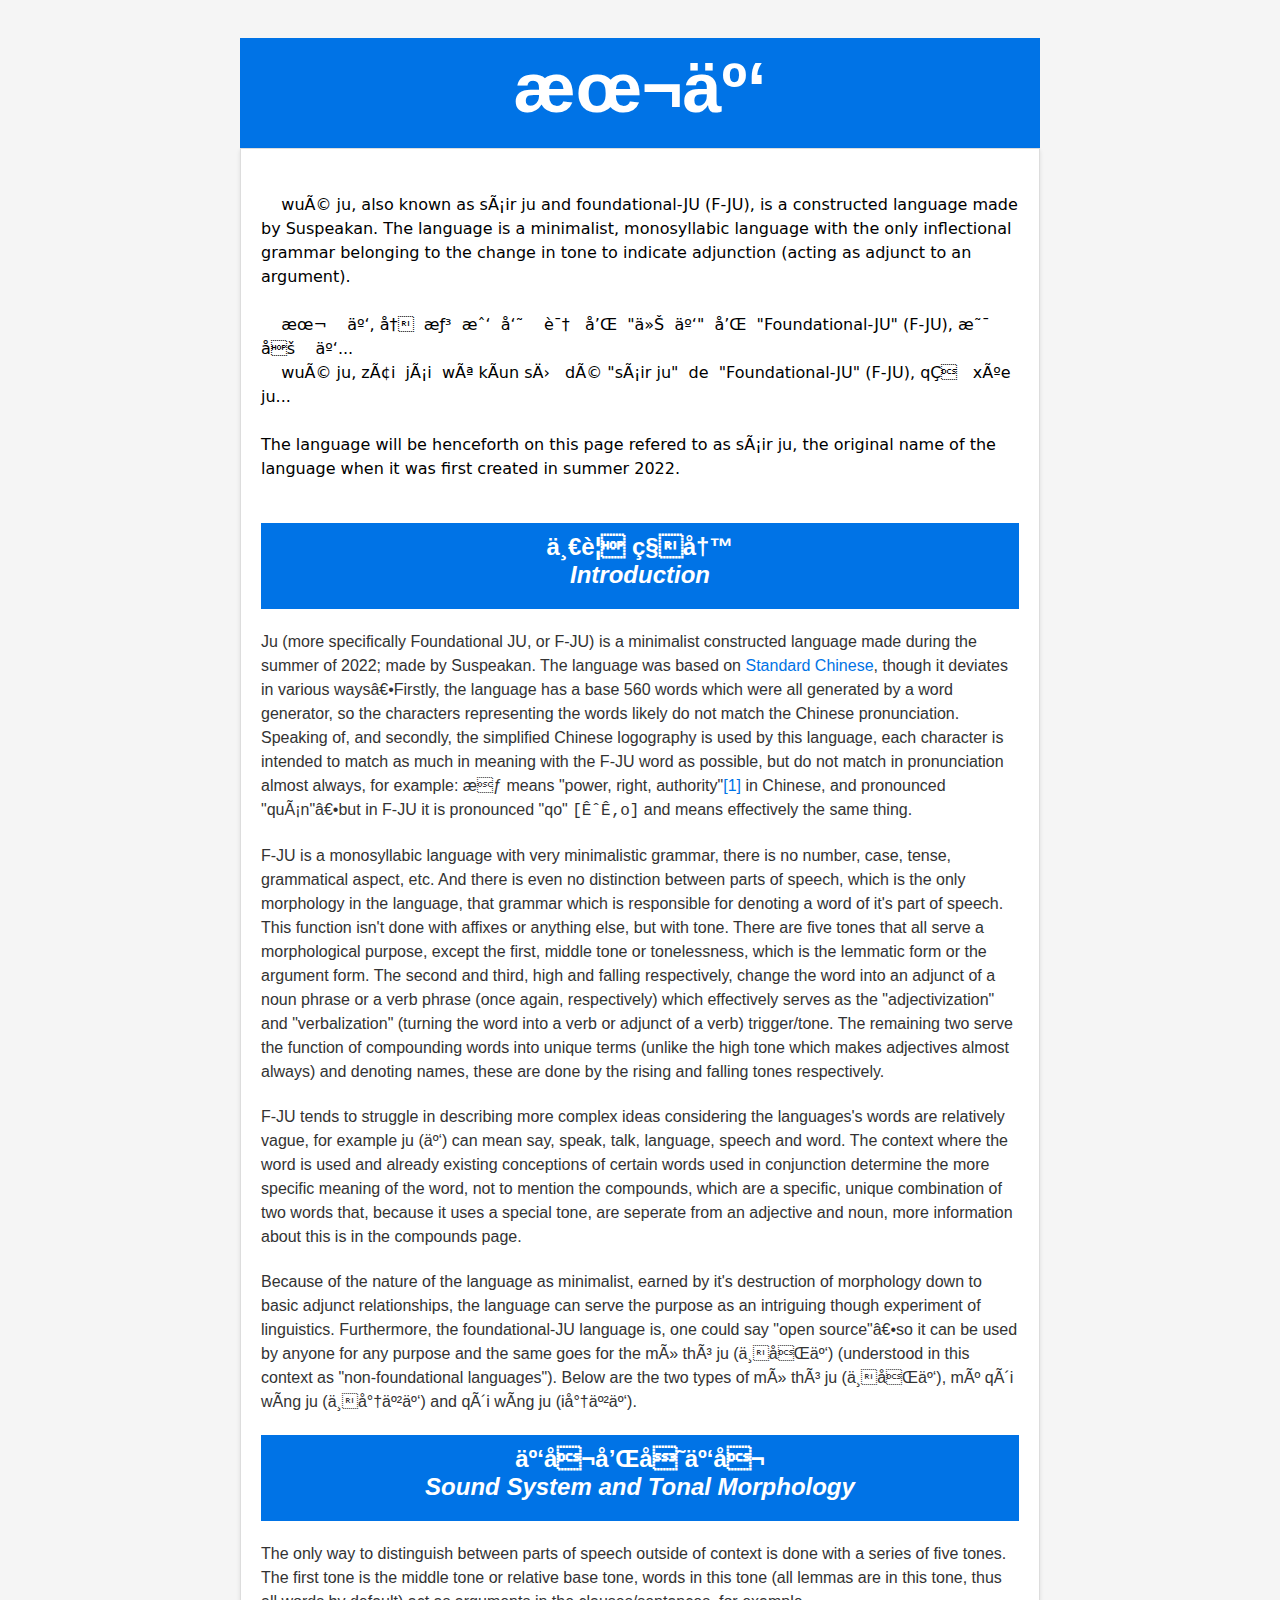
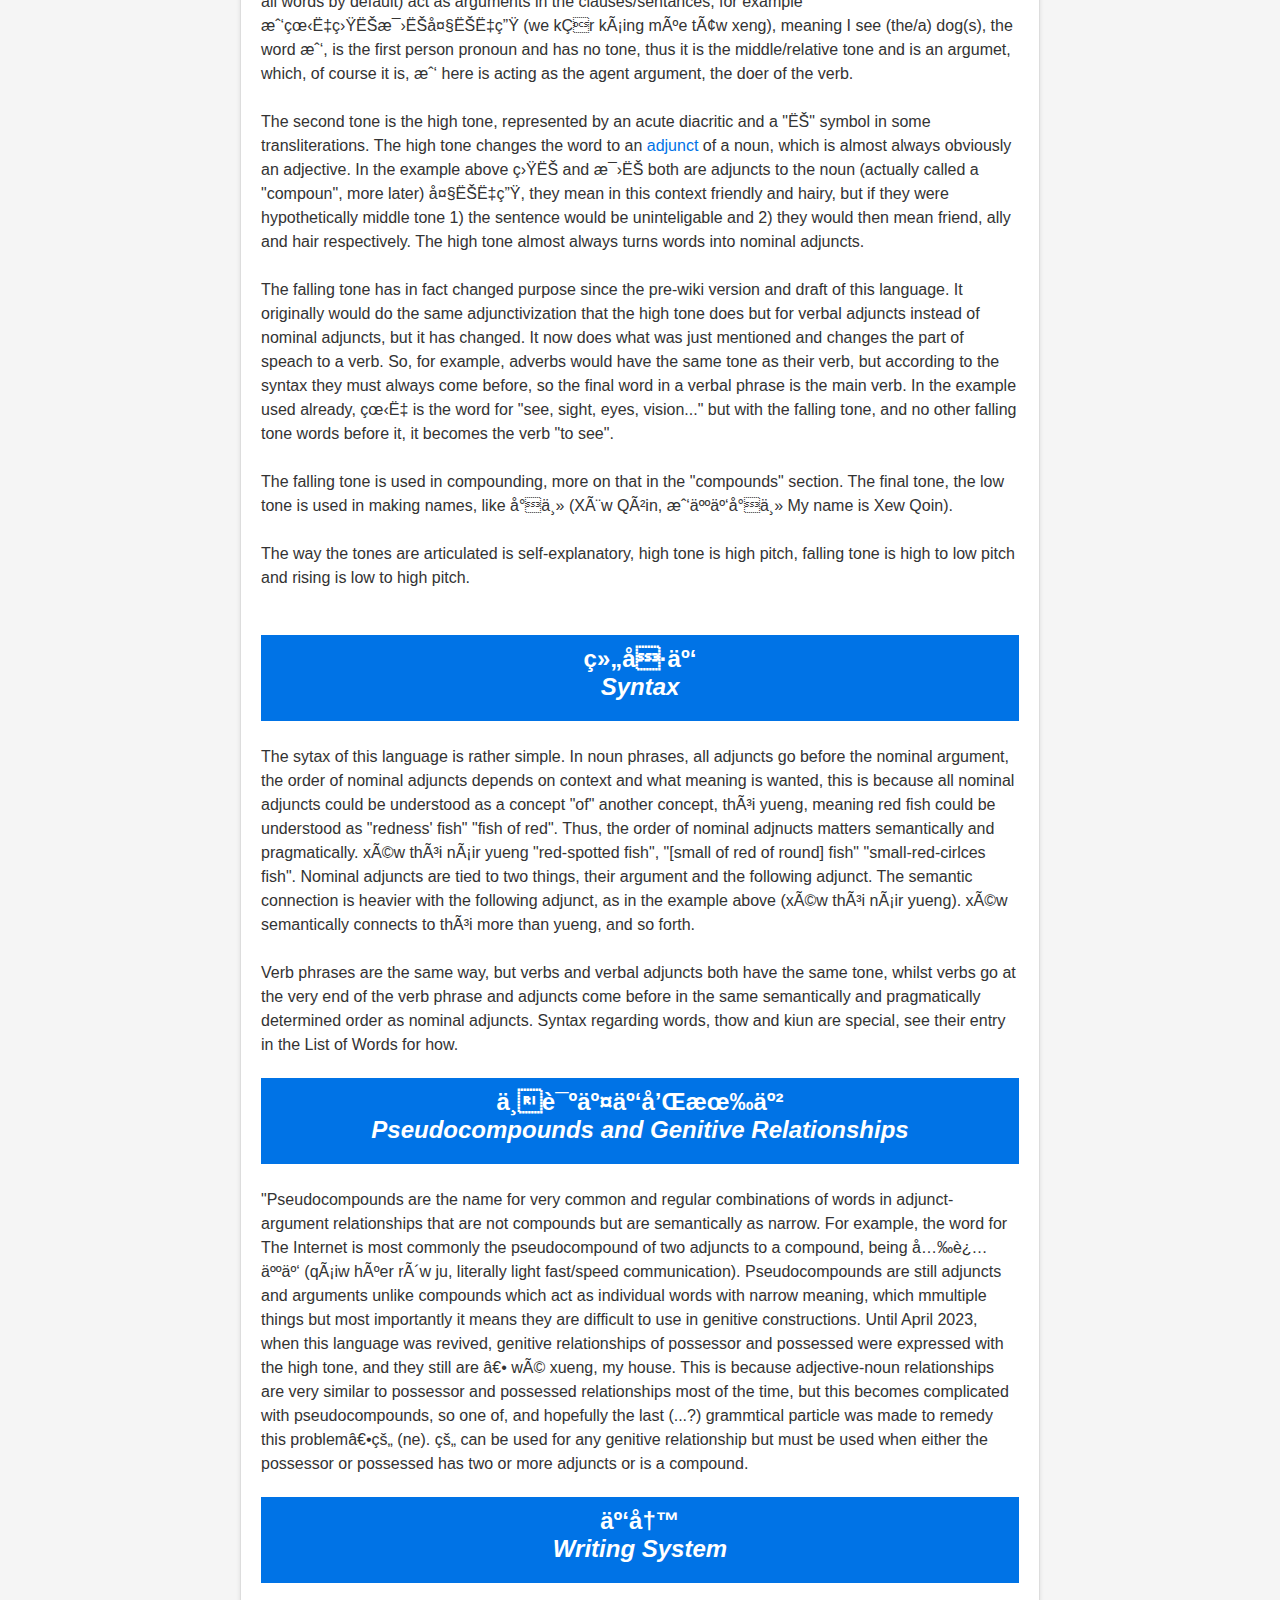
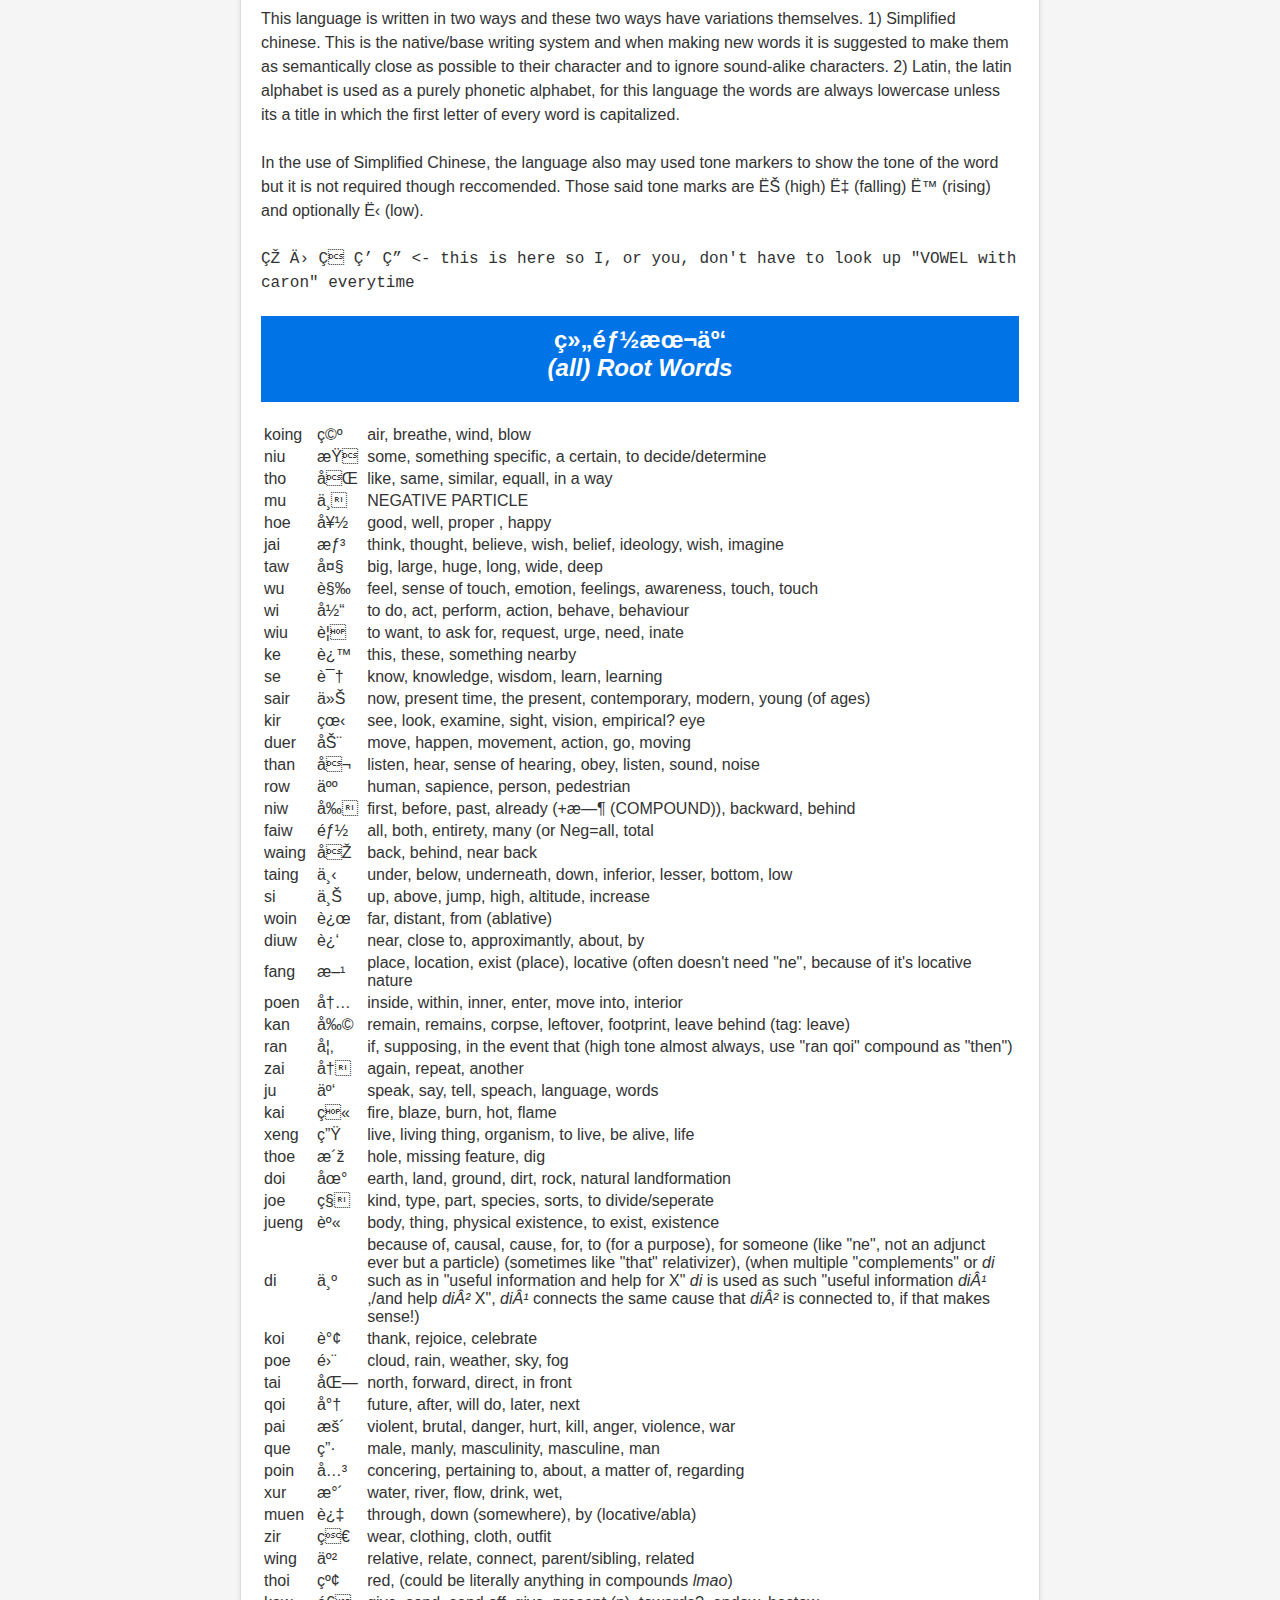
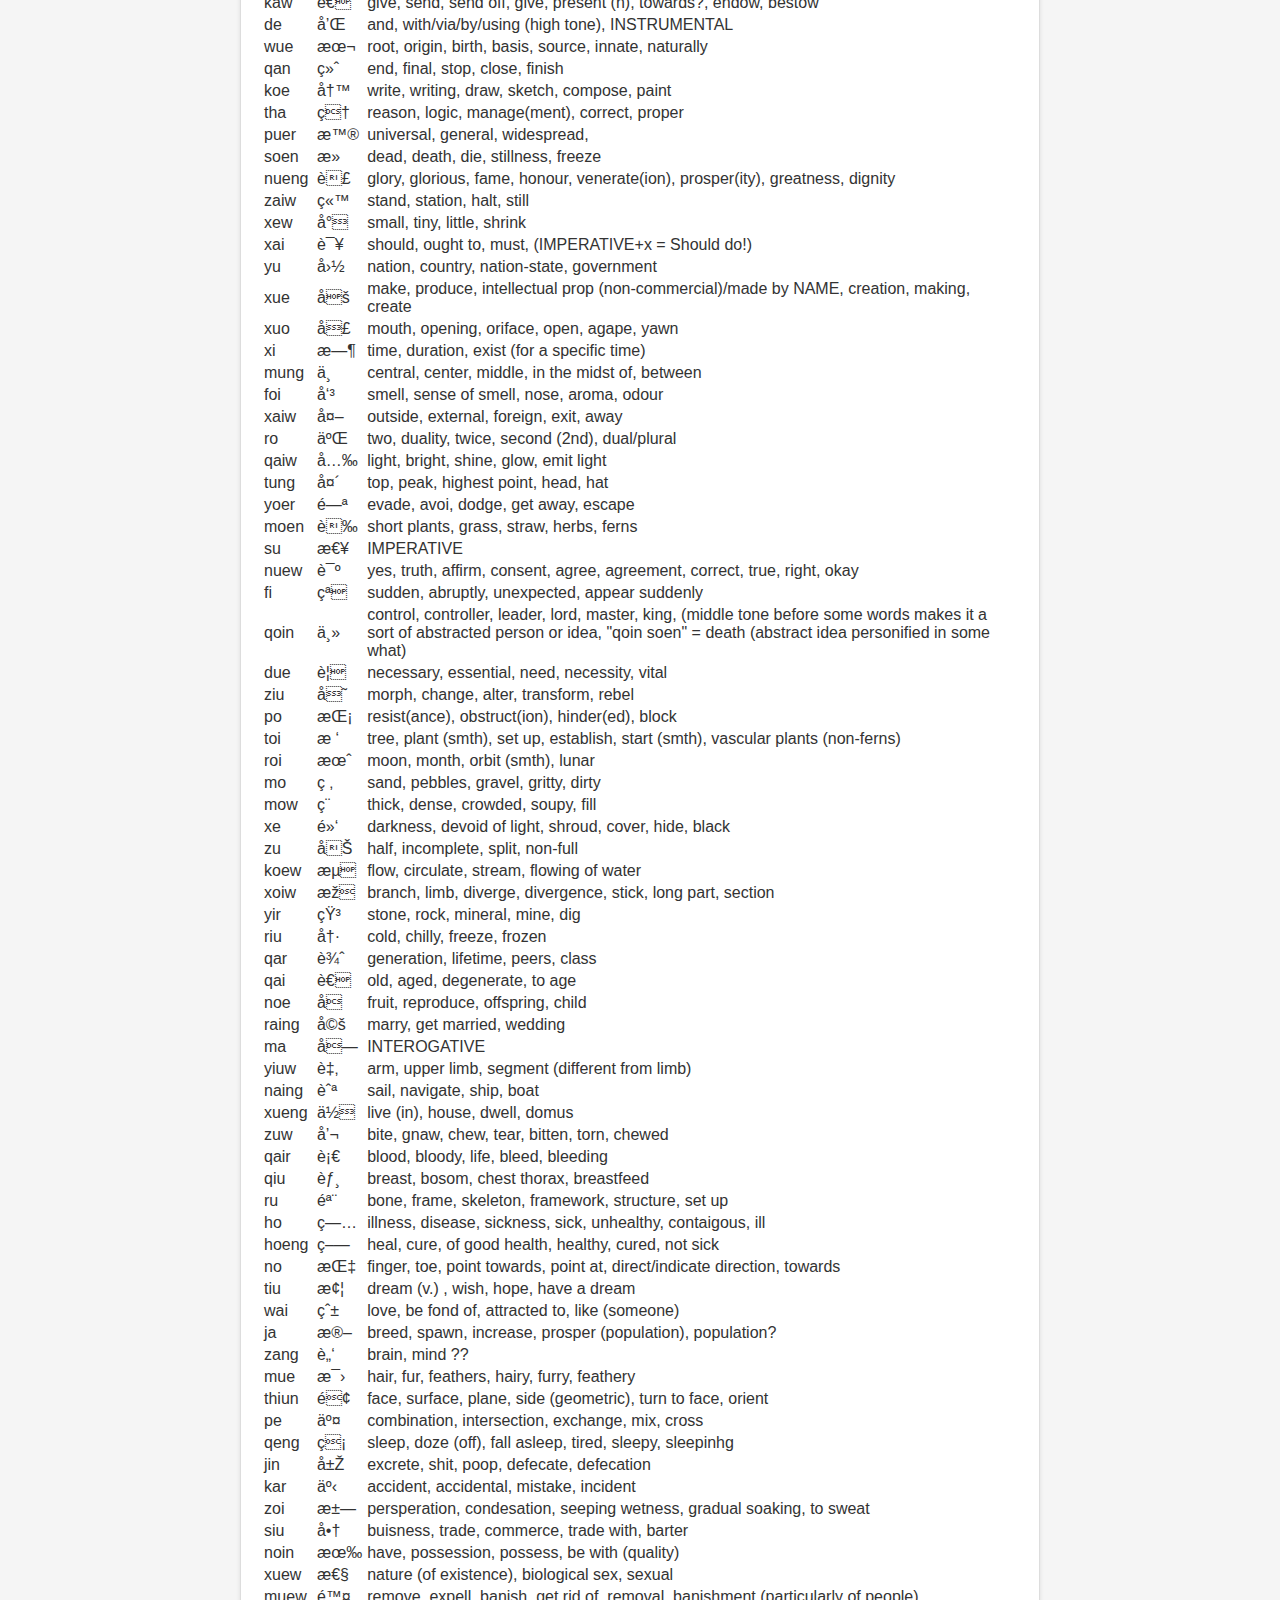
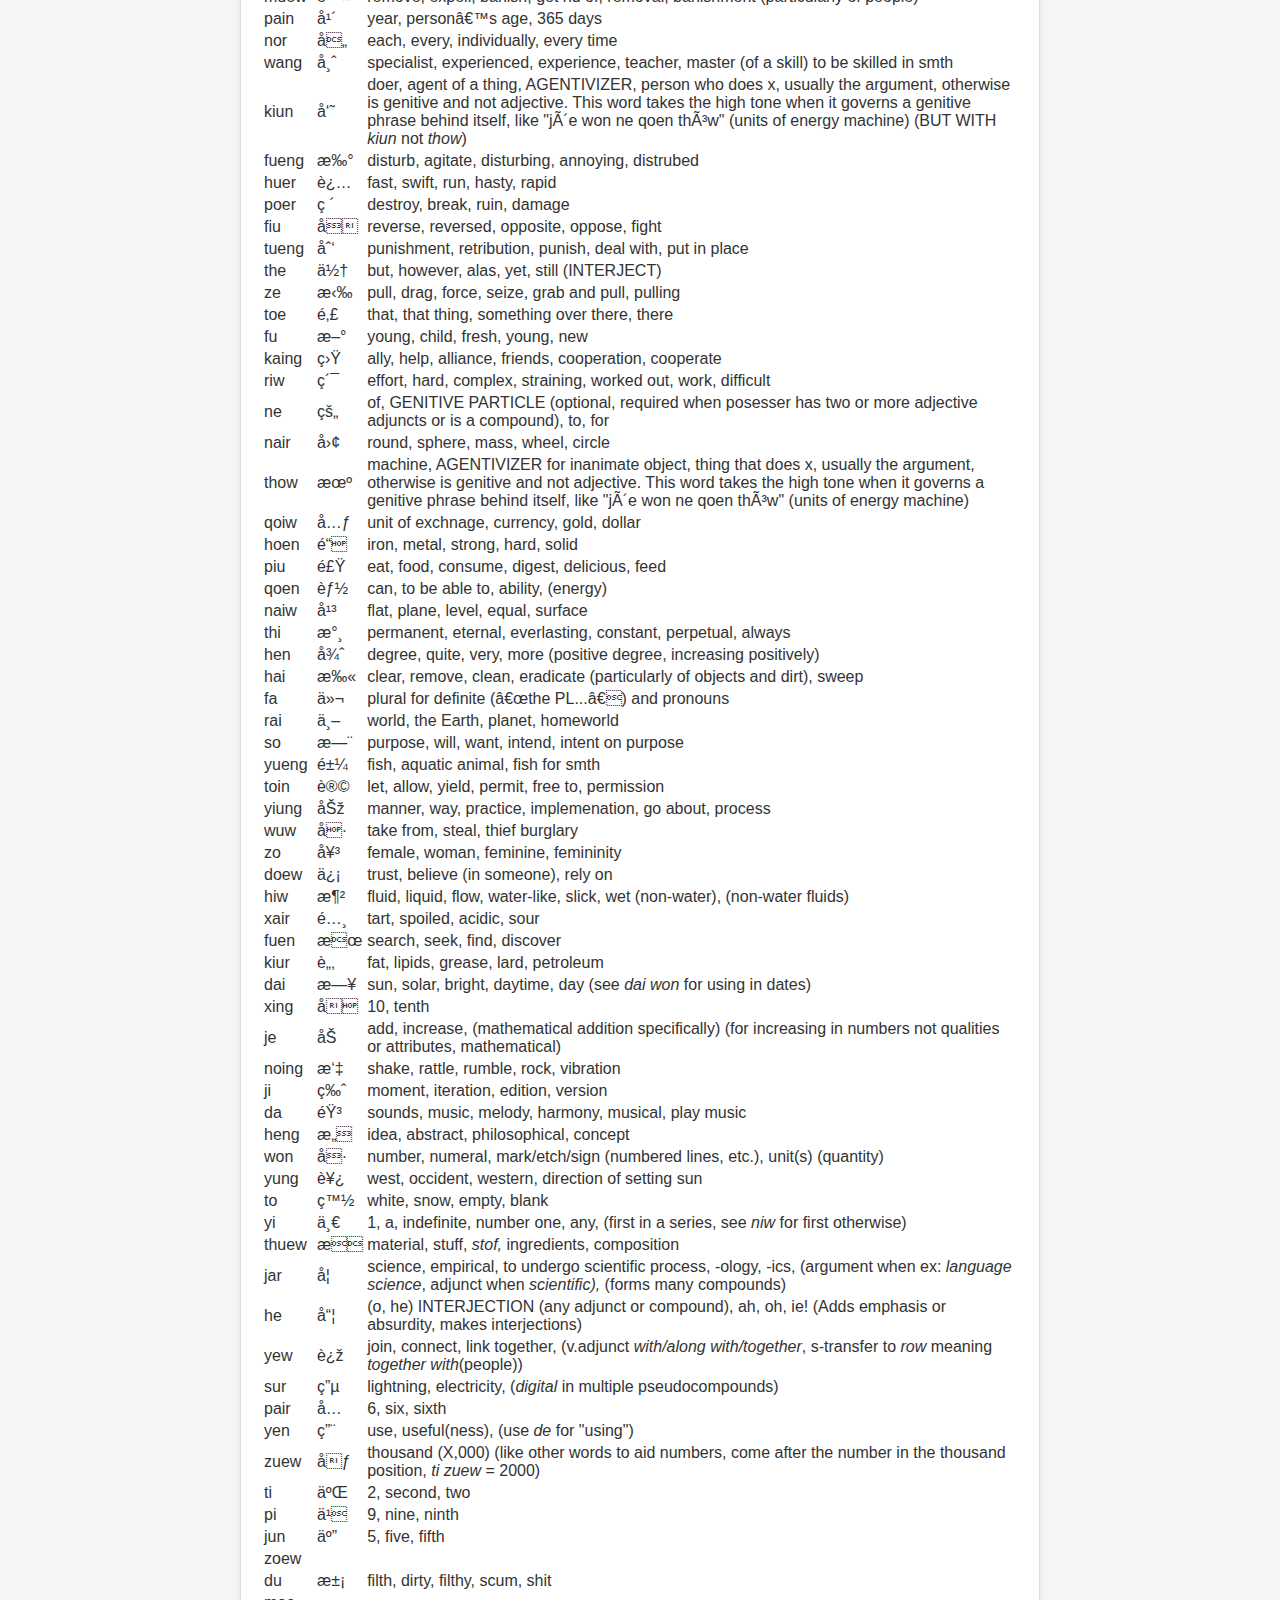
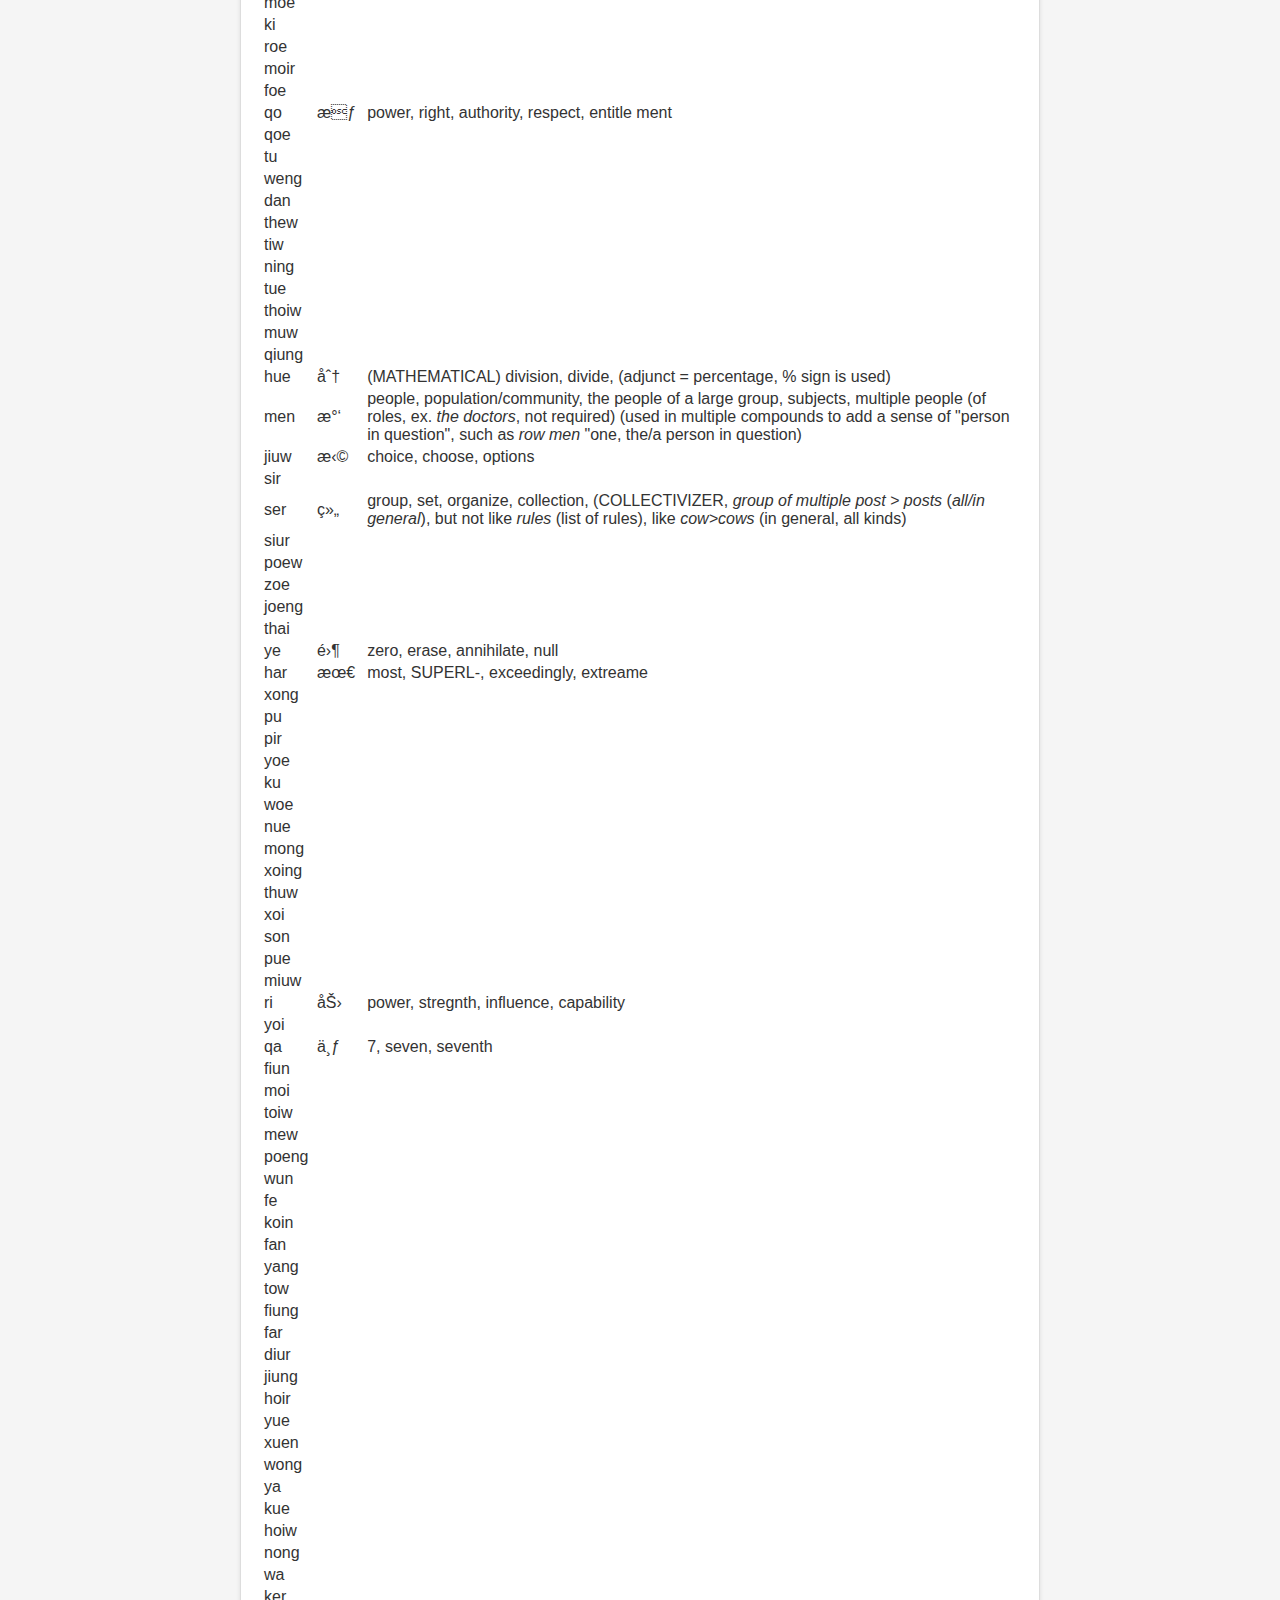
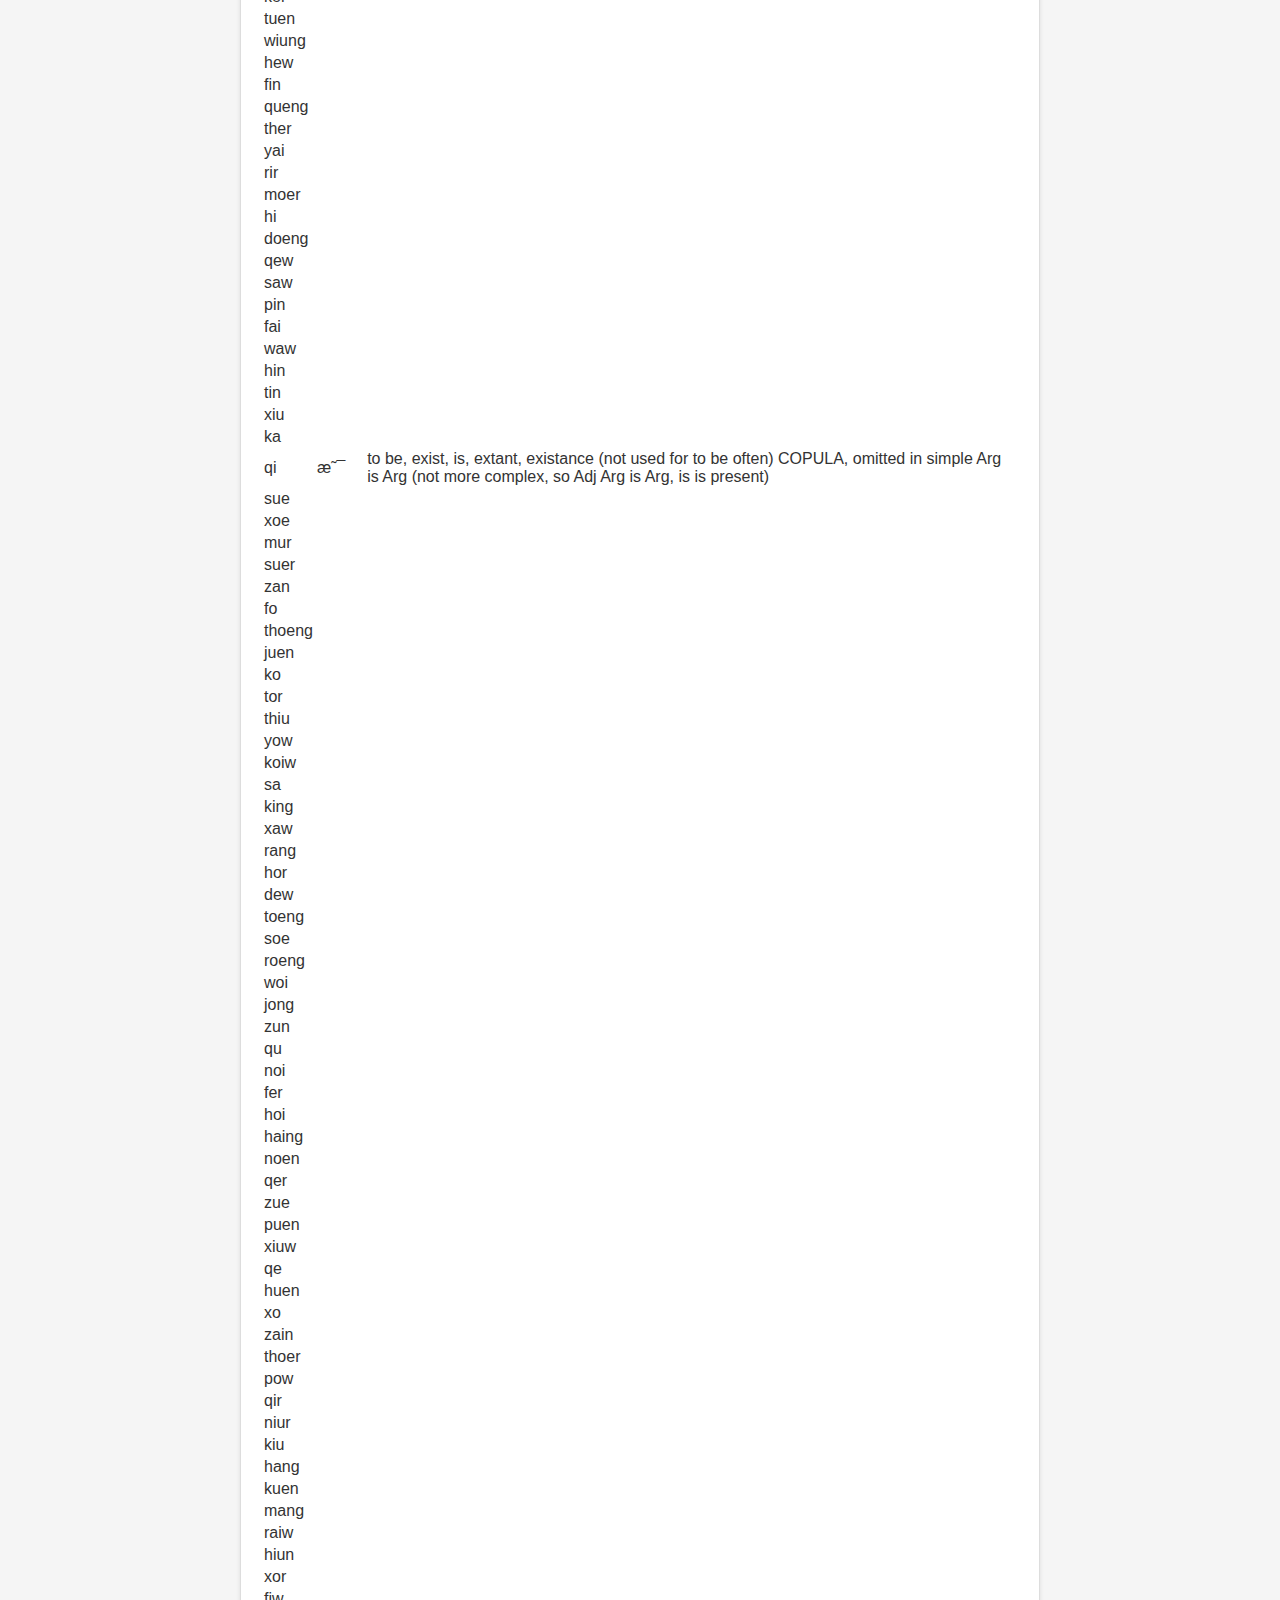
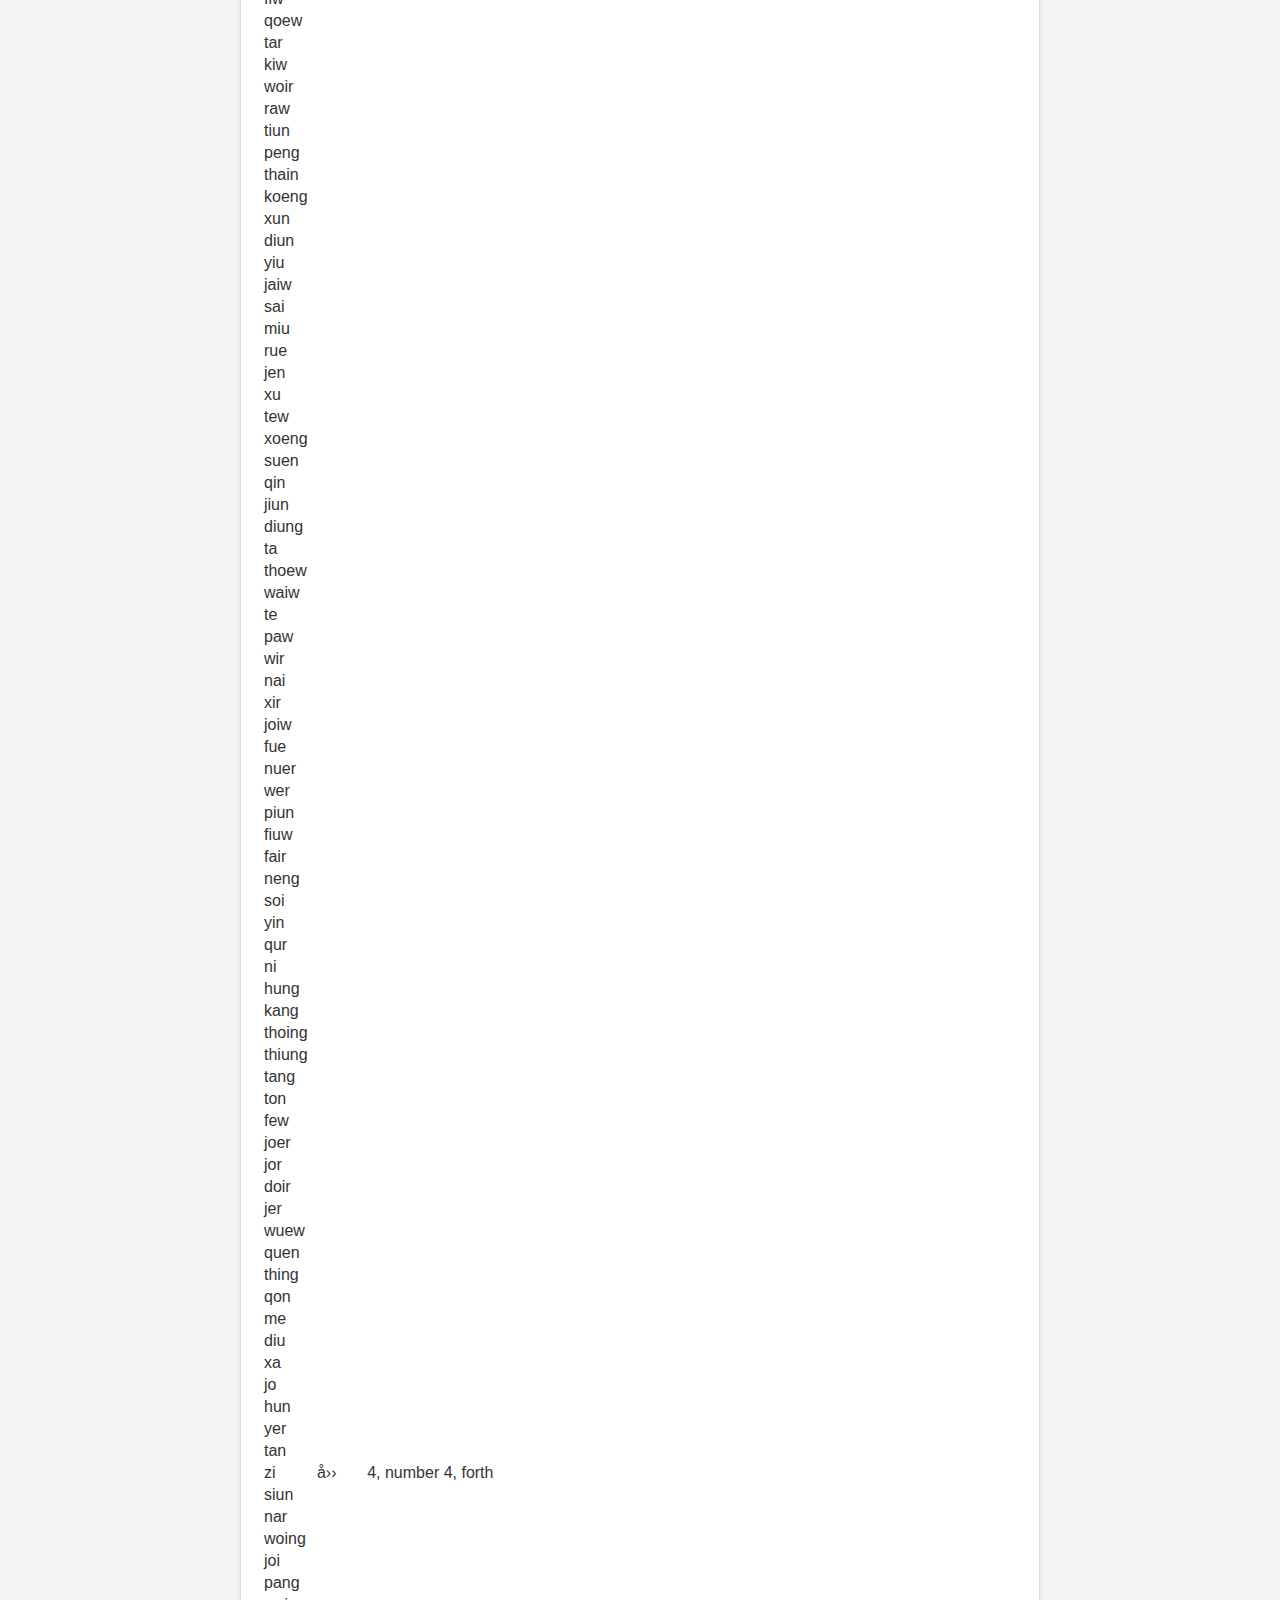
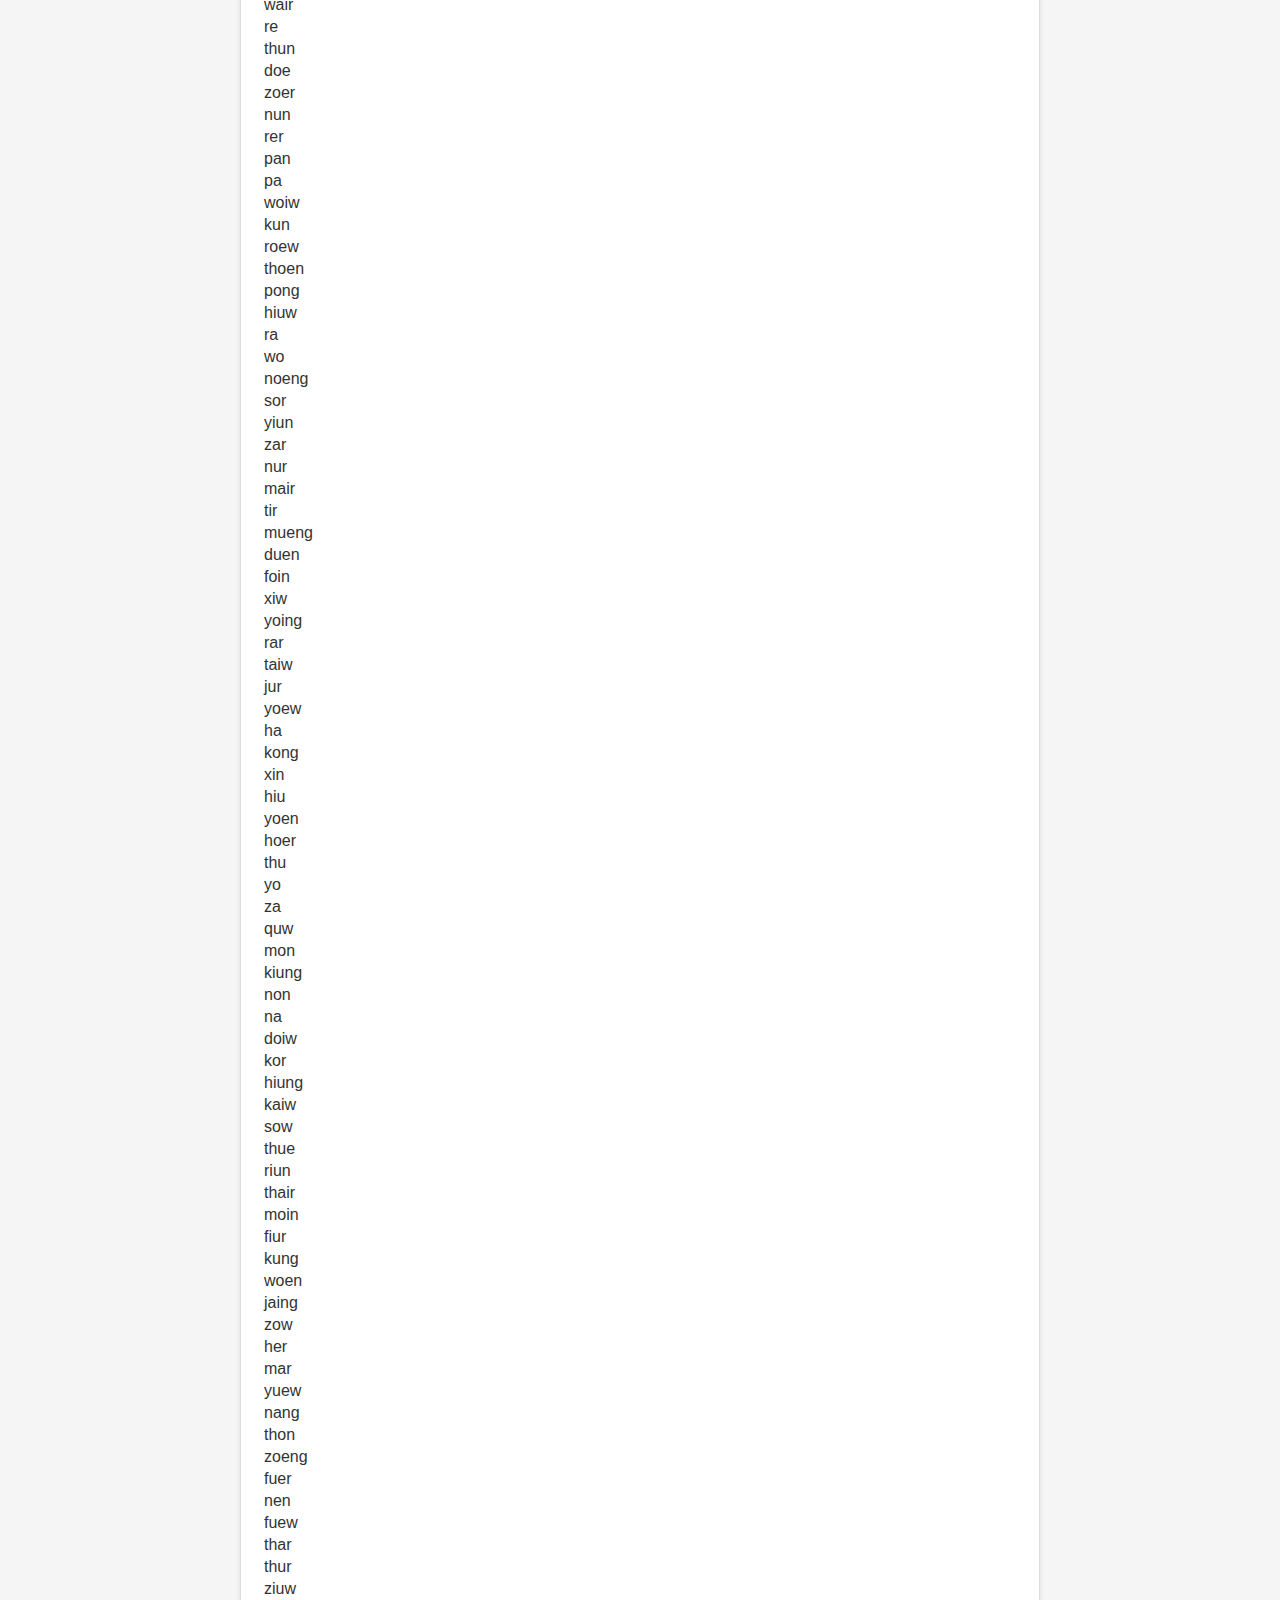
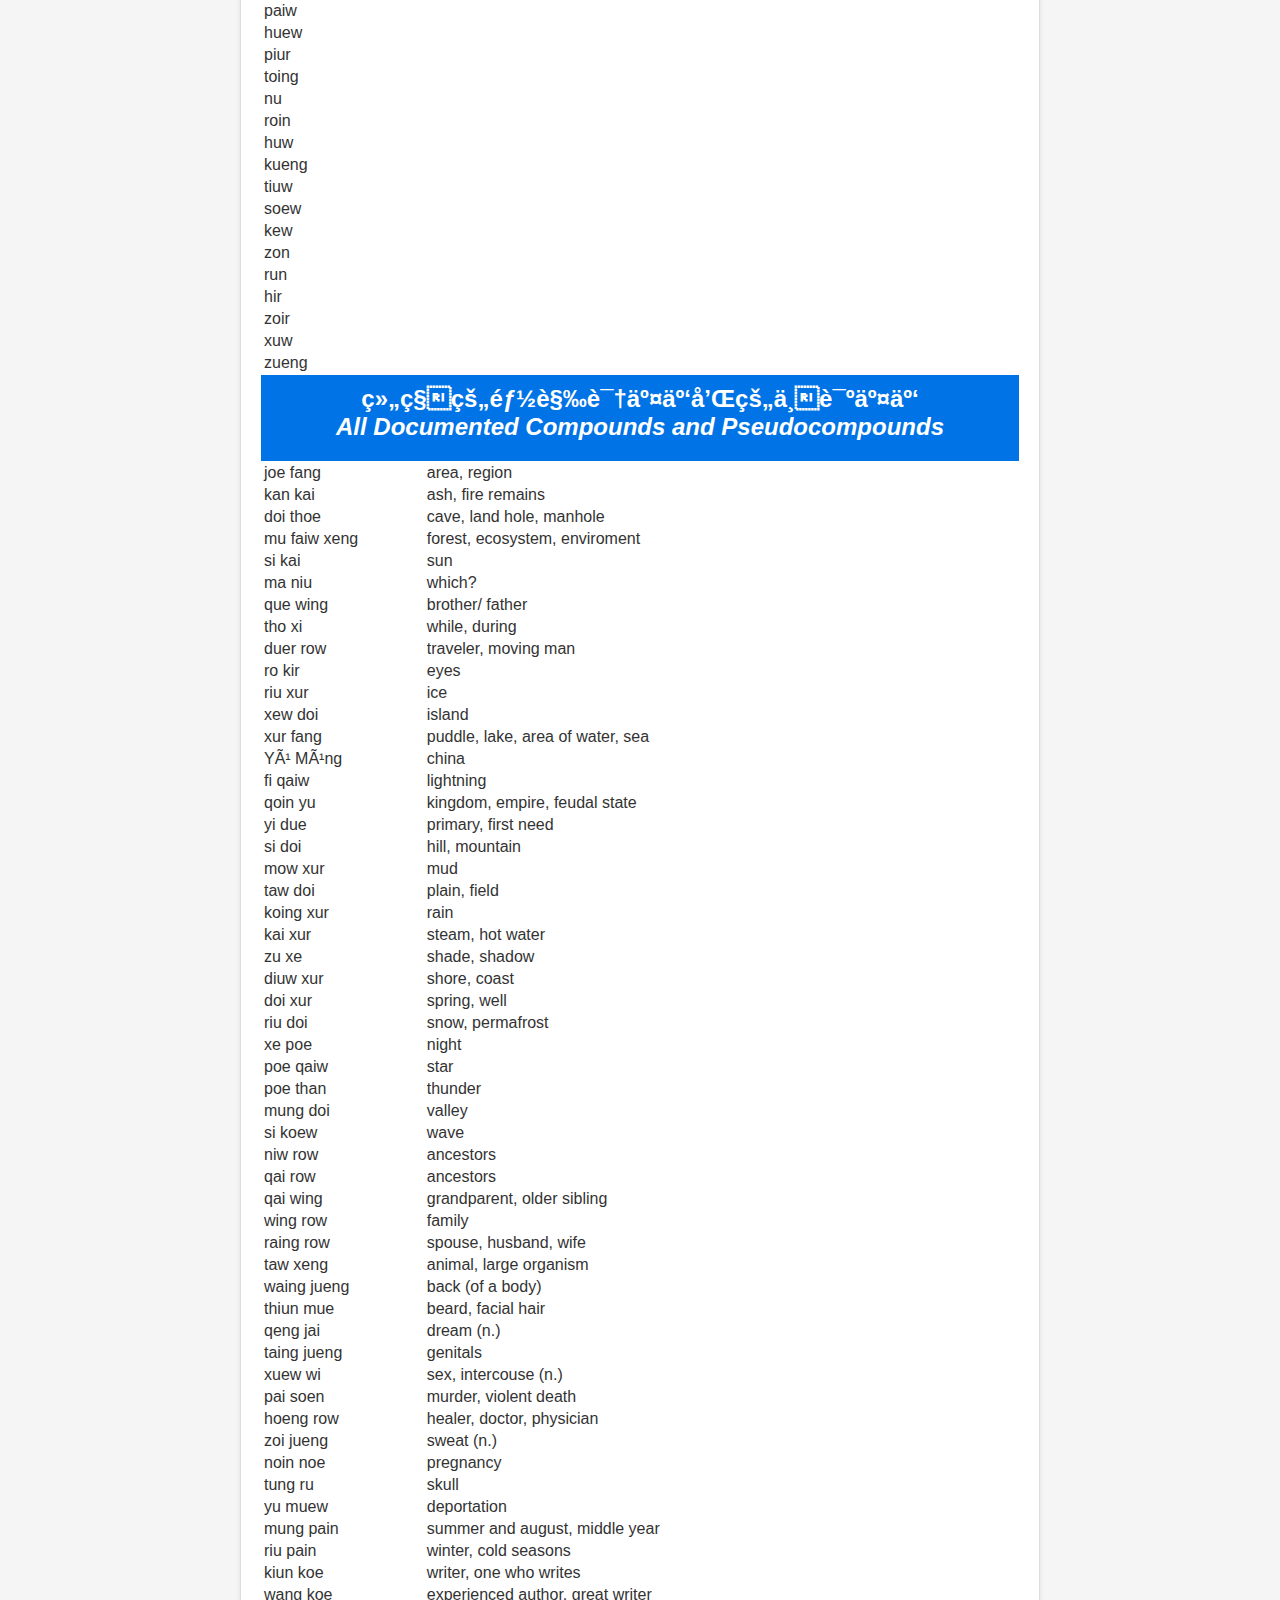
==== wueju.html @ 822f238b "Add files via upload" ====
<head>
    <style>
        /* Reset some default styles for consistency */
body, h1, h2, p {
  margin: 0;
  padding: 0;
}

/* Set a background color and text color */
body {
  background-color: #f5f5f5; /* Light gray background */
  color: #333; /* Dark gray text */
  font-family: Arial, sans-serif;
}

/* Create a container for your content */
.container {
  max-width: 800px; /* Adjust this as needed */
  margin: 0 auto;
  padding: 20px;
}

/* Style the header */
.header {
  text-align: center;
  background-color: #0073e6; /* Wikipedia blue */
  color: #fff; /* White text on blue background */
  padding: 10px;
}

/* Style the main content area */
.content {
  padding: 20px;
  background-color: #fff;
  border: 1px solid #ddd; /* Add a light gray border */
  box-shadow: 0 2px 4px rgba(0, 0, 0, 0.1); /* Add a subtle shadow */
}

/* Style headings and paragraphs */
h1, h2 {
  font-size: 24px;
  margin-bottom: 10px;
}

p {
  font-size: 16px;
  line-height: 1.5;
}

/* Style links */
a {
  color: #0073e6; /* Wikipedia blue for links */
  text-decoration: none;
}

a:hover {
  text-decoration: underline; /* Underline on hover */
}
.code {
    display: block;
    white-space: pre-wrap;
    color: black;
    font-family: system-ui, -apple-system, BlinkMacSystemFont, 'Segoe UI', Roboto, Oxygen, Ubuntu, Cantarell, 'Open Sans', 'Helvetica Neue', sans-serif;
}
gls {
    font-family: 'Courier New', Courier, monospace;
}

    </style>
</head>
<br>
<!DOCTYPE html>
<html lang="en">

<head>
  <meta charset="UTF-8">
  <meta name="viewport" content="width=device-width, initial-scale=1.0">
  <title>WÚE JU</title>
  <link rel="stylesheet" href="styles.css">
</head>

<body>




  <div class="container">
    <div class="header">
      <h1 style="font-size: 70px;">本云</h1>
    </div>
    <div class="content" style="font-size: large;">
        <div>
            <code class="code"><p>
    wué ju, also known as sáir ju and foundational-JU (F-JU), is a constructed language made by Suspeakan. The language is a minimalist, monosyllabic language with the only inflectional grammar belonging to the change in tone to indicate adjunction (acting as adjunct to an argument).

    本    云, 再  想  我  员    识   和  "今  云"  和  "Foundational-JU" (F-JU), 是  做    云...
    wué ju, zâi  jái  wê kíun sě   dé "sáir ju"  de  "Foundational-JU" (F-JU), qǐ   xúe  ju...

The language will be henceforth on this page refered to as sáir ju, the original name of the language when it was first created in summer 2022.</p>
            </code>
        </div>
        <div class="header">
            <h2>一要 种写<br><i>Introduction</i></h2>
        </div>
        <br>
        <div>
<p>Ju (more specifically Foundational JU, or F-JU) is a minimalist constructed language made during the summer of 2022; made by Suspeakan. The language was based on <a href="https://en.wikipedia.org/wiki/Standard_Chinese">Standard Chinese</a>, though it deviates in various ways―Firstly, the language has a base 560 words which were all generated by a word generator, so the characters representing the words likely do not match the Chinese pronunciation. Speaking of, and secondly, the simplified Chinese logography is used by this language, each character is intended to match as much in meaning with the F-JU word as possible, but do not match in pronunciation almost always, for example: 权 means "power, right, authority"<a href="https://www.mdbg.net/chinese/dictionary?page=worddict&wdrst=0&wdqb=%E6%9D%83">[1]</a> in Chinese, and pronounced "quán"―but in F-JU it is pronounced "qo" <gls>[ʈʂo]</gls> and means effectively the same thing. </p>
<br>
<p>F-JU is a monosyllabic language with very minimalistic grammar, there is no number, case, tense, grammatical aspect, etc. And there is even no distinction between parts of speech, which is the only morphology in the language, that grammar which is responsible for denoting a word of it's part of speech. This function isn't done with affixes or anything else, but with tone. There are five tones that all serve a morphological purpose, except the first, middle tone or tonelessness, which is the lemmatic form or the argument form. The second and third, high and falling respectively, change the word into an adjunct of a noun phrase or a verb phrase (once again, respectively) which effectively serves as the "adjectivization" and "verbalization" (turning the word into a verb or adjunct of a verb) trigger/tone. The remaining two serve the function of compounding words into unique terms (unlike the high tone which makes adjectives almost always) and denoting names, these are done by the rising and falling tones respectively.</p>
<br>
<p>F-JU tends to struggle in describing more complex ideas considering the languages's words are relatively vague, for example ju (云) can mean say, speak, talk, language, speech and word. The context where the word is used and already existing conceptions of certain words used in conjunction determine the more specific meaning of the word, not to mention the compounds, which are a specific, unique combination of two words that, because it uses a special tone, are seperate from an adjective and noun, more information about this is in the compounds page.</p>
<br>
<p>Because of the nature of the language as minimalist, earned by it's destruction of morphology down to basic adjunct relationships, the language can serve the purpose as an intriguing though experiment of linguistics. Furthermore, the foundational-JU language is, one could say "open source"―so it can be used by anyone for any purpose and the same goes for the mû thó ju (不同云) (understood in this context as "non-foundational languages"). Below are the two types of mû thó ju (不同云), mú qôi wíng ju (不将亲云) and qôi wíng ju (i将亲云).</p>
        </div><br>
        <div class="header">
            <h2>云听和变云听<br><i>Sound System and Tonal Morphology</i></h2>
        </div>
<div><br>
    <p>
        The only way to distinguish between parts of speech outside of context is done with a series of five tones. The first tone is the middle tone or relative base tone, words in this tone (all lemmas are in this tone, thus all words by default) act as arguments in the clauses/sentances, for example 我看ˇ盟ˊ毛ˊ大ˊˇ生 (we kǐr káing múe tâw xeng), meaning I see (the/a) dog(s), the word 我, is the first person pronoun and has no tone, thus it is the middle/relative tone and is an argumet, which, of course it is, 我 here is acting as the agent argument, the doer of the verb. <br><br>
The second tone is the high tone, represented by an acute diacritic and a "ˊ" symbol in some transliterations. The high tone changes the word to an <a href="https://en.wikipedia.org/wiki/Adjunct_(grammar)#Predicates_vs._adjuncts">adjunct</a> of a noun, which is almost always obviously an adjective. In the example above 盟ˊ and 毛ˊ both are adjuncts to the noun (actually called a "compoun", more later) 大ˊˇ生, they mean in this context friendly and hairy, but if they were hypothetically middle tone 1) the sentence would be uninteligable and 2) they would then mean friend, ally and hair respectively. The high tone almost always turns words into nominal adjuncts.
<br><br>
The falling tone has in fact changed purpose since the pre-wiki version and draft of this language. It originally would do the same adjunctivization that the high tone does but for verbal adjuncts instead of nominal adjuncts, but it has changed. It now does what was just mentioned and changes the part of speach to a verb. So, for example, adverbs would have the same tone as their verb, but according to the syntax they must always come before, so the final word in a verbal phrase is the main verb. In the example used already, 看ˇ is the word for "see, sight, eyes, vision..." but with the falling tone, and no other falling tone words before it, it becomes the verb "to see". <br><br>
The falling tone is used in compounding, more on that in the "compounds" section.
The final tone, the low tone is used in making names, like 小主 (Xèw Qòin, 我人云小主 My name is Xew Qoin). <br><br>
The way the tones are articulated is self-explanatory, high tone is high pitch, falling tone is high to low pitch and rising is low to high pitch.
<br><br>
    </p>
</div><br>
<div class="header">
    <h2>组号云<br><i>Syntax</i></h2>
</div>
<div>
    <p><br>
        The sytax of this language is rather simple. In noun phrases, all adjuncts go before the nominal argument, the order of nominal adjuncts depends on context and what meaning is wanted, this is because all nominal adjuncts could be understood as a concept "of" another concept, thói yueng, meaning red fish could be understood as "redness' fish" "fish of red". Thus, the order of nominal adjnucts matters semantically and pragmatically. xéw thói náir yueng "red-spotted fish", "[small of red of round] fish" "small-red-cirlces fish". Nominal adjuncts are tied to two things, their argument and the following adjunct. The semantic connection is heavier with the following adjunct, as in the example above (xéw thói náir yueng). xéw semantically connects to thói more than yueng, and so forth. <br><br>Verb phrases are the same way, but verbs and verbal adjuncts both have the same tone, whilst verbs go at the very end of the verb phrase and adjuncts come before in the same semantically and pragmatically determined order as nominal adjuncts. Syntax regarding words, thow and kiun are special, see their entry in the List of Words for how.
    </p><br>
</div>
<div class="header">
    <h2>不诺交云和有亲<br><i>Pseudocompounds and Genitive Relationships</i></h2>
</div>
<div>
    <p><br>
        "Pseudocompounds are the name for very common and regular combinations of words in adjunct-argument relationships that are not compounds but are semantically as narrow. For example, the word for The Internet is most commonly the pseudocompound of two adjuncts to a compound, being 光迅人云 (qáiw húer rôw ju, literally light fast/speed communication). Pseudocompounds are still adjuncts and arguments unlike compounds which act as individual words with narrow meaning, which mmultiple things but most importantly it means they are difficult to use in genitive constructions. Until April 2023, when this language was revived, genitive relationships of possessor and possessed were expressed with the high tone, and they still are ― wé xueng, my house. This is because adjective-noun relationships are very similar to possessor and possessed relationships most of the time, but this becomes complicated with pseudocompounds, so one of, and hopefully the last (...?) grammtical particle was made to remedy this problem―的 (ne). 的 can be used for any genitive relationship but must be used when either the possessor or possessed has two or more adjuncts or is a compound.
    </p><br>
</div>
<div class="header">
    <h1>云写<br><i>Writing System</i></h1>
</div>
<div>
    <p><br>
        This language is written in two ways and these two ways have variations themselves. 1) Simplified chinese. This is the native/base writing system and when making new words it is suggested to make them as semantically close as possible to their character and to ignore sound-alike characters. 2) Latin, the latin alphabet is used as a purely phonetic alphabet, for this language the words are always lowercase unless its a title in which the first letter of every word is capitalized. <br><br>
In the use of Simplified Chinese, the language also may used tone markers to show the tone of the word but it is not required though reccomended. Those said tone marks are ˊ (high) ˇ (falling) ˙ (rising) and optionally ˋ (low).

<br><br>
<gls>ǎ ě ǐ ǒ ǔ <- this is here so I, or you, don't have to look up "VOWEL with caron" everytime</gls>
    </p><br>
</div>




    <div class="header">
        <h1>组都本云<br><i>(all) Root Words</i></h1>
    </div>
<div><br>
    <table>
        <tbody><tr>
        <td>koing
        </td>
        <td>空
        </td>
        <td colspan="4">air, breathe, wind, blow
        </td></tr>
        <tr>
        <td>niu
        </td>
        <td>某
        </td>
        <td colspan="4">some, something specific, a certain, to decide/determine
        </td></tr>
        <tr>
        <td>tho
        </td>
        <td>同
        </td>
        <td colspan="4">like, same, similar, equall, in a way
        </td></tr>
        <tr>
        <td>mu
        </td>
        <td>不
        </td>
        <td colspan="4">NEGATIVE PARTICLE
        </td></tr>
        <tr>
        <td>hoe
        </td>
        <td>好
        </td>
        <td colspan="4">good, well, proper , happy
        </td></tr>
        <tr>
        <td>jai
        </td>
        <td>想
        </td>
        <td colspan="4">think, thought, believe, wish, belief, ideology, wish, imagine
        </td></tr>
        <tr>
        <td>taw
        </td>
        <td>大
        </td>
        <td colspan="4">big, large, huge, long, wide, deep
        </td></tr>
        <tr>
        <td>wu
        </td>
        <td>觉
        </td>
        <td colspan="4">feel, sense of touch, emotion, feelings, awareness, touch, touch
        </td></tr>
        <tr>
        <td>wi
        </td>
        <td>当
        </td>
        <td colspan="4">to do, act, perform, action, behave, behaviour
        </td></tr>
        <tr>
        <td>wiu
        </td>
        <td>要
        </td>
        <td colspan="4">to want, to ask for, request, urge, need, inate
        </td></tr>
        <tr>
        <td>ke
        </td>
        <td>这
        </td>
        <td colspan="4">this, these, something nearby
        </td></tr>
        <tr>
        <td>se
        </td>
        <td>识
        </td>
        <td colspan="4">know, knowledge, wisdom, learn, learning
        </td></tr>
        <tr>
        <td>sair
        </td>
        <td>今
        </td>
        <td colspan="4">now, present time, the present, contemporary, modern, young (of ages)
        </td></tr>
        <tr>
        <td>kir
        </td>
        <td>看
        </td>
        <td colspan="4">see, look, examine, sight, vision, empirical? eye
        </td></tr>
        <tr>
        <td>duer
        </td>
        <td>动
        </td>
        <td colspan="4">move, happen, movement, action, go, moving
        </td></tr>
        <tr>
        <td>than
        </td>
        <td>听
        </td>
        <td colspan="4">listen, hear, sense of hearing, obey, listen, sound, noise
        </td></tr>
        <tr>
        <td>row
        </td>
        <td>人
        </td>
        <td colspan="4">human, sapience, person, pedestrian
        </td></tr>
        <tr>
        <td>niw
        </td>
        <td>前
        </td>
        <td colspan="4">first, before, past, already (+时 (COMPOUND)), backward, behind
        </td></tr>
        <tr>
        <td>faiw
        </td>
        <td>都
        </td>
        <td colspan="4">all, both, entirety, many (or Neg=all, total
        </td></tr>
        <tr>
        <td>waing
        </td>
        <td>后
        </td>
        <td colspan="4">back, behind, near back
        </td></tr>
        <tr>
        <td>taing
        </td>
        <td>下
        </td>
        <td colspan="4">under, below, underneath, down, inferior, lesser, bottom, low
        </td></tr>
        <tr>
        <td>si
        </td>
        <td>上
        </td>
        <td colspan="4">up, above, jump, high, altitude, increase
        </td></tr>
        <tr>
        <td>woin
        </td>
        <td>远
        </td>
        <td colspan="4">far, distant, from (ablative)
        </td></tr>
        <tr>
        <td>diuw
        </td>
        <td>近
        </td>
        <td colspan="4">near, close to, approximantly, about, by
        </td></tr>
        <tr>
        <td>fang
        </td>
        <td>方
        </td>
        <td colspan="4">place, location, exist (place), locative (often doesn't need "ne", because of it's locative nature
        </td></tr>
        <tr>
        <td>poen
        </td>
        <td>内
        </td>
        <td colspan="4">inside, within, inner, enter, move into, interior
        </td></tr>
        <tr>
        <td>kan
        </td>
        <td>剩
        </td>
        <td colspan="4">remain, remains, corpse, leftover, footprint, leave behind (tag: leave)
        </td></tr>
        <tr>
        <td>ran
        </td>
        <td>如
        </td>
        <td colspan="4">if, supposing, in the event that (high tone almost always, use "ran qoi" compound as "then")
        </td></tr>
        <tr>
        <td>zai
        </td>
        <td>再
        </td>
        <td colspan="4">again, repeat, another
        </td></tr>
        <tr>
        <td>ju
        </td>
        <td>云
        </td>
        <td colspan="4">speak, say, tell, speach, language, words
        </td></tr>
        <tr>
        <td>kai
        </td>
        <td>火
        </td>
        <td colspan="4">fire, blaze, burn, hot, flame
        </td></tr>
        <tr>
        <td>xeng
        </td>
        <td>生
        </td>
        <td colspan="4">live, living thing, organism, to live, be alive, life
        </td></tr>
        <tr>
        <td>thoe
        </td>
        <td>洞
        </td>
        <td colspan="4">hole, missing feature, dig
        </td></tr>
        <tr>
        <td>doi
        </td>
        <td>地
        </td>
        <td colspan="4">earth, land, ground, dirt, rock, natural landformation
        </td></tr>
        <tr>
        <td>joe
        </td>
        <td>种
        </td>
        <td colspan="4">kind, type, part, species, sorts, to divide/seperate
        </td></tr>
        <tr>
        <td>jueng
        </td>
        <td>身
        </td>
        <td colspan="4">body, thing, physical existence, to exist, existence
        </td></tr>
        <tr>
        <td>di
        </td>
        <td>为
        </td>
        <td colspan="4">because of, causal, cause, for, to (for a purpose), for someone (like "ne", not an adjunct ever but a particle) (sometimes like "that" relativizer), (when multiple "complements" or <i>di</i> such as in "useful information and help for X" <i>di</i> is used as such "useful information <i>di¹</i> ,/and help <i>di²</i> X", <i>di¹</i> connects the same cause that <i>di²</i> is connected to, if that makes sense!)
        </td></tr>
        <tr>
        <td>koi
        </td>
        <td>谢
        </td>
        <td colspan="4">thank, rejoice, celebrate
        </td></tr>
        <tr>
        <td>poe
        </td>
        <td>雨
        </td>
        <td colspan="4">cloud, rain, weather, sky, fog
        </td></tr>
        <tr>
        <td>tai
        </td>
        <td>北
        </td>
        <td colspan="4">north, forward, direct, in front
        </td></tr>
        <tr>
        <td>qoi
        </td>
        <td>将
        </td>
        <td colspan="4">future, after, will do, later, next
        </td></tr>
        <tr>
        <td>pai
        </td>
        <td>暴
        </td>
        <td colspan="4">violent, brutal, danger, hurt, kill, anger, violence, war
        </td></tr>
        <tr>
        <td>que
        </td>
        <td>男
        </td>
        <td colspan="4">male, manly, masculinity, masculine, man
        </td></tr>
        <tr>
        <td>poin
        </td>
        <td>关
        </td>
        <td colspan="4">concering, pertaining to, about, a matter of, regarding
        </td></tr>
        <tr>
        <td>xur
        </td>
        <td>水
        </td>
        <td colspan="4">water, river, flow, drink, wet,
        </td></tr>
        <tr>
        <td>muen
        </td>
        <td>过
        </td>
        <td colspan="4">through, down (somewhere), by (locative/abla)
        </td></tr>
        <tr>
        <td>zir
        </td>
        <td>着
        </td>
        <td colspan="4">wear, clothing, cloth, outfit
        </td></tr>
        <tr>
        <td>wing
        </td>
        <td>亲
        </td>
        <td colspan="4">relative, relate, connect, parent/sibling, related
        </td></tr>
        <tr>
        <td>thoi
        </td>
        <td>红
        </td>
        <td colspan="4">red, (could be literally anything in compounds <i>lmao</i>)
        </td></tr>
        <tr>
        <td>kaw
        </td>
        <td>送
        </td>
        <td colspan="4">give, send, send off, give, present (n), towards?, endow, bestow
        </td></tr>
        <tr>
        <td>de
        </td>
        <td>和
        </td>
        <td colspan="4">and, with/via/by/using (high tone), INSTRUMENTAL
        </td></tr>
        <tr>
        <td>wue
        </td>
        <td>本
        </td>
        <td colspan="4">root, origin, birth, basis, source, innate, naturally
        </td></tr>
        <tr>
        <td>qan
        </td>
        <td>终
        </td>
        <td colspan="4">end, final, stop, close, finish
        </td></tr>
        <tr>
        <td>koe
        </td>
        <td>写
        </td>
        <td colspan="4">write, writing, draw, sketch, compose, paint
        </td></tr>
        <tr>
        <td>tha
        </td>
        <td>理
        </td>
        <td colspan="4">reason, logic, manage(ment), correct, proper
        </td></tr>
        <tr>
        <td>puer
        </td>
        <td>普
        </td>
        <td colspan="4">universal, general, widespread,
        </td></tr>
        <tr>
        <td>soen
        </td>
        <td>死
        </td>
        <td colspan="4">dead, death, die, stillness, freeze
        </td></tr>
        <tr>
        <td>nueng
        </td>
        <td>荣
        </td>
        <td colspan="4">glory, glorious, fame, honour, venerate(ion), prosper(ity), greatness, dignity
        </td></tr>
        <tr>
        <td>zaiw
        </td>
        <td>站
        </td>
        <td colspan="4">stand, station, halt, still
        </td></tr>
        <tr>
        <td>xew
        </td>
        <td>小
        </td>
        <td colspan="4">small, tiny, little, shrink
        </td></tr>
        <tr>
        <td>xai
        </td>
        <td>该
        </td>
        <td colspan="4">should, ought to, must, (IMPERATIVE+x = Should do!)
        </td></tr>
        <tr>
        <td>yu
        </td>
        <td>国
        </td>
        <td colspan="4">nation, country, nation-state, government
        </td></tr>
        <tr>
        <td>xue
        </td>
        <td>做
        </td>
        <td colspan="4">make, produce, intellectual prop (non-commercial)/made by NAME, creation, making, create
        </td></tr>
        <tr>
        <td>xuo
        </td>
        <td>口
        </td>
        <td colspan="4">mouth, opening, oriface, open, agape, yawn
        </td></tr>
        <tr>
        <td>xi
        </td>
        <td>时
        </td>
        <td colspan="4">time, duration, exist (for a specific time)
        </td></tr>
        <tr>
        <td>mung
        </td>
        <td>中
        </td>
        <td colspan="4">central, center, middle, in the midst of, between
        </td></tr>
        <tr>
        <td>foi
        </td>
        <td>味
        </td>
        <td colspan="4">smell, sense of smell, nose, aroma, odour
        </td></tr>
        <tr>
        <td>xaiw
        </td>
        <td>外
        </td>
        <td colspan="4">outside, external, foreign, exit, away
        </td></tr>
        <tr>
        <td>ro
        </td>
        <td>二
        </td>
        <td colspan="4">two, duality, twice, second (2nd), dual/plural
        </td></tr>
        <tr>
        <td>qaiw
        </td>
        <td>光
        </td>
        <td colspan="4">light, bright, shine, glow, emit light
        </td></tr>
        <tr>
        <td>tung
        </td>
        <td>头
        </td>
        <td colspan="4">top, peak, highest point, head, hat
        </td></tr>
        <tr>
        <td>yoer
        </td>
        <td>闪
        </td>
        <td colspan="4">evade, avoi, dodge, get away, escape
        </td></tr>
        <tr>
        <td>moen
        </td>
        <td>草
        </td>
        <td colspan="4">short plants, grass, straw, herbs, ferns
        </td></tr>
        <tr>
        <td>su
        </td>
        <td>急
        </td>
        <td colspan="4">IMPERATIVE
        </td></tr>
        <tr>
        <td>nuew
        </td>
        <td>诺
        </td>
        <td colspan="4">yes, truth, affirm, consent, agree, agreement, correct, true, right, okay
        </td></tr>
        <tr>
        <td>fi
        </td>
        <td>突
        </td>
        <td colspan="4">sudden, abruptly, unexpected, appear suddenly
        </td></tr>
        <tr>
        <td>qoin
        </td>
        <td>主
        </td>
        <td colspan="4">control, controller, leader, lord, master, king, (middle tone before some words makes it a sort of abstracted person or idea, "qoin soen" = death (abstract idea personified in some what)
        </td></tr>
        <tr>
        <td>due
        </td>
        <td>要
        </td>
        <td colspan="4">necessary, essential, need, necessity, vital
        </td></tr>
        <tr>
        <td>ziu
        </td>
        <td>变
        </td>
        <td colspan="4">morph, change, alter, transform, rebel
        </td></tr>
        <tr>
        <td>po
        </td>
        <td>挡
        </td>
        <td colspan="4">resist(ance), obstruct(ion), hinder(ed), block
        </td></tr>
        <tr>
        <td>toi
        </td>
        <td>树
        </td>
        <td colspan="4">tree, plant (smth), set up, establish, start (smth), vascular plants (non-ferns)
        </td></tr>
        <tr>
        <td>roi
        </td>
        <td>月
        </td>
        <td colspan="4">moon, month, orbit (smth), lunar
        </td></tr>
        <tr>
        <td>mo
        </td>
        <td>砂
        </td>
        <td colspan="4">sand, pebbles, gravel, gritty, dirty
        </td></tr>
        <tr>
        <td>mow
        </td>
        <td>稠
        </td>
        <td colspan="4">thick, dense, crowded, soupy, fill
        </td></tr>
        <tr>
        <td>xe
        </td>
        <td>黑
        </td>
        <td colspan="4">darkness, devoid of light, shroud, cover, hide, black
        </td></tr>
        <tr>
        <td>zu
        </td>
        <td>半
        </td>
        <td colspan="4">half, incomplete, split, non-full
        </td></tr>
        <tr>
        <td>koew
        </td>
        <td>流
        </td>
        <td colspan="4">flow, circulate, stream, flowing of water
        </td></tr>
        <tr>
        <td>xoiw
        </td>
        <td>枝
        </td>
        <td colspan="4">branch, limb, diverge, divergence, stick, long part, section
        </td></tr>
        <tr>
        <td>yir
        </td>
        <td>石
        </td>
        <td colspan="4">stone, rock, mineral, mine, dig
        </td></tr>
        <tr>
        <td>riu
        </td>
        <td>冷
        </td>
        <td colspan="4">cold, chilly, freeze, frozen
        </td></tr>
        <tr>
        <td>qar
        </td>
        <td>辈
        </td>
        <td colspan="4">generation, lifetime, peers, class
        </td></tr>
        <tr>
        <td>qai
        </td>
        <td>老
        </td>
        <td colspan="4">old, aged, degenerate, to age
        </td></tr>
        <tr>
        <td>noe
        </td>
        <td>子
        </td>
        <td colspan="4">fruit, reproduce, offspring, child
        </td></tr>
        <tr>
        <td>raing
        </td>
        <td>婚
        </td>
        <td colspan="4">marry, get married, wedding
        </td></tr>
        <tr>
        <td>ma
        </td>
        <td>吗
        </td>
        <td colspan="4">INTEROGATIVE
        </td></tr>
        <tr>
        <td>yiuw
        </td>
        <td>臂
        </td>
        <td colspan="4">arm, upper limb, segment (different from limb)
        </td></tr>
        <tr>
        <td>naing
        </td>
        <td>航
        </td>
        <td>sail, navigate, ship, boat
        </td></tr>
        <tr>
        <td>xueng
        </td>
        <td>住
        </td>
        <td>live (in), house, dwell, domus
        </td></tr>
        <tr>
        <td>zuw
        </td>
        <td>咬
        </td>
        <td>bite, gnaw, chew, tear, bitten, torn, chewed
        </td></tr>
        <tr>
        <td>qair
        </td>
        <td>血
        </td>
        <td>blood, bloody, life, bleed, bleeding
        </td></tr>
        <tr>
        <td>qiu
        </td>
        <td>胸
        </td>
        <td>breast, bosom, chest thorax, breastfeed
        </td></tr>
        <tr>
        <td>ru
        </td>
        <td>骨
        </td>
        <td>bone, frame, skeleton, framework, structure, set up
        </td></tr>
        <tr>
        <td>ho
        </td>
        <td>病
        </td>
        <td>illness, disease, sickness, sick, unhealthy, contaigous, ill
        </td></tr>
        <tr>
        <td>hoeng
        </td>
        <td>疗
        </td>
        <td>heal, cure, of good health, healthy, cured, not sick
        </td></tr>
        <tr>
        <td>no
        </td>
        <td>指
        </td>
        <td>finger, toe, point towards, point at, direct/indicate direction, towards
        </td></tr>
        <tr>
        <td>tiu
        </td>
        <td>梦
        </td>
        <td>dream (v.) , wish, hope, have a dream
        </td></tr>
        <tr>
        <td>wai
        </td>
        <td>爱
        </td>
        <td>love, be fond of, attracted to, like (someone)
        </td></tr>
        <tr>
        <td>ja
        </td>
        <td>殖
        </td>
        <td>breed, spawn, increase, prosper (population), population?
        </td></tr>
        <tr>
        <td>zang
        </td>
        <td>脑
        </td>
        <td>brain, mind&#160;??
        </td></tr>
        <tr>
        <td>mue
        </td>
        <td>毛
        </td>
        <td>hair, fur, feathers, hairy, furry, feathery
        </td></tr>
        <tr>
        <td>thiun
        </td>
        <td>面
        </td>
        <td>face, surface, plane, side (geometric), turn to face, orient
        </td></tr>
        <tr>
        <td>pe
        </td>
        <td>交
        </td>
        <td>combination, intersection, exchange, mix, cross
        </td></tr>
        <tr>
        <td>qeng
        </td>
        <td>睡
        </td>
        <td>sleep, doze (off), fall asleep, tired, sleepy, sleepinhg
        </td></tr>
        <tr>
        <td>jin
        </td>
        <td>屎
        </td>
        <td>excrete, shit, poop, defecate, defecation
        </td></tr>
        <tr>
        <td>kar
        </td>
        <td>事
        </td>
        <td>accident, accidental, mistake, incident
        </td></tr>
        <tr>
        <td>zoi
        </td>
        <td>汗
        </td>
        <td>persperation, condesation, seeping wetness, gradual soaking, to sweat
        </td></tr>
        <tr>
        <td>siu
        </td>
        <td>商
        </td>
        <td>buisness, trade, commerce, trade with, barter
        </td></tr>
        <tr>
        <td>noin
        </td>
        <td>有
        </td>
        <td>have, possession, possess, be with (quality)
        </td></tr>
        <tr>
        <td>xuew
        </td>
        <td>性
        </td>
        <td>nature (of existence), biological sex, sexual
        </td></tr>
        <tr>
        <td>muew
        </td>
        <td>除
        </td>
        <td>remove, expell, banish, get rid of, removal, banishment (particularly of people)
        </td></tr>
        <tr>
        <td>pain
        </td>
        <td>年
        </td>
        <td>year, person’s age, 365 days
        </td></tr>
        <tr>
        <td>nor
        </td>
        <td>各
        </td>
        <td>each, every, individually, every time
        </td></tr>
        <tr>
        <td>wang
        </td>
        <td>师
        </td>
        <td>specialist, experienced, experience, teacher, master (of a skill) to be skilled in smth
        </td></tr>
        <tr>
        <td>kiun
        </td>
        <td>员
        </td>
        <td>doer, agent of a thing, AGENTIVIZER, person who does x, usually the argument, otherwise is genitive and not adjective. This word takes the high tone when it governs a genitive phrase behind itself, like "jôe won ne qoen thów" (units of energy machine) (BUT WITH <i>kiun</i> not <i>thow</i>)
        </td></tr>
        <tr>
        <td>fueng
        </td>
        <td>扰
        </td>
        <td>disturb, agitate, disturbing, annoying, distrubed
        </td></tr>
        <tr>
        <td>huer
        </td>
        <td>迅
        </td>
        <td>fast, swift, run, hasty, rapid
        </td></tr>
        <tr>
        <td>poer
        </td>
        <td>破
        </td>
        <td>destroy, break, ruin, damage
        </td></tr>
        <tr>
        <td>fiu
        </td>
        <td>反
        </td>
        <td>reverse, reversed, opposite, oppose, fight
        </td></tr>
        <tr>
        <td>tueng
        </td>
        <td>刑
        </td>
        <td>punishment, retribution, punish, deal with, put in place
        </td></tr>
        <tr>
        <td>the
        </td>
        <td>但
        </td>
        <td>but, however, alas, yet, still (INTERJECT)
        </td></tr>
        <tr>
        <td>ze
        </td>
        <td>拉
        </td>
        <td>pull, drag, force, seize, grab and pull, pulling
        </td></tr>
        <tr>
        <td>toe
        </td>
        <td>那
        </td>
        <td>that, that thing, something over there, there
        </td></tr>
        <tr>
        <td>fu
        </td>
        <td>新
        </td>
        <td>young, child, fresh, young, new
        </td></tr>
        <tr>
        <td>kaing
        </td>
        <td>盟
        </td>
        <td>ally, help, alliance, friends, cooperation, cooperate
        </td></tr>
        <tr>
        <td>riw
        </td>
        <td>累
        </td>
        <td>effort, hard, complex, straining, worked out, work, difficult
        </td></tr>
        <tr>
        <td>ne
        </td>
        <td>的
        </td>
        <td>of, GENITIVE PARTICLE (optional, required when posesser has two or more adjective adjuncts or is a compound), to, for
        </td></tr>
        <tr>
        <td>nair
        </td>
        <td>团
        </td>
        <td>round, sphere, mass, wheel, circle
        </td></tr>
        <tr>
        <td>thow
        </td>
        <td>机
        </td>
        <td>machine, AGENTIVIZER for inanimate object, thing that does x, usually the argument, otherwise is genitive and not adjective. This word takes the high tone when it governs a genitive phrase behind itself, like "jôe won ne qoen thów" (units of energy machine)
        </td></tr>
        <tr>
        <td>qoiw
        </td>
        <td>元
        </td>
        <td>unit of exchnage, currency, gold, dollar
        </td></tr>
        <tr>
        <td>hoen
        </td>
        <td>铁
        </td>
        <td>iron, metal, strong, hard, solid
        </td></tr>
        <tr>
        <td>piu
        </td>
        <td>食
        </td>
        <td>eat, food, consume, digest, delicious, feed
        </td></tr>
        <tr>
        <td>qoen
        </td>
        <td>能
        </td>
        <td>can, to be able to, ability, (energy)
        </td></tr>
        <tr>
        <td>naiw
        </td>
        <td>平
        </td>
        <td>flat, plane, level, equal, surface
        </td></tr>
        <tr>
        <td>thi
        </td>
        <td>永
        </td>
        <td>permanent, eternal, everlasting, constant, perpetual, always
        </td></tr>
        <tr>
        <td>hen
        </td>
        <td>很
        </td>
        <td>degree, quite, very, more (positive degree, increasing positively)
        </td></tr>
        <tr>
        <td>hai
        </td>
        <td>扫
        </td>
        <td>clear, remove, clean, eradicate (particularly of objects and dirt), sweep
        </td></tr>
        <tr>
        <td>fa
        </td>
        <td>们
        </td>
        <td>plural for definite (“the PL...”) and pronouns
        </td></tr>
        <tr>
        <td>rai
        </td>
        <td>世
        </td>
        <td>world, the Earth, planet, homeworld
        </td></tr>
        <tr>
        <td>so
        </td>
        <td>旨
        </td>
        <td>purpose, will, want, intend, intent on purpose
        </td></tr>
        <tr>
        <td>yueng
        </td>
        <td>鱼
        </td>
        <td>fish, aquatic animal, fish for smth
        </td></tr>
        <tr>
        <td>toin
        </td>
        <td>让
        </td>
        <td>let, allow, yield, permit, free to, permission
        </td></tr>
        <tr>
        <td>yiung
        </td>
        <td>办
        </td>
        <td>manner, way, practice, implemenation, go about, process
        </td></tr>
        <tr>
        <td>wuw
        </td>
        <td>偷
        </td>
        <td>take from, steal, thief burglary
        </td></tr>
        <tr>
        <td>zo
        </td>
        <td>女
        </td>
        <td>female, woman, feminine, femininity
        </td></tr>
        <tr>
        <td>doew
        </td>
        <td>信
        </td>
        <td>trust, believe (in someone), rely on
        </td></tr>
        <tr>
        <td>hiw
        </td>
        <td>液
        </td>
        <td>fluid, liquid, flow, water-like, slick, wet (non-water), (non-water fluids)
        </td></tr>
        <tr>
        <td>xair
        </td>
        <td>酸
        </td>
        <td>tart, spoiled, acidic, sour
        </td></tr>
        <tr>
        <td>fuen
        </td>
        <td>搜
        </td>
        <td>search, seek, find, discover
        </td></tr>
        <tr>
        <td>kiur
        </td>
        <td>脂
        </td>
        <td>fat, lipids, grease, lard, petroleum
        </td></tr>
        <tr>
        <td>dai
        </td>
        <td>日
        </td>
        <td>sun, solar, bright, daytime, day (see <i>dai won</i> for using in dates)
        </td></tr>
        <tr>
        <td>xing
        </td>
        <td>十
        </td>
        <td>10, tenth
        </td></tr>
        <tr>
        <td>je
        </td>
        <td>加
        </td>
        <td>add, increase, (mathematical addition specifically) (for increasing in numbers not qualities or attributes, mathematical)
        </td></tr>
        <tr>
        <td>noing
        </td>
        <td>摇
        </td>
        <td>shake, rattle, rumble, rock, vibration
        </td></tr>
        <tr>
        <td>ji
        </td>
        <td>版
        </td>
        <td>moment, iteration, edition, version
        </td></tr>
        <tr>
        <td>da
        </td>
        <td>音
        </td>
        <td>sounds, music, melody, harmony, musical, play music
        </td></tr>
        <tr>
        <td>heng
        </td>
        <td>意
        </td>
        <td>idea, abstract, philosophical, concept
        </td></tr>
        <tr>
        <td>won
        </td>
        <td>号
        </td>
        <td>number, numeral, mark/etch/sign (numbered lines, etc.), unit(s) (quantity)
        </td></tr>
        <tr>
        <td>yung
        </td>
        <td>西
        </td>
        <td>west, occident, western, direction of setting sun
        </td></tr>
        <tr>
        <td>to
        </td>
        <td>白
        </td>
        <td>white, snow, empty, blank
        </td></tr>
        <tr>
        <td>yi
        </td>
        <td>一
        </td>
        <td>1, a, indefinite, number one, any, (first in a series, see <i>niw</i> for first otherwise)
        </td></tr>
        <tr>
        <td>thuew
        </td>
        <td>材
        </td>
        <td>material, stuff, <i>stof,</i> ingredients, composition
        </td></tr>
        <tr>
        <td>jar
        </td>
        <td>学
        </td>
        <td>science, empirical, to undergo scientific process, -ology, -ics, (argument when ex: <i>language science</i>, adjunct when <i>scientific),</i> (forms many compounds)
        </td></tr>
        <tr>
        <td>he
        </td>
        <td>哦
        </td>
        <td>(o, he) INTERJECTION (any adjunct or compound), ah, oh, ie! (Adds emphasis or absurdity, makes interjections)
        </td></tr>
        <tr>
        <td>yew
        </td>
        <td>连
        </td>
        <td>join, connect, link together, (v.adjunct <i>with/along with/together</i>, s-transfer to <i>row</i> meaning <i>together with</i>(people))
        </td></tr>
        <tr>
        <td>sur
        </td>
        <td>电
        </td>
        <td>lightning, electricity, (<i>digital</i> in multiple pseudocompounds)
        </td></tr>
        <tr>
        <td>pair
        </td>
        <td>六
        </td>
        <td>6, six, sixth
        </td></tr>
        <tr>
        <td>yen
        </td>
        <td>用
        </td>
        <td>use, useful(ness), (use <i>de</i> for "using")
        </td></tr>
        <tr>
        <td>zuew
        </td>
        <td>千
        </td>
        <td>thousand (X,000) (like other words to aid numbers, come after the number in the thousand position, <i>ti zuew</i> = 2000)
        </td></tr>
        <tr>
        <td>ti
        </td>
        <td>二
        </td>
        <td>2, second, two
        </td></tr>
        <tr>
        <td>pi
        </td>
        <td>九
        </td>
        <td>9, nine, ninth
        </td></tr>
        <tr>
        <td>jun
        </td>
        <td>五
        </td>
        <td>5, five, fifth
        </td></tr>
        <tr>
        <td>zoew
        </td>
        <td>
        </td>
        <td>
        </td></tr>
        <tr>
        <td>du
        </td>
        <td>污
        </td>
        <td>filth, dirty, filthy, scum, shit
        </td></tr>
        <tr>
        <td>moe
        </td>
        <td>
        </td>
        <td>
        </td></tr>
        <tr>
        <td>ki
        </td>
        <td>
        </td>
        <td>
        </td></tr>
        <tr>
        <td>roe
        </td>
        <td>
        </td>
        <td>
        </td></tr>
        <tr>
        <td>moir
        </td>
        <td>
        </td>
        <td>
        </td></tr>
        <tr>
        <td>foe
        </td>
        <td>
        </td>
        <td>
        </td></tr>
        <tr>
        <td>qo
        </td>
        <td>权
        </td>
        <td>power, right, authority, respect, entitle ment
        </td></tr>
        <tr>
        <td>qoe
        </td>
        <td>
        </td>
        <td>
        </td></tr>
        <tr>
        <td>tu
        </td>
        <td>
        </td>
        <td>
        </td></tr>
        <tr>
        <td>weng
        </td>
        <td>
        </td>
        <td>
        </td></tr>
        <tr>
        <td>dan
        </td>
        <td>
        </td>
        <td>
        </td></tr>
        <tr>
        <td>thew
        </td>
        <td>
        </td>
        <td>
        </td></tr>
        <tr>
        <td>tiw
        </td>
        <td>
        </td>
        <td>
        </td></tr>
        <tr>
        <td>ning
        </td>
        <td>
        </td>
        <td>
        </td></tr>
        <tr>
        <td>tue
        </td>
        <td>
        </td>
        <td>
        </td></tr>
        <tr>
        <td>thoiw
        </td>
        <td>
        </td>
        <td>
        </td></tr>
        <tr>
        <td>muw
        </td>
        <td>
        </td>
        <td>
        </td></tr>
        <tr>
        <td>qiung
        </td>
        <td>
        </td>
        <td>
        </td></tr>
        <tr>
        <td>hue
        </td>
        <td>分
        </td>
        <td>(MATHEMATICAL) division, divide, (adjunct = percentage,&#160;% sign is used)
        </td></tr>
        <tr>
        <td>men
        </td>
        <td>民
        </td>
        <td>people, population/community, the people of a large group, subjects, multiple people (of roles, ex. <i>the doctors</i>, not required) (used in multiple compounds to add a sense of "person in question", such as <i>row men</i> "one, the/a person in question)
        </td></tr>
        <tr>
        <td>jiuw
        </td>
        <td>择
        </td>
        <td>choice, choose, options
        </td></tr>
        <tr>
        <td>sir
        </td>
        <td>
        </td>
        <td>
        </td></tr>
        <tr>
        <td>ser
        </td>
        <td>组
        </td>
        <td>group, set, organize, collection, (COLLECTIVIZER, <i>group of multiple post &gt; posts</i> (<i>all/in general</i>), but not like <i>rules</i> (list of rules), like <i>cow&gt;cows</i> (in general, all kinds)
        </td></tr>
        <tr>
        <td>siur
        </td>
        <td>
        </td>
        <td>
        </td></tr>
        <tr>
        <td>poew
        </td>
        <td>
        </td>
        <td>
        </td></tr>
        <tr>
        <td>zoe
        </td>
        <td>
        </td>
        <td>
        </td></tr>
        <tr>
        <td>joeng
        </td>
        <td>
        </td>
        <td>
        </td></tr>
        <tr>
        <td>thai
        </td>
        <td>
        </td>
        <td>
        </td></tr>
        <tr>
        <td>ye
        </td>
        <td>零
        </td>
        <td>zero, erase, annihilate, null
        </td></tr>
        <tr>
        <td>har
        </td>
        <td>最
        </td>
        <td>most, SUPERL-, exceedingly, extreame
        </td></tr>
        <tr>
        <td>xong
        </td>
        <td>
        </td>
        <td>
        </td></tr>
        <tr>
        <td>pu
        </td>
        <td>
        </td>
        <td>
        </td></tr>
        <tr>
        <td>pir
        </td>
        <td>
        </td>
        <td>
        </td></tr>
        <tr>
        <td>yoe
        </td>
        <td>
        </td>
        <td>
        </td></tr>
        <tr>
        <td>ku
        </td>
        <td>
        </td>
        <td>
        </td></tr>
        <tr>
        <td>woe
        </td>
        <td>
        </td>
        <td>
        </td></tr>
        <tr>
        <td>nue
        </td>
        <td>
        </td>
        <td>
        </td></tr>
        <tr>
        <td>mong
        </td>
        <td>
        </td>
        <td>
        </td></tr>
        <tr>
        <td>xoing
        </td>
        <td>
        </td>
        <td>
        </td></tr>
        <tr>
        <td>thuw
        </td>
        <td>
        </td>
        <td>
        </td></tr>
        <tr>
        <td>xoi
        </td>
        <td>
        </td>
        <td>
        </td></tr>
        <tr>
        <td>son
        </td>
        <td>
        </td>
        <td>
        </td></tr>
        <tr>
        <td>pue
        </td>
        <td>
        </td>
        <td>
        </td></tr>
        <tr>
        <td>miuw
        </td>
        <td>
        </td>
        <td>
        </td></tr>
        <tr>
        <td>ri
        </td>
        <td>力
        </td>
        <td>power, stregnth, influence, capability
        </td></tr>
        <tr>
        <td>yoi
        </td>
        <td>
        </td>
        <td>
        </td></tr>
        <tr>
        <td>qa
        </td>
        <td>七
        </td>
        <td>7, seven, seventh
        </td></tr>
        <tr>
        <td>fiun
        </td>
        <td>
        </td>
        <td>
        </td></tr>
        <tr>
        <td>moi
        </td>
        <td>
        </td>
        <td>
        </td></tr>
        <tr>
        <td>toiw
        </td>
        <td>
        </td>
        <td>
        </td></tr>
        <tr>
        <td>mew
        </td>
        <td>
        </td>
        <td>
        </td></tr>
        <tr>
        <td>poeng
        </td>
        <td>
        </td>
        <td>
        </td></tr>
        <tr>
        <td>wun
        </td>
        <td>
        </td>
        <td>
        </td></tr>
        <tr>
        <td>fe
        </td>
        <td>
        </td>
        <td>
        </td></tr>
        <tr>
        <td>koin
        </td>
        <td>
        </td>
        <td>
        </td></tr>
        <tr>
        <td>fan
        </td>
        <td>
        </td>
        <td>
        </td></tr>
        <tr>
        <td>yang
        </td>
        <td>
        </td>
        <td>
        </td></tr>
        <tr>
        <td>tow
        </td>
        <td>
        </td>
        <td>
        </td></tr>
        <tr>
        <td>fiung
        </td>
        <td>
        </td>
        <td>
        </td></tr>
        <tr>
        <td>far
        </td>
        <td>
        </td>
        <td>
        </td></tr>
        <tr>
        <td>diur
        </td>
        <td>
        </td>
        <td>
        </td></tr>
        <tr>
        <td>jiung
        </td>
        <td>
        </td>
        <td>
        </td></tr>
        <tr>
        <td>hoir
        </td>
        <td>
        </td>
        <td>
        </td></tr>
        <tr>
        <td>yue
        </td>
        <td>
        </td>
        <td>
        </td></tr>
        <tr>
        <td>xuen
        </td>
        <td>
        </td>
        <td>
        </td></tr>
        <tr>
        <td>wong
        </td>
        <td>
        </td>
        <td>
        </td></tr>
        <tr>
        <td>ya
        </td>
        <td>
        </td>
        <td>
        </td></tr>
        <tr>
        <td>kue
        </td>
        <td>
        </td>
        <td>
        </td></tr>
        <tr>
        <td>hoiw
        </td>
        <td>
        </td>
        <td>
        </td></tr>
        <tr>
        <td>nong
        </td>
        <td>
        </td>
        <td>
        </td></tr>
        <tr>
        <td>wa
        </td>
        <td>
        </td>
        <td>
        </td></tr>
        <tr>
        <td>ker
        </td>
        <td>
        </td>
        <td>
        </td></tr>
        <tr>
        <td>tuen
        </td>
        <td>
        </td>
        <td>
        </td></tr>
        <tr>
        <td>wiung
        </td>
        <td>
        </td>
        <td>
        </td></tr>
        <tr>
        <td>hew
        </td>
        <td>
        </td>
        <td>
        </td></tr>
        <tr>
        <td>fin
        </td>
        <td>
        </td>
        <td>
        </td></tr>
        <tr>
        <td>queng
        </td>
        <td>
        </td>
        <td>
        </td></tr>
        <tr>
        <td>ther
        </td>
        <td>
        </td>
        <td>
        </td></tr>
        <tr>
        <td>yai
        </td>
        <td>
        </td>
        <td>
        </td></tr>
        <tr>
        <td>rir
        </td>
        <td>
        </td>
        <td>
        </td></tr>
        <tr>
        <td>moer
        </td>
        <td>
        </td>
        <td>
        </td></tr>
        <tr>
        <td>hi
        </td>
        <td>
        </td>
        <td>
        </td></tr>
        <tr>
        <td>doeng
        </td>
        <td>
        </td>
        <td>
        </td></tr>
        <tr>
        <td>qew
        </td>
        <td>
        </td>
        <td>
        </td></tr>
        <tr>
        <td>saw
        </td>
        <td>
        </td>
        <td>
        </td></tr>
        <tr>
        <td>pin
        </td>
        <td>
        </td>
        <td>
        </td></tr>
        <tr>
        <td>fai
        </td>
        <td>
        </td>
        <td>
        </td></tr>
        <tr>
        <td>waw
        </td>
        <td>
        </td>
        <td>
        </td></tr>
        <tr>
        <td>hin
        </td>
        <td>
        </td>
        <td>
        </td></tr>
        <tr>
        <td>tin
        </td>
        <td>
        </td>
        <td>
        </td></tr>
        <tr>
        <td>xiu
        </td>
        <td>
        </td>
        <td>
        </td></tr>
        <tr>
        <td>ka
        </td>
        <td>
        </td>
        <td>
        </td></tr>
        <tr>
        <td>qi
        </td>
        <td>是
        </td>
        <td>to be, exist, is, extant, existance (not used for to be often) COPULA, omitted in simple Arg is Arg (not more complex, so Adj Arg is Arg, is is present)
        </td></tr>
        <tr>
        <td>sue
        </td>
        <td>
        </td>
        <td>
        </td></tr>
        <tr>
        <td>xoe
        </td>
        <td>
        </td>
        <td>
        </td></tr>
        <tr>
        <td>mur
        </td>
        <td>
        </td>
        <td>
        </td></tr>
        <tr>
        <td>suer
        </td>
        <td>
        </td>
        <td>
        </td></tr>
        <tr>
        <td>zan
        </td>
        <td>
        </td>
        <td>
        </td></tr>
        <tr>
        <td>fo
        </td>
        <td>
        </td>
        <td>
        </td></tr>
        <tr>
        <td>thoeng
        </td>
        <td>
        </td>
        <td>
        </td></tr>
        <tr>
        <td>juen
        </td>
        <td>
        </td>
        <td>
        </td></tr>
        <tr>
        <td>ko
        </td>
        <td>
        </td>
        <td>
        </td></tr>
        <tr>
        <td>tor
        </td>
        <td>
        </td>
        <td>
        </td></tr>
        <tr>
        <td>thiu
        </td>
        <td>
        </td>
        <td>
        </td></tr>
        <tr>
        <td>yow
        </td>
        <td>
        </td>
        <td>
        </td></tr>
        <tr>
        <td>koiw
        </td>
        <td>
        </td>
        <td>
        </td></tr>
        <tr>
        <td>sa
        </td>
        <td>
        </td>
        <td>
        </td></tr>
        <tr>
        <td>king
        </td>
        <td>
        </td>
        <td>
        </td></tr>
        <tr>
        <td>xaw
        </td>
        <td>
        </td>
        <td>
        </td></tr>
        <tr>
        <td>rang
        </td>
        <td>
        </td>
        <td>
        </td></tr>
        <tr>
        <td>hor
        </td>
        <td>
        </td>
        <td>
        </td></tr>
        <tr>
        <td>dew
        </td>
        <td>
        </td>
        <td>
        </td></tr>
        <tr>
        <td>toeng
        </td>
        <td>
        </td>
        <td>
        </td></tr>
        <tr>
        <td>soe
        </td>
        <td>
        </td>
        <td>
        </td></tr>
        <tr>
        <td>roeng
        </td>
        <td>
        </td>
        <td>
        </td></tr>
        <tr>
        <td>woi
        </td>
        <td>
        </td>
        <td>
        </td></tr>
        <tr>
        <td>jong
        </td>
        <td>
        </td>
        <td>
        </td></tr>
        <tr>
        <td>zun
        </td>
        <td>
        </td>
        <td>
        </td></tr>
        <tr>
        <td>qu
        </td>
        <td>
        </td>
        <td>
        </td></tr>
        <tr>
        <td>noi
        </td>
        <td>
        </td>
        <td>
        </td></tr>
        <tr>
        <td>fer
        </td>
        <td>
        </td>
        <td>
        </td></tr>
        <tr>
        <td>hoi
        </td>
        <td>
        </td>
        <td>
        </td></tr>
        <tr>
        <td>haing
        </td>
        <td>
        </td>
        <td>
        </td></tr>
        <tr>
        <td>noen
        </td>
        <td>
        </td>
        <td>
        </td></tr>
        <tr>
        <td>qer
        </td>
        <td>
        </td>
        <td>
        </td></tr>
        <tr>
        <td>zue
        </td>
        <td>
        </td>
        <td>
        </td></tr>
        <tr>
        <td>puen
        </td>
        <td>
        </td>
        <td>
        </td></tr>
        <tr>
        <td>xiuw
        </td>
        <td>
        </td>
        <td>
        </td></tr>
        <tr>
        <td>qe
        </td>
        <td>
        </td>
        <td>
        </td></tr>
        <tr>
        <td>huen
        </td>
        <td>
        </td>
        <td>
        </td></tr>
        <tr>
        <td>xo
        </td>
        <td>
        </td>
        <td>
        </td></tr>
        <tr>
        <td>zain
        </td>
        <td>
        </td>
        <td>
        </td></tr>
        <tr>
        <td>thoer
        </td>
        <td>
        </td>
        <td>
        </td></tr>
        <tr>
        <td>pow
        </td>
        <td>
        </td>
        <td>
        </td></tr>
        <tr>
        <td>qir
        </td>
        <td>
        </td>
        <td>
        </td></tr>
        <tr>
        <td>niur
        </td>
        <td>
        </td>
        <td>
        </td></tr>
        <tr>
        <td>kiu
        </td>
        <td>
        </td>
        <td>
        </td></tr>
        <tr>
        <td>hang
        </td>
        <td>
        </td>
        <td>
        </td></tr>
        <tr>
        <td>kuen
        </td>
        <td>
        </td>
        <td>
        </td></tr>
        <tr>
        <td>mang
        </td>
        <td>
        </td>
        <td>
        </td></tr>
        <tr>
        <td>raiw
        </td>
        <td>
        </td>
        <td>
        </td></tr>
        <tr>
        <td>hiun
        </td>
        <td>
        </td>
        <td>
        </td></tr>
        <tr>
        <td>xor
        </td>
        <td>
        </td>
        <td>
        </td></tr>
        <tr>
        <td>fiw
        </td>
        <td>
        </td>
        <td>
        </td></tr>
        <tr>
        <td>qoew
        </td>
        <td>
        </td>
        <td>
        </td></tr>
        <tr>
        <td>tar
        </td>
        <td>
        </td>
        <td>
        </td></tr>
        <tr>
        <td>kiw
        </td>
        <td>
        </td>
        <td>
        </td></tr>
        <tr>
        <td>woir
        </td>
        <td>
        </td>
        <td>
        </td></tr>
        <tr>
        <td>raw
        </td>
        <td>
        </td>
        <td>
        </td></tr>
        <tr>
        <td>tiun
        </td>
        <td>
        </td>
        <td>
        </td></tr>
        <tr>
        <td>peng
        </td>
        <td>
        </td>
        <td>
        </td></tr>
        <tr>
        <td>thain
        </td>
        <td>
        </td>
        <td>
        </td></tr>
        <tr>
        <td>koeng
        </td>
        <td>
        </td>
        <td>
        </td></tr>
        <tr>
        <td>xun
        </td>
        <td>
        </td>
        <td>
        </td></tr>
        <tr>
        <td>diun
        </td>
        <td>
        </td>
        <td>
        </td></tr>
        <tr>
        <td>yiu
        </td>
        <td>
        </td>
        <td>
        </td></tr>
        <tr>
        <td>jaiw
        </td>
        <td>
        </td>
        <td>
        </td></tr>
        <tr>
        <td>sai
        </td>
        <td>
        </td>
        <td>
        </td></tr>
        <tr>
        <td>miu
        </td>
        <td>
        </td>
        <td>
        </td></tr>
        <tr>
        <td>rue
        </td>
        <td>
        </td>
        <td>
        </td></tr>
        <tr>
        <td>jen
        </td>
        <td>
        </td>
        <td>
        </td></tr>
        <tr>
        <td>xu
        </td>
        <td>
        </td>
        <td>
        </td></tr>
        <tr>
        <td>tew
        </td>
        <td>
        </td>
        <td>
        </td></tr>
        <tr>
        <td>xoeng
        </td>
        <td>
        </td>
        <td>
        </td></tr>
        <tr>
        <td>suen
        </td>
        <td>
        </td>
        <td>
        </td></tr>
        <tr>
        <td>qin
        </td>
        <td>
        </td>
        <td>
        </td></tr>
        <tr>
        <td>jiun
        </td>
        <td>
        </td>
        <td>
        </td></tr>
        <tr>
        <td>diung
        </td>
        <td>
        </td>
        <td>
        </td></tr>
        <tr>
        <td>ta
        </td>
        <td>
        </td>
        <td>
        </td></tr>
        <tr>
        <td>thoew
        </td>
        <td>
        </td>
        <td>
        </td></tr>
        <tr>
        <td>waiw
        </td>
        <td>
        </td>
        <td>
        </td></tr>
        <tr>
        <td>te
        </td>
        <td>
        </td>
        <td>
        </td></tr>
        <tr>
        <td>paw
        </td>
        <td>
        </td>
        <td>
        </td></tr>
        <tr>
        <td>wir
        </td>
        <td>
        </td>
        <td>
        </td></tr>
        <tr>
        <td>nai
        </td>
        <td>
        </td>
        <td>
        </td></tr>
        <tr>
        <td>xir
        </td>
        <td>
        </td>
        <td>
        </td></tr>
        <tr>
        <td>joiw
        </td>
        <td>
        </td>
        <td>
        </td></tr>
        <tr>
        <td>fue
        </td>
        <td>
        </td>
        <td>
        </td></tr>
        <tr>
        <td>nuer
        </td>
        <td>
        </td>
        <td>
        </td></tr>
        <tr>
        <td>wer
        </td>
        <td>
        </td>
        <td>
        </td></tr>
        <tr>
        <td>piun
        </td>
        <td>
        </td>
        <td>
        </td></tr>
        <tr>
        <td>fiuw
        </td>
        <td>
        </td>
        <td>
        </td></tr>
        <tr>
        <td>fair
        </td>
        <td>
        </td>
        <td>
        </td></tr>
        <tr>
        <td>neng
        </td>
        <td>
        </td>
        <td>
        </td></tr>
        <tr>
        <td>soi
        </td>
        <td>
        </td>
        <td>
        </td></tr>
        <tr>
        <td>yin
        </td>
        <td>
        </td>
        <td>
        </td></tr>
        <tr>
        <td>qur
        </td>
        <td>
        </td>
        <td>
        </td></tr>
        <tr>
        <td>ni
        </td>
        <td>
        </td>
        <td>
        </td></tr>
        <tr>
        <td>hung
        </td>
        <td>
        </td>
        <td>
        </td></tr>
        <tr>
        <td>kang
        </td>
        <td>
        </td>
        <td>
        </td></tr>
        <tr>
        <td>thoing
        </td>
        <td>
        </td>
        <td>
        </td></tr>
        <tr>
        <td>thiung
        </td>
        <td>
        </td>
        <td>
        </td></tr>
        <tr>
        <td>tang
        </td>
        <td>
        </td>
        <td>
        </td></tr>
        <tr>
        <td>ton
        </td>
        <td>
        </td>
        <td>
        </td></tr>
        <tr>
        <td>few
        </td>
        <td>
        </td>
        <td>
        </td></tr>
        <tr>
        <td>joer
        </td>
        <td>
        </td>
        <td>
        </td></tr>
        <tr>
        <td>jor
        </td>
        <td>
        </td>
        <td>
        </td></tr>
        <tr>
        <td>doir
        </td>
        <td>
        </td>
        <td>
        </td></tr>
        <tr>
        <td>jer
        </td>
        <td>
        </td>
        <td>
        </td></tr>
        <tr>
        <td>wuew
        </td>
        <td>
        </td>
        <td>
        </td></tr>
        <tr>
        <td>quen
        </td>
        <td>
        </td>
        <td>
        </td></tr>
        <tr>
        <td>thing
        </td>
        <td>
        </td>
        <td>
        </td></tr>
        <tr>
        <td>qon
        </td>
        <td>
        </td>
        <td>
        </td></tr>
        <tr>
        <td>me
        </td>
        <td>
        </td>
        <td>
        </td></tr>
        <tr>
        <td>diu
        </td>
        <td>
        </td>
        <td>
        </td></tr>
        <tr>
        <td>xa
        </td>
        <td>
        </td>
        <td>
        </td></tr>
        <tr>
        <td>jo
        </td>
        <td>
        </td>
        <td>
        </td></tr>
        <tr>
        <td>hun
        </td>
        <td>
        </td>
        <td>
        </td></tr>
        <tr>
        <td>yer
        </td>
        <td>
        </td>
        <td>
        </td></tr>
        <tr>
        <td>tan
        </td>
        <td>
        </td>
        <td>
        </td></tr>
        <tr>
        <td>zi
        </td>
        <td>四
        </td>
        <td>4, number 4, forth
        </td></tr>
        <tr>
        <td>siun
        </td>
        <td>
        </td>
        <td>
        </td></tr>
        <tr>
        <td>nar
        </td>
        <td>
        </td>
        <td>
        </td></tr>
        <tr>
        <td>woing
        </td>
        <td>
        </td>
        <td>
        </td></tr>
        <tr>
        <td>joi
        </td>
        <td>
        </td>
        <td>
        </td></tr>
        <tr>
        <td>pang
        </td>
        <td>
        </td>
        <td>
        </td></tr>
        <tr>
        <td>wair
        </td>
        <td>
        </td>
        <td>
        </td></tr>
        <tr>
        <td>re
        </td>
        <td>
        </td>
        <td>
        </td></tr>
        <tr>
        <td>thun
        </td>
        <td>
        </td>
        <td>
        </td></tr>
        <tr>
        <td>doe
        </td>
        <td>
        </td>
        <td>
        </td></tr>
        <tr>
        <td>zoer
        </td>
        <td>
        </td>
        <td>
        </td></tr>
        <tr>
        <td>nun
        </td>
        <td>
        </td>
        <td>
        </td></tr>
        <tr>
        <td>rer
        </td>
        <td>
        </td>
        <td>
        </td></tr>
        <tr>
        <td>pan
        </td>
        <td>
        </td>
        <td>
        </td></tr>
        <tr>
        <td>pa
        </td>
        <td>
        </td>
        <td>
        </td></tr>
        <tr>
        <td>woiw
        </td>
        <td>
        </td>
        <td>
        </td></tr>
        <tr>
        <td>kun
        </td>
        <td>
        </td>
        <td>
        </td></tr>
        <tr>
        <td>roew
        </td>
        <td>
        </td>
        <td>
        </td></tr>
        <tr>
        <td>thoen
        </td>
        <td>
        </td>
        <td>
        </td></tr>
        <tr>
        <td>pong
        </td>
        <td>
        </td>
        <td>
        </td></tr>
        <tr>
        <td>hiuw
        </td>
        <td>
        </td>
        <td>
        </td></tr>
        <tr>
        <td>ra
        </td>
        <td>
        </td>
        <td>
        </td></tr>
        <tr>
        <td>wo
        </td>
        <td>
        </td>
        <td>
        </td></tr>
        <tr>
        <td>noeng
        </td>
        <td>
        </td>
        <td>
        </td></tr>
        <tr>
        <td>sor
        </td>
        <td>
        </td>
        <td>
        </td></tr>
        <tr>
        <td>yiun
        </td>
        <td>
        </td>
        <td>
        </td></tr>
        <tr>
        <td>zar
        </td>
        <td>
        </td>
        <td>
        </td></tr>
        <tr>
        <td>nur
        </td>
        <td>
        </td>
        <td>
        </td></tr>
        <tr>
        <td>mair
        </td>
        <td>
        </td>
        <td>
        </td></tr>
        <tr>
        <td>tir
        </td>
        <td>
        </td>
        <td>
        </td></tr>
        <tr>
        <td>mueng
        </td>
        <td>
        </td>
        <td>
        </td></tr>
        <tr>
        <td>duen
        </td>
        <td>
        </td>
        <td>
        </td></tr>
        <tr>
        <td>foin
        </td>
        <td>
        </td>
        <td>
        </td></tr>
        <tr>
        <td>xiw
        </td>
        <td>
        </td>
        <td>
        </td></tr>
        <tr>
        <td>yoing
        </td>
        <td>
        </td>
        <td>
        </td></tr>
        <tr>
        <td>rar
        </td>
        <td>
        </td>
        <td>
        </td></tr>
        <tr>
        <td>taiw
        </td>
        <td>
        </td>
        <td>
        </td></tr>
        <tr>
        <td>jur
        </td>
        <td>
        </td>
        <td>
        </td></tr>
        <tr>
        <td>yoew
        </td>
        <td>
        </td>
        <td>
        </td></tr>
        <tr>
        <td>ha
        </td>
        <td>
        </td>
        <td>
        </td></tr>
        <tr>
        <td>kong
        </td>
        <td>
        </td>
        <td>
        </td></tr>
        <tr>
        <td>xin
        </td>
        <td>
        </td>
        <td>
        </td></tr>
        <tr>
        <td>hiu
        </td>
        <td>
        </td>
        <td>
        </td></tr>
        <tr>
        <td>yoen
        </td>
        <td>
        </td>
        <td>
        </td></tr>
        <tr>
        <td>hoer
        </td>
        <td>
        </td>
        <td>
        </td></tr>
        <tr>
        <td>thu
        </td>
        <td>
        </td>
        <td>
        </td></tr>
        <tr>
        <td>yo
        </td>
        <td>
        </td>
        <td>
        </td></tr>
        <tr>
        <td>za
        </td>
        <td>
        </td>
        <td>
        </td></tr>
        <tr>
        <td>quw
        </td>
        <td>
        </td>
        <td>
        </td></tr>
        <tr>
        <td>mon
        </td>
        <td>
        </td>
        <td>
        </td></tr>
        <tr>
        <td>kiung
        </td>
        <td>
        </td>
        <td>
        </td></tr>
        <tr>
        <td>non
        </td>
        <td>
        </td>
        <td>
        </td></tr>
        <tr>
        <td>na
        </td>
        <td>
        </td>
        <td>
        </td></tr>
        <tr>
        <td>doiw
        </td>
        <td>
        </td>
        <td>
        </td></tr>
        <tr>
        <td>kor
        </td>
        <td>
        </td>
        <td>
        </td></tr>
        <tr>
        <td>hiung
        </td>
        <td>
        </td>
        <td>
        </td></tr>
        <tr>
        <td>kaiw
        </td>
        <td>
        </td>
        <td>
        </td></tr>
        <tr>
        <td>sow
        </td>
        <td>
        </td>
        <td>
        </td></tr>
        <tr>
        <td>thue
        </td>
        <td>
        </td>
        <td>
        </td></tr>
        <tr>
        <td>riun
        </td>
        <td>
        </td>
        <td>
        </td></tr>
        <tr>
        <td>thair
        </td>
        <td>
        </td>
        <td>
        </td></tr>
        <tr>
        <td>moin
        </td>
        <td>
        </td>
        <td>
        </td></tr>
        <tr>
        <td>fiur
        </td>
        <td>
        </td>
        <td>
        </td></tr>
        <tr>
        <td>kung
        </td>
        <td>
        </td>
        <td>
        </td></tr>
        <tr>
        <td>woen
        </td>
        <td>
        </td>
        <td>
        </td></tr>
        <tr>
        <td>jaing
        </td>
        <td>
        </td>
        <td>
        </td></tr>
        <tr>
        <td>zow
        </td>
        <td>
        </td>
        <td>
        </td></tr>
        <tr>
        <td>her
        </td>
        <td>
        </td>
        <td>
        </td></tr>
        <tr>
        <td>mar
        </td>
        <td>
        </td>
        <td>
        </td></tr>
        <tr>
        <td>yuew
        </td>
        <td>
        </td>
        <td>
        </td></tr>
        <tr>
        <td>nang
        </td>
        <td>
        </td>
        <td>
        </td></tr>
        <tr>
        <td>thon
        </td>
        <td>
        </td>
        <td>
        </td></tr>
        <tr>
        <td>zoeng
        </td>
        <td>
        </td>
        <td>
        </td></tr>
        <tr>
        <td>fuer
        </td>
        <td>
        </td>
        <td>
        </td></tr>
        <tr>
        <td>nen
        </td>
        <td>
        </td>
        <td>
        </td></tr>
        <tr>
        <td>fuew
        </td>
        <td>
        </td>
        <td>
        </td></tr>
        <tr>
        <td>thar
        </td>
        <td>
        </td>
        <td>
        </td></tr>
        <tr>
        <td>thur
        </td>
        <td>
        </td>
        <td>
        </td></tr>
        <tr>
        <td>ziuw
        </td>
        <td>
        </td>
        <td>
        </td></tr>
        <tr>
        <td>paiw
        </td>
        <td>
        </td>
        <td>
        </td></tr>
        <tr>
        <td>huew
        </td>
        <td>
        </td>
        <td>
        </td></tr>
        <tr>
        <td>piur
        </td>
        <td>
        </td>
        <td>
        </td></tr>
        <tr>
        <td>toing
        </td>
        <td>
        </td>
        <td>
        </td></tr>
        <tr>
        <td>nu
        </td>
        <td>
        </td>
        <td>
        </td></tr>
        <tr>
        <td>roin
        </td>
        <td>
        </td>
        <td>
        </td></tr>
        <tr>
        <td>huw
        </td>
        <td>
        </td>
        <td>
        </td></tr>
        <tr>
        <td>kueng
        </td>
        <td>
        </td>
        <td>
        </td></tr>
        <tr>
        <td>tiuw
        </td>
        <td>
        </td>
        <td>
        </td></tr>
        <tr>
        <td>soew
        </td>
        <td>
        </td>
        <td>
        </td></tr>
        <tr>
        <td>kew
        </td>
        <td>
        </td>
        <td>
        </td></tr>
        <tr>
        <td>zon
        </td>
        <td>
        </td>
        <td>
        </td></tr>
        <tr>
        <td>run
        </td>
        <td>
        </td>
        <td>
        </td></tr>
        <tr>
        <td>hir
        </td>
        <td>
        </td>
        <td>
        </td></tr>
        <tr>
        <td>zoir
        </td>
        <td>
        </td>
        <td>
        </td></tr>
        <tr>
        <td>xuw
        </td>
        <td>
        </td>
        <td>
        </td></tr>
        <tr>
        <td>zueng
        </td>
        <td>
        </td>
        <td>
        </td></tr></tbody></table>
    </div>
<div class="header">
    <h2>组种的都觉识交云和的不诺交云<br><i>All Documented Compounds and Pseudocompounds</i></h2>
</div>
<table class="wikitable">
    <tbody><tr>
    <td>joe fang
    </td>
    <td colspan="2">area, region
    </td></tr>
    <tr>
    <td>kan kai
    </td>
    <td colspan="2">ash, fire remains
    </td></tr>
    <tr>
    <td>doi thoe
    </td>
    <td colspan="2">cave, land hole, manhole
    </td></tr>
    <tr>
    <td>mu faiw xeng
    </td>
    <td colspan="2">forest, ecosystem, enviroment
    </td></tr>
    <tr>
    <td>si kai
    </td>
    <td colspan="2">sun
    </td></tr>
    <tr>
    <td>ma niu
    </td>
    <td colspan="2">which?
    </td></tr>
    <tr>
    <td>que wing
    </td>
    <td colspan="2">brother/ father
    </td></tr>
    <tr>
    <td>tho xi
    </td>
    <td colspan="2">while, during
    </td></tr>
    <tr>
    <td>duer row
    </td>
    <td colspan="2">traveler, moving man
    </td></tr>
    <tr>
    <td>ro kir
    </td>
    <td colspan="2">eyes
    </td></tr>
    <tr>
    <td>riu xur
    </td>
    <td colspan="2">ice
    </td></tr>
    <tr>
    <td>xew doi
    </td>
    <td colspan="2">island
    </td></tr>
    <tr>
    <td>xur fang
    </td>
    <td colspan="2">puddle, lake, area of water, sea
    </td></tr>
    <tr>
    <td>Yù Mùng
    </td>
    <td colspan="2">china
    </td></tr>
    <tr>
    <td>fi qaiw
    </td>
    <td colspan="2">lightning
    </td></tr>
    <tr>
    <td>qoin yu
    </td>
    <td colspan="2">kingdom, empire, feudal state
    </td></tr>
    <tr>
    <td>yi due
    </td>
    <td colspan="2">primary, first need
    </td></tr>
    <tr>
    <td>si doi
    </td>
    <td colspan="2">hill, mountain
    </td></tr>
    <tr>
    <td>mow xur
    </td>
    <td colspan="2">mud
    </td></tr>
    <tr>
    <td>taw doi
    </td>
    <td colspan="2">plain, field
    </td></tr>
    <tr>
    <td>koing xur
    </td>
    <td colspan="2">rain
    </td></tr>
    <tr>
    <td>kai xur
    </td>
    <td colspan="2">steam, hot water
    </td></tr>
    <tr>
    <td>zu xe
    </td>
    <td colspan="2">shade, shadow
    </td></tr>
    <tr>
    <td>diuw xur
    </td>
    <td colspan="2">shore, coast
    </td></tr>
    <tr>
    <td>doi xur
    </td>
    <td colspan="2">spring, well
    </td></tr>
    <tr>
    <td>riu doi
    </td>
    <td colspan="2">snow, permafrost
    </td></tr>
    <tr>
    <td>xe poe
    </td>
    <td colspan="2">night
    </td></tr>
    <tr>
    <td>poe qaiw
    </td>
    <td colspan="2">star
    </td></tr>
    <tr>
    <td>poe than
    </td>
    <td colspan="2">thunder
    </td></tr>
    <tr>
    <td>mung doi
    </td>
    <td colspan="2">valley
    </td></tr>
    <tr>
    <td>si koew
    </td>
    <td colspan="2">wave
    </td></tr>
    <tr>
    <td>niw row
    </td>
    <td colspan="2">ancestors
    </td></tr>
    <tr>
    <td>qai row
    </td>
    <td colspan="2">ancestors
    </td></tr>
    <tr>
    <td>qai wing
    </td>
    <td colspan="2">grandparent, older sibling
    </td></tr>
    <tr>
    <td>wing row
    </td>
    <td colspan="2">family
    </td></tr>
    <tr>
    <td>raing row
    </td>
    <td colspan="2">spouse, husband, wife
    </td></tr>
    <tr>
    <td>taw xeng
    </td>
    <td colspan="2">animal, large organism
    </td></tr>
    <tr>
    <td>waing jueng
    </td>
    <td colspan="2">back (of a body)
    </td></tr>
    <tr>
    <td>thiun mue
    </td>
    <td colspan="2">beard, facial hair
    </td></tr>
    <tr>
    <td>qeng jai
    </td>
    <td colspan="2">dream (n.)
    </td></tr>
    <tr>
    <td>taing jueng
    </td>
    <td colspan="2">genitals
    </td></tr>
    <tr>
    <td>xuew wi
    </td>
    <td colspan="2">sex, intercouse (n.)
    </td></tr>
    <tr>
    <td>pai soen
    </td>
    <td colspan="2">murder, violent death
    </td></tr>
    <tr>
    <td>hoeng row
    </td>
    <td colspan="2">healer, doctor, physician
    </td></tr>
    <tr>
    <td>zoi jueng
    </td>
    <td colspan="2">sweat (n.)
    </td></tr>
    <tr>
    <td>noin noe
    </td>
    <td colspan="2">pregnancy
    </td></tr>
    <tr>
    <td>tung ru
    </td>
    <td colspan="2">skull
    </td></tr>
    <tr>
    <td>yu muew
    </td>
    <td colspan="2">deportation
    </td></tr>
    <tr>
    <td>mung pain
    </td>
    <td colspan="2">summer and august, middle year
    </td></tr>
    <tr>
    <td>riu pain
    </td>
    <td colspan="2">winter, cold seasons
    </td></tr>
    <tr>
    <td>kiun koe
    </td>
    <td colspan="2">writer, one who writes
    </td></tr>
    <tr>
    <td>wang koe
    </td>
    <td colspan="2">experienced author, great writer
    </td></tr>
    <tr>
    <td>joe koe
    </td>
    <td>chapter, page, section, essay
    </td></tr>
    <tr>
    <td>di koe
    </td>
    <td colspan="2">narrative story, tale, fable
    </td></tr>
    <tr>
    <td>niw koe
    </td>
    <td colspan="2">past story, ancient epic.
    </td></tr>
    <tr>
    <td>Xèw Qòin
    </td>
    <td colspan="2">ryan, little king
    </td></tr>
    <tr>
    <td>yueng kiun
    </td>
    <td colspan="2">fisherperson
    </td></tr>
    <tr>
    <td>ze xur
    </td>
    <td colspan="2">tide, moon grav on water
    </td></tr>
    <tr>
    <td>fiu qaiw
    </td>
    <td colspan="2">reflection
    </td></tr>
    <tr>
    <td>taw pai
    </td>
    <td colspan="2">war
    </td></tr>
    <tr>
    <td>xuo ru
    </td>
    <td colspan="2">tooth
    </td></tr>
    <tr>
    <td>pe duer
    </td>
    <td colspan="2">intersection (road/place)
    </td></tr>
    <tr>
    <td>fa row
    </td>
    <td colspan="2">humanity (poetic)
    </td></tr>
    <tr>
    <td>mu tho
    </td>
    <td colspan="2">other, various, different, not same
    </td></tr>
    <tr>
    <td>qoi wing
    </td>
    <td>related, evolved, genetics, genetic, daughter (of non humans)
    </td></tr>
    <tr>
    <td>poe qo
    </td>
    <td>god, sky power, divine, holy
    </td></tr>
    <tr>
    <td>ju than
    </td>
    <td>phonology phonetics, language sounds
    </td></tr>
    <tr>
    <td>ser joe
    </td>
    <td>set of, collection, group of (FOR group of X, ser is more generally adjectival)
    </td></tr>
    <tr>
    <td>(...xíng) pain xing
    </td>
    <td>decade, [DECADE]s "70s" etc, ten year units. The decade in question is always an adjunct
    </td></tr>
    <tr>
    <td>pe ju
    </td>
    <td>compounds, words combined
    </td></tr>
    <tr>
    <td>ju koe
    </td>
    <td>script, writing system
    </td></tr>
    <tr>
    <td>xur fang
    </td>
    <td>sea, ocean, body of water, pond, lake
    </td></tr>
    <tr>
    <td>qo nuew
    </td>
    <td>truth, official, correct
    </td></tr>
    <tr>
    <td>taw koe
    </td>
    <td>written publication, book, writing, essay, larger peice of writing
    </td></tr>
    <tr>
    <td>row ju
    </td>
    <td>communication, talking, discourse
    </td></tr>
    <tr>
    <td>duer thow
    </td>
    <td>vehicle, machine of movement
    </td></tr>
    <tr>
    <td>xue ru
    </td>
    <td>building, structure, construct
    </td></tr>
    <tr>
    <td>ru ju
    </td>
    <td>sign, signpost, writing for display, display, message (/post)
    </td></tr>
    <tr>
    <td>mo poe
    </td>
    <td>cloudy, dirty sku, smoky, hazy, not clear weather
    </td></tr>
    <tr>
    <td>kir mo
    </td>
    <td>glass, window, transparent
    </td></tr>
    <tr>
    <td>wu wing
    </td>
    <td>connection to, contact with, linked with
    </td></tr>
    <tr>
    <td>muen thoe
    </td>
    <td>door, gateway, opening
    </td></tr>
    <tr>
    <td>ser won
    </td>
    <td>order, organization of numbers, organization of a number of terms and items, order of things
    </td></tr>
    <tr>
    <td>koing duer
    </td>
    <td>fly, flight, air travel, flying
    </td></tr>
    <tr>
    <td>joe won
    </td>
    <td>unit of measurement, unit, number (ne must be used for "units of..."
    </td></tr>
    <tr>
    <td>qan nuew
    </td>
    <td>okay, allright alright, now, well
    </td></tr>
    <tr>
    <td>hai riw
    </td>
    <td>cleaning, clean, fresh, sanitary
    </td></tr>
    <tr>
    <td>naiw piu
    </td>
    <td>plate (for eating), dish
    </td></tr>
    <tr>
    <td>se row
    </td>
    <td>teacher, teach, give knowledge, professor
    </td></tr>
    <tr>
    <td>waing jueng
    </td>
    <td>back (body)
    </td></tr>
    <tr>
    <td>xaiw kir
    </td>
    <td>exposed, visible, bask
    </td></tr>
    <tr>
    <td>ke fang
    </td>
    <td>here, this place, present place and area
    </td></tr>
    <tr>
    <td>niw qan
    </td>
    <td>had, didn't, PAST particle ("I didn't know")
    </td></tr>
    <tr>
    <td>row thiun
    </td>
    <td>face (of the body)
    </td></tr>
    <tr>
    <td>he ma
    </td>
    <td>INTEROGATIVE,&#160;?, not for questions ("a house?")
    </td></tr>
    <tr>
    <td>niu xi
    </td>
    <td>sometimes, occasionally, ocasionally
    </td></tr>
    <tr>
    <td>piu poer
    </td>
    <td>fix, reverse damage, repair
    </td></tr>
    <tr>
    <td>taing jueng
    </td>
    <td>leg, lower body, abdomen, foot, feet
    </td></tr>
    <tr>
    <td>row men
    </td>
    <td>one, person in question/specific person, a person, somebody, someone, (see <i>ta men</i>)
    </td></tr>
    <tr>
    <td>doew ju
    </td>
    <td>oath, statement of trust, agreement, alliance, promise
    </td></tr>
    <tr>
    <td>ran qoi
    </td>
    <td>(if...) then (When using "if (ran)" this is "then"
    </td></tr>
    <tr>
    <td>ta men
    </td>
    <td>them, that person in question, the person just mentioned, (used to refer back to <i>row men</i>)
    </td></tr>
    <tr>
    <td>pe qoiw
    </td>
    <td>pay, exchange for money, give money, spend
    </td></tr>
    <tr>
    <td>yiung piu
    </td>
    <td>digestion, eating process, consuming, feasting
    </td></tr>
    <tr>
    <td>xair poer
    </td>
    <td>corrosive, melt, melting, acid
    </td>
    <td>
    </td></tr>
    <tr>
    <td>piu kiur
    </td>
    <td>lipid, dietary fat, fat on an animal or plant (but not human)
    </td>
    <td>
    </td></tr>
    <tr>
    <td>dai won
    </td>
    <td>day (24hrs) (for dates, just use <i>dai</i> after the number, just like with months<i>,</i> see <i>dai</i>)
    </td>
    <td>
    </td></tr>
    <tr>
    <td>yi niw
    </td>
    <td>yesterday, one day ago
    </td>
    <td>
    </td></tr>
    <tr>
    <td>fu heng
    </td>
    <td>new ideas, neo-, avant-garde, progressive
    </td>
    <td>
    </td></tr>
    <tr>
    <td>nair duer
    </td>
    <td>roll, spin
    </td>
    <td>
    </td></tr>
    <tr>
    <td>he mu
    </td>
    <td>no, nah, negatory (NEG response)
    </td>
    <td>
    </td></tr>
    <tr>
    <td>ta poen
    </td>
    <td>PAS, REFLX for non-pronouns, itself
    </td>
    <td>
    </td></tr>
    <tr>
    <td>Yùng Tò Yù
    </td>
    <td>Europe
    </td>
    <td>
    </td></tr>
    <tr>
    <td>Tàing Yùng Tò Yù
    </td>
    <td>The low countries
    </td>
    <td>
    </td></tr>
    <tr>
    <td>Hàr Tàing Yùng Tò Yù
    </td>
    <td>The Netherlands, Nederland
    </td>
    <td>
    </td></tr>
    <tr>
    <td>Tàw Xèw Dòi Yùng Tò Yù
    </td>
    <td>Britain (and maybe ireland)
    </td>
    <td>
    </td></tr>
    <tr>
    <td>koe ji
    </td>
    <td>edition, version, (of writen or of a series)
    </td>
    <td>
    </td></tr>
    <tr>
    <td>faiw niw
    </td>
    <td>history, the past
    </td>
    <td>
    </td></tr>
    <tr>
    <td>se heng
    </td>
    <td>philosophy, philosophical
    </td>
    <td>
    </td></tr>
    <tr>
    <td>ru moen
    </td>
    <td>pteridophyta, vascular plants that are not angiosperma or gymnosperma
    </td>
    <td>
    </td></tr>
    <tr>
    <td>toi yiuw
    </td>
    <td>leaf, outgrowth of a plant, branch of plant
    </td>
    <td>
    </td></tr>
    <tr>
    <td>di ne
    </td>
    <td>for (someone) (kind of a DATIVE? / Recipient), (used in various constructions, such as <i>clean X from Y</i>, <i>send X to Y</i>, etc)
    </td>
    <td>
    </td></tr>
    <tr>
    <td>ju jar
    </td>
    <td>linguistics, general linguistics (including subfields), language science
    </td>
    <td>
    </td></tr>
    <tr>
    <td>niw xi
    </td>
    <td>already, hitherto, by now,
    </td>
    <td>
    </td></tr>
    <tr>
    <td>kaw ju
    </td>
    <td>
    </td>
    <td>
    </td></tr>
    <tr>
    <td>sur wing
    </td>
    <td>internet connection, wifi, signal
    </td>
    <td>
    </td></tr>
    <tr>
    <td>sur yew
    </td>
    <td>internet link
    </td>
    <td>
    </td></tr>
    <tr>
    <td>ru qo
    </td>
    <td>rule(s), law(s)
    </td>
    <td>
    </td></tr>
    <tr>
    <td>se won
    </td>
    <td>units of information (<i>sur +</i> = data (quantity))
    </td>
    <td>
    </td></tr>
    <tr>
    <td>doew se
    </td>
    <td>information, knowledge (on something or someone), awareness
    </td>
    <td>
    </td></tr>
    <tr>
    <td>thoi men
    </td>
    <td>popular, for the people, well-known
    </td>
    <td>
    </td></tr>
    <tr>
    <td>niu wi
    </td>
    <td>focus (on), pay specific attention (to)
    </td>
    <td>
    </td></tr>
    <tr>
    <td>kaing yiung
    </td>
    <td>activity, practice, train
    </td>
    <td>
    </td></tr>
    <tr>
    <td>toe men
    </td>
    <td>that thing in question, it ( after <i>di</i>)
    </td>
    <td>
    </td></tr>
    <tr>
    <td>pain joe
    </td>
    <td>month (number before)
    </td>
    <td>
    </td></tr>
    <tr>
    <td>taw heng
    </td>
    <td>size, largeness, breadth, (size abtract for non microscopic things)
    </td>
    <td>
    </td></tr>
    <tr>
    <td>niw kir
    </td>
    <td>preview, sneak peek
    </td>
    <tr>
    <td>wu se
    </td>
    <td>known, aware, documented, tracked
    </td>
    <tr>
        <td> noin wing</td>
        </td>
        <td>genitive, possesion relationship
        </td>
<!--
    <tr>
    <td>wu se
    </td>
    <td>known, aware, documented, tracked
    </td>
-->
    <td>
    </td></tr></tbody></table>
<br>
    <p>Expressions:
    </p>hé qěng tǒin we <br> oh give me a break!<p></p>
    </p>hé ni sě <br> you know... y'know<p></p>
    </p>hé we tǐu qǐ hóe/hóeng ni <br> hello! I hope you are well<p></p>
    </p>
<br>
    <table class="wikitable">
        <tbody><tr>
        <td>
        </td>
        <td>-
        </td></tr>
        <tr>
        <td>内办食酸破液
        <p>póen yîung píu xâir póer hiw
        </p>
        </td>
        <td>gastric juice, digestive acids, stomach acid, (sometimes bile)
        </td></tr>
        <tr>
        <td>内食脂酸破液
        <p>póen pîu kiur xâir póer hiw
        </p>
        </td>
        <td>bile
        </td></tr>
        <tr>
        <td>光迅人云
        <p>qáiw húer rôw ju
        </p>
        </td>
        <td>The Internet, online
        </td></tr>
        <tr>
        <td>新意摇团动音
        <p>fû héng nóing nâir dúer da
        </p>
        </td>
        <td>progressive rock, symphonic rock/prog, prog
        </td></tr>
        <tr>
        <td>摇团动音
        <p>nóing nâir dúer da
        </p>
        </td>
        <td>rock and roll, rock music
        </td></tr>
        <tr>
        <td>盟毛(大)生
        <p>káing múe (táw) xeng 
        </p>
        </td>
        <td>dog, wolf  (wúe +)
        </td></tr>
        <tr>
        <td>一人民
        <p>yí rôw men
        </p>
        </td>
        <td>h
        </td></tr>
        <tr>
        <td>权诺骨权
        <p>qô núew rú qo
        </p>
        </td>
        <td>government, state
        </td></tr>
        <tr>
        <td>用盟信识
        <p>yén káing dôew se
        </p>
        </td>
        <td>useful information, resources, useful help information (lit)
        </td></tr>
        <tr>
        <td>关它内
        <p>póin tâ poen
        </p>
        </td>
        <td>meta, refering or regarding oneself or something's self, self-referential
        </td></tr>
        <tr>
        <td>电方民
        <p>súr fáng men
        </p>
        </td>
        <td>server, forum, online/digital place for discussion
        </td></tr>
        <tr>
        <td>权诺云
        <p>qô núew ju
        </p>
        </td>
        <td>announcement, address, speach
        </td></tr>
        <tr>
        <td>电生
        <p>súr xing
        </p>
        </td>
        <td>online (active), logged in
        </td></tr>
        <tr>
        <td>电择当
        <p>súr jíuw wi
        </p>
        </td>
        <td>options (digital)
        </td></tr></tbody></table>

<!-- 
<div class="header">
    <h2>nôin wing <br> genitive, possesion relationship</h2>
</div>
-->



</div>
    </div>

  </div>
</body>
</html>
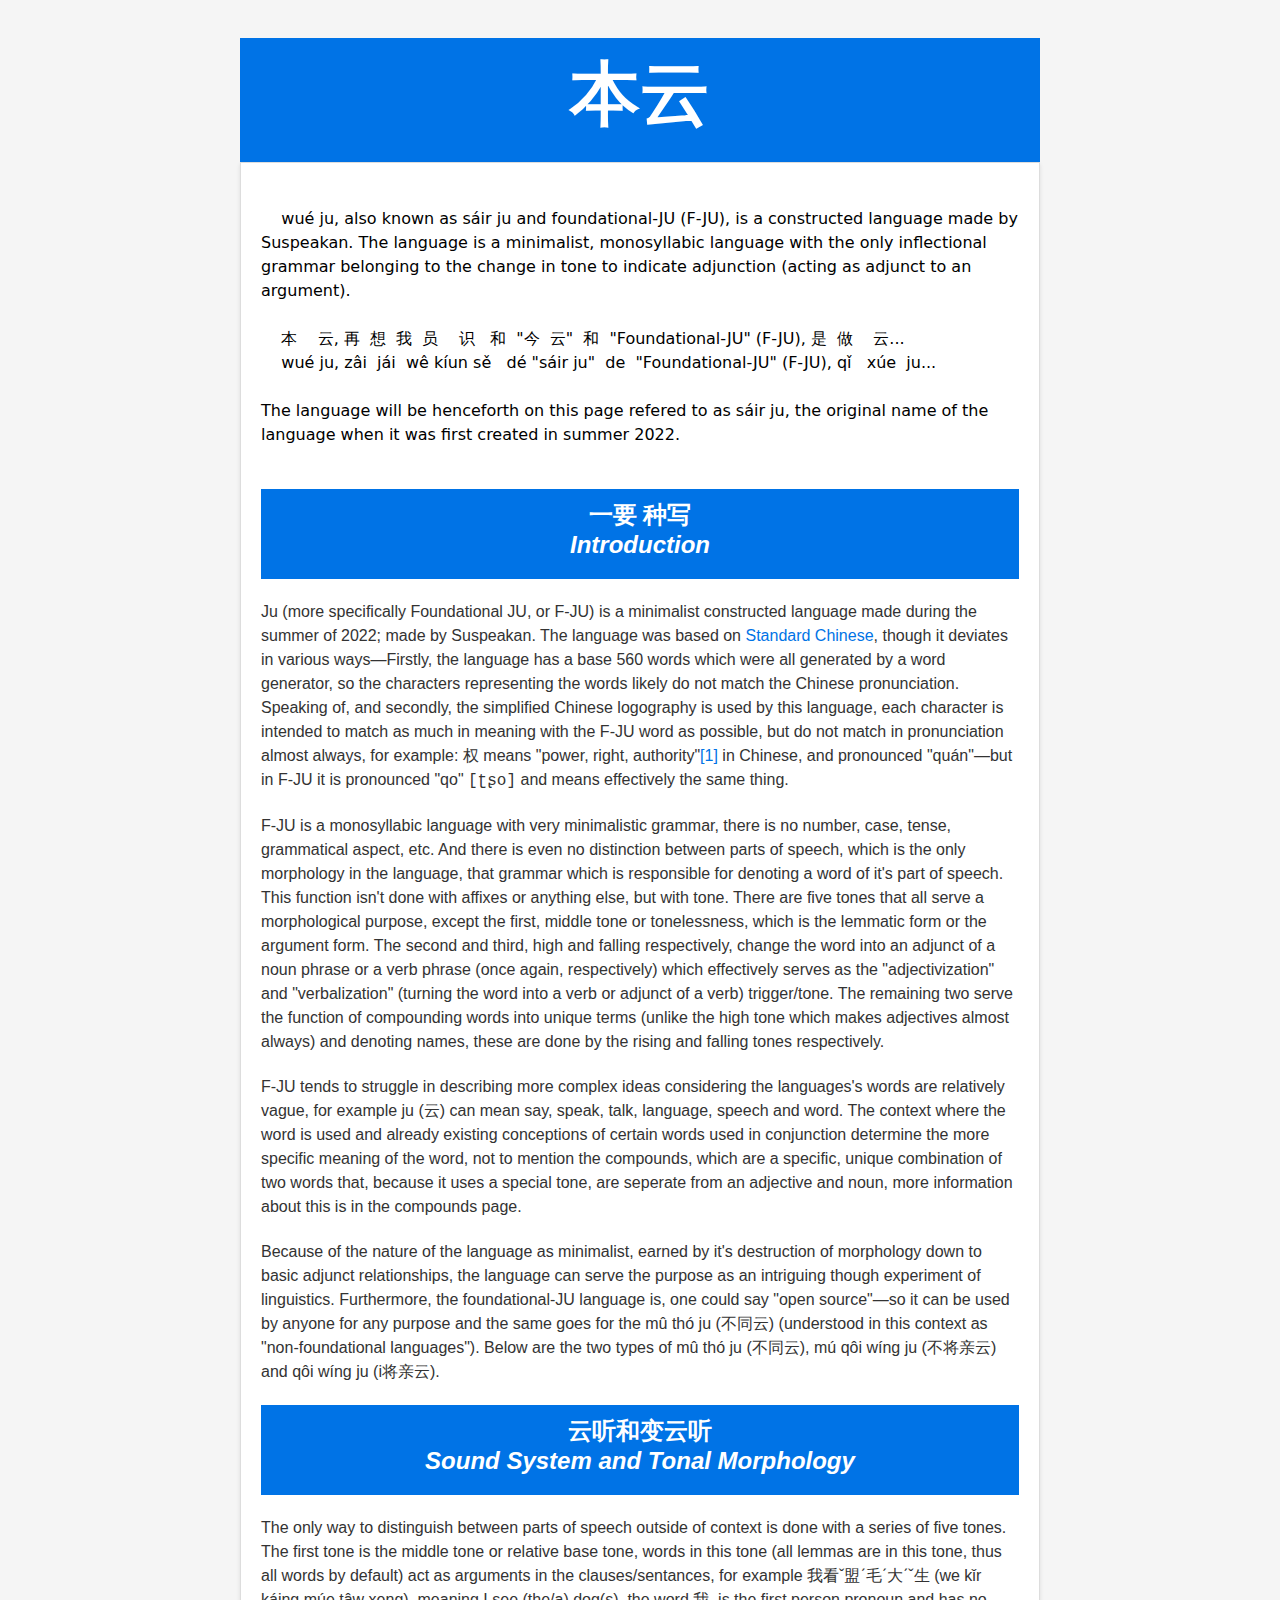
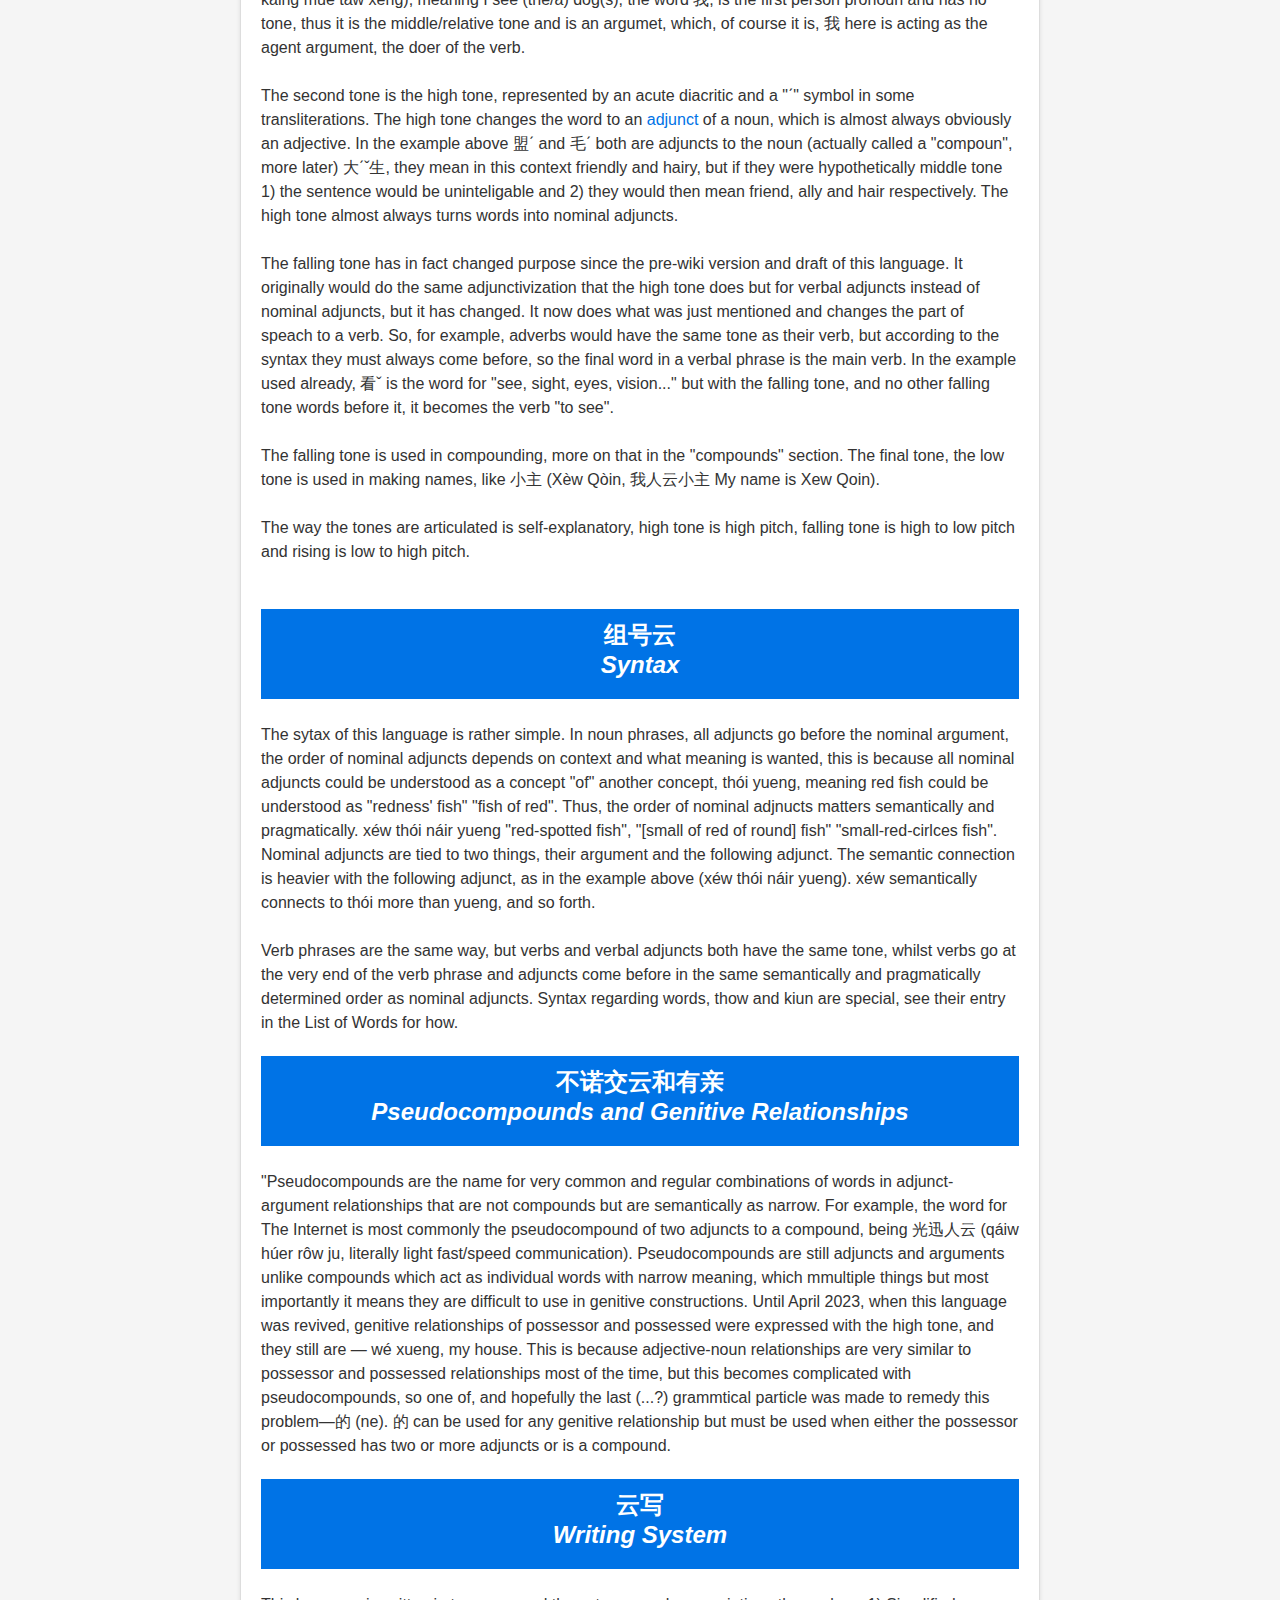
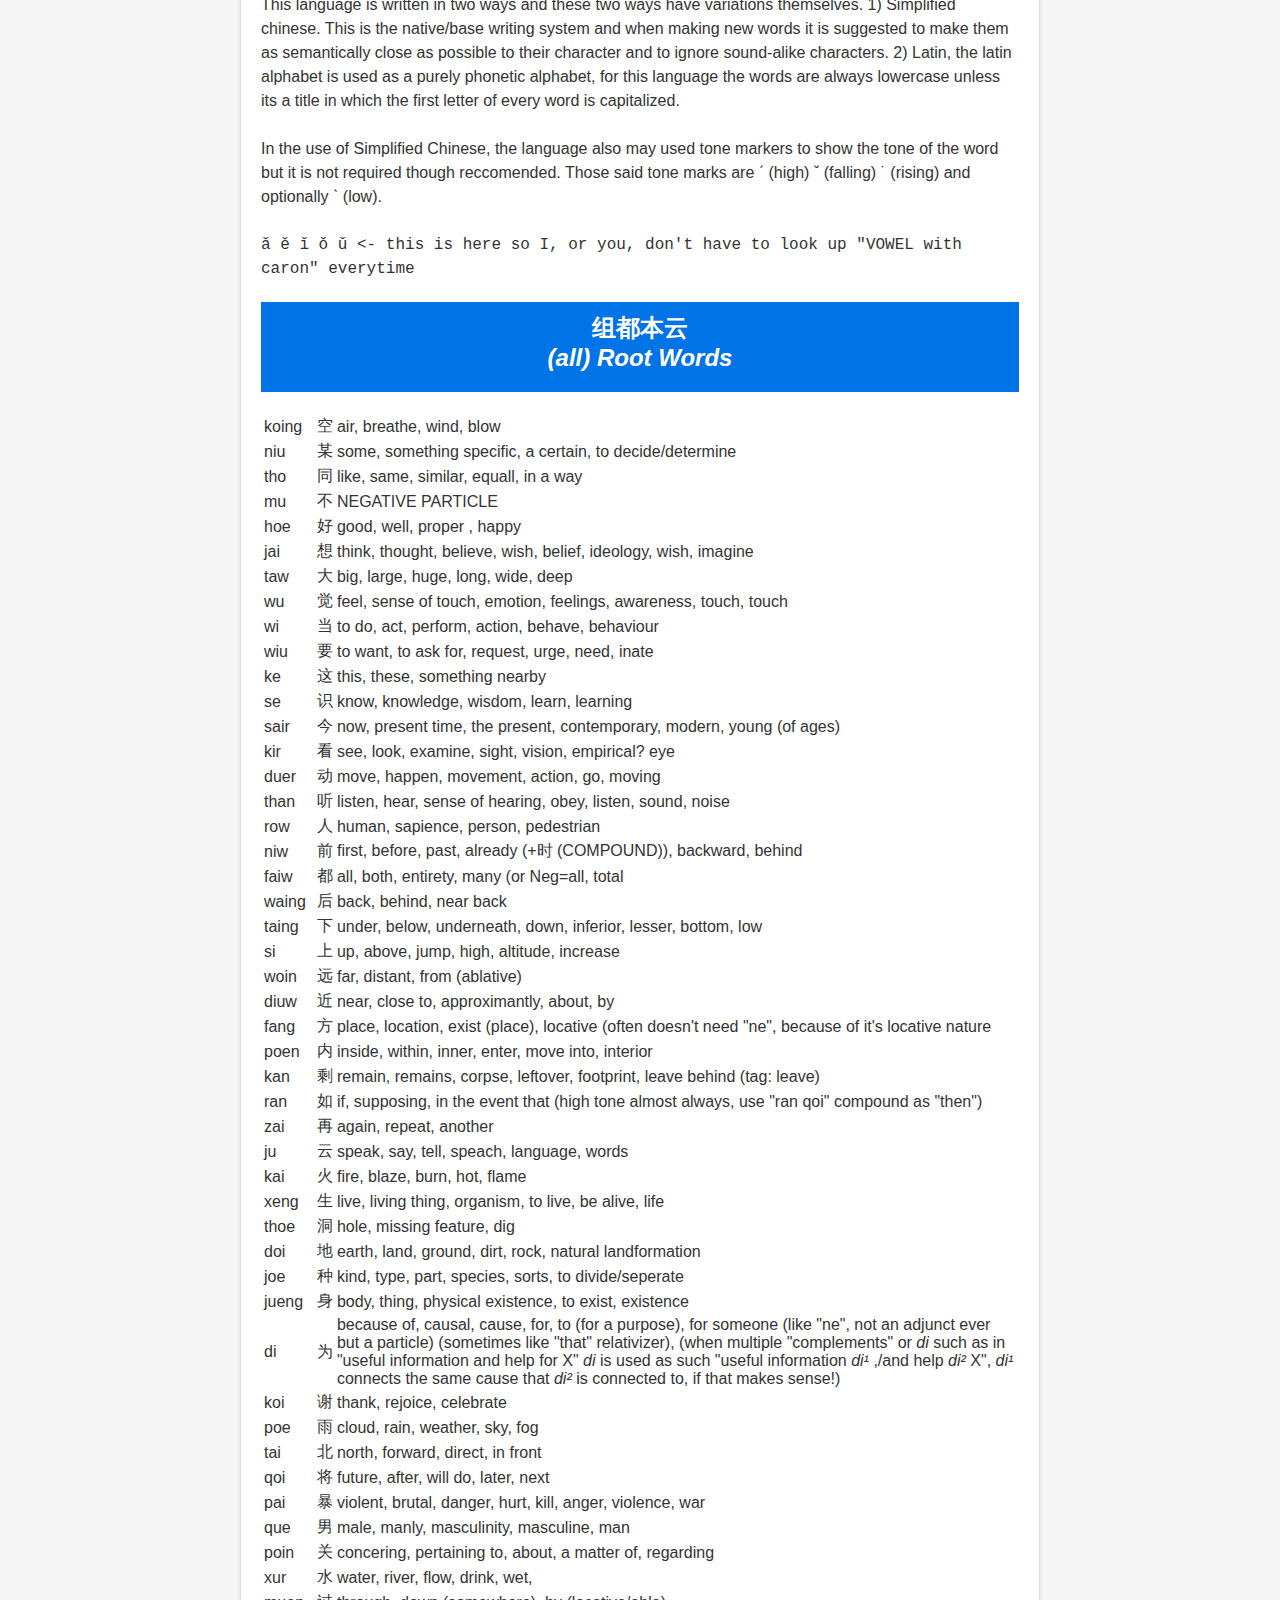
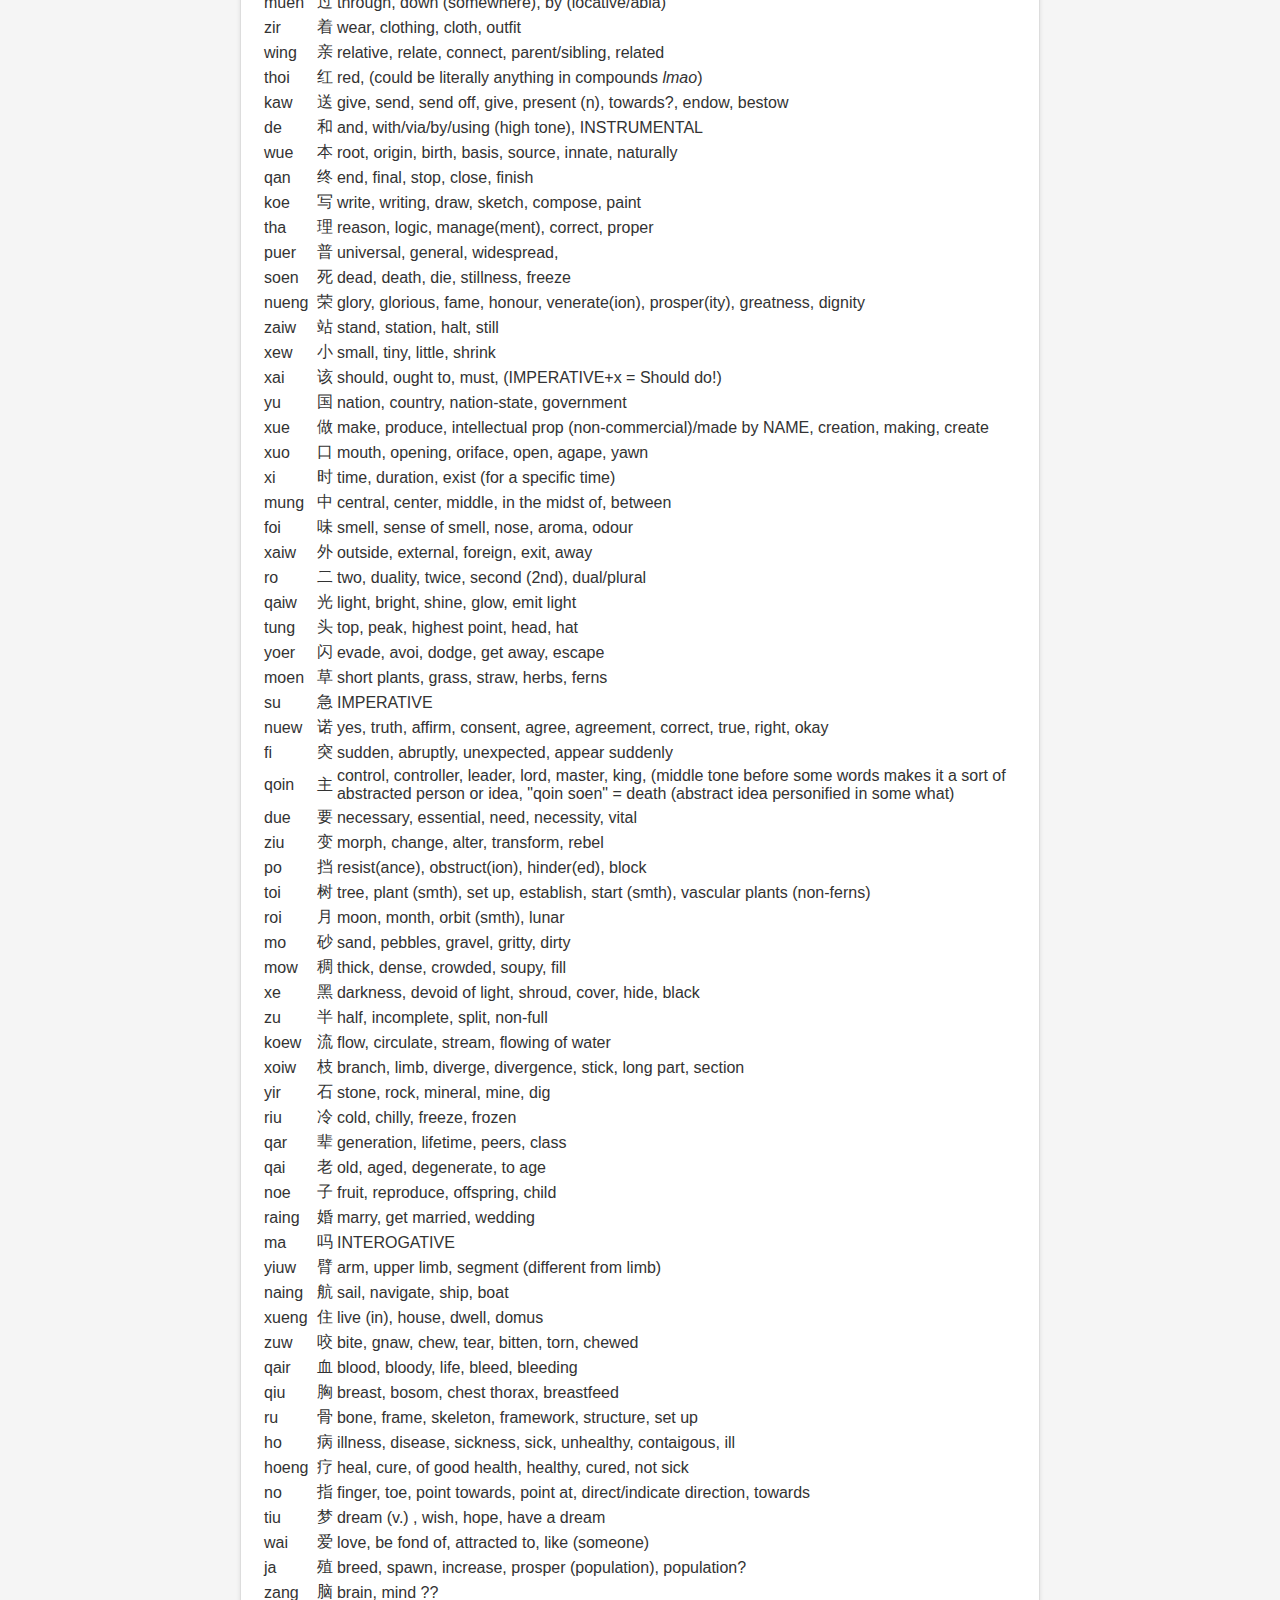
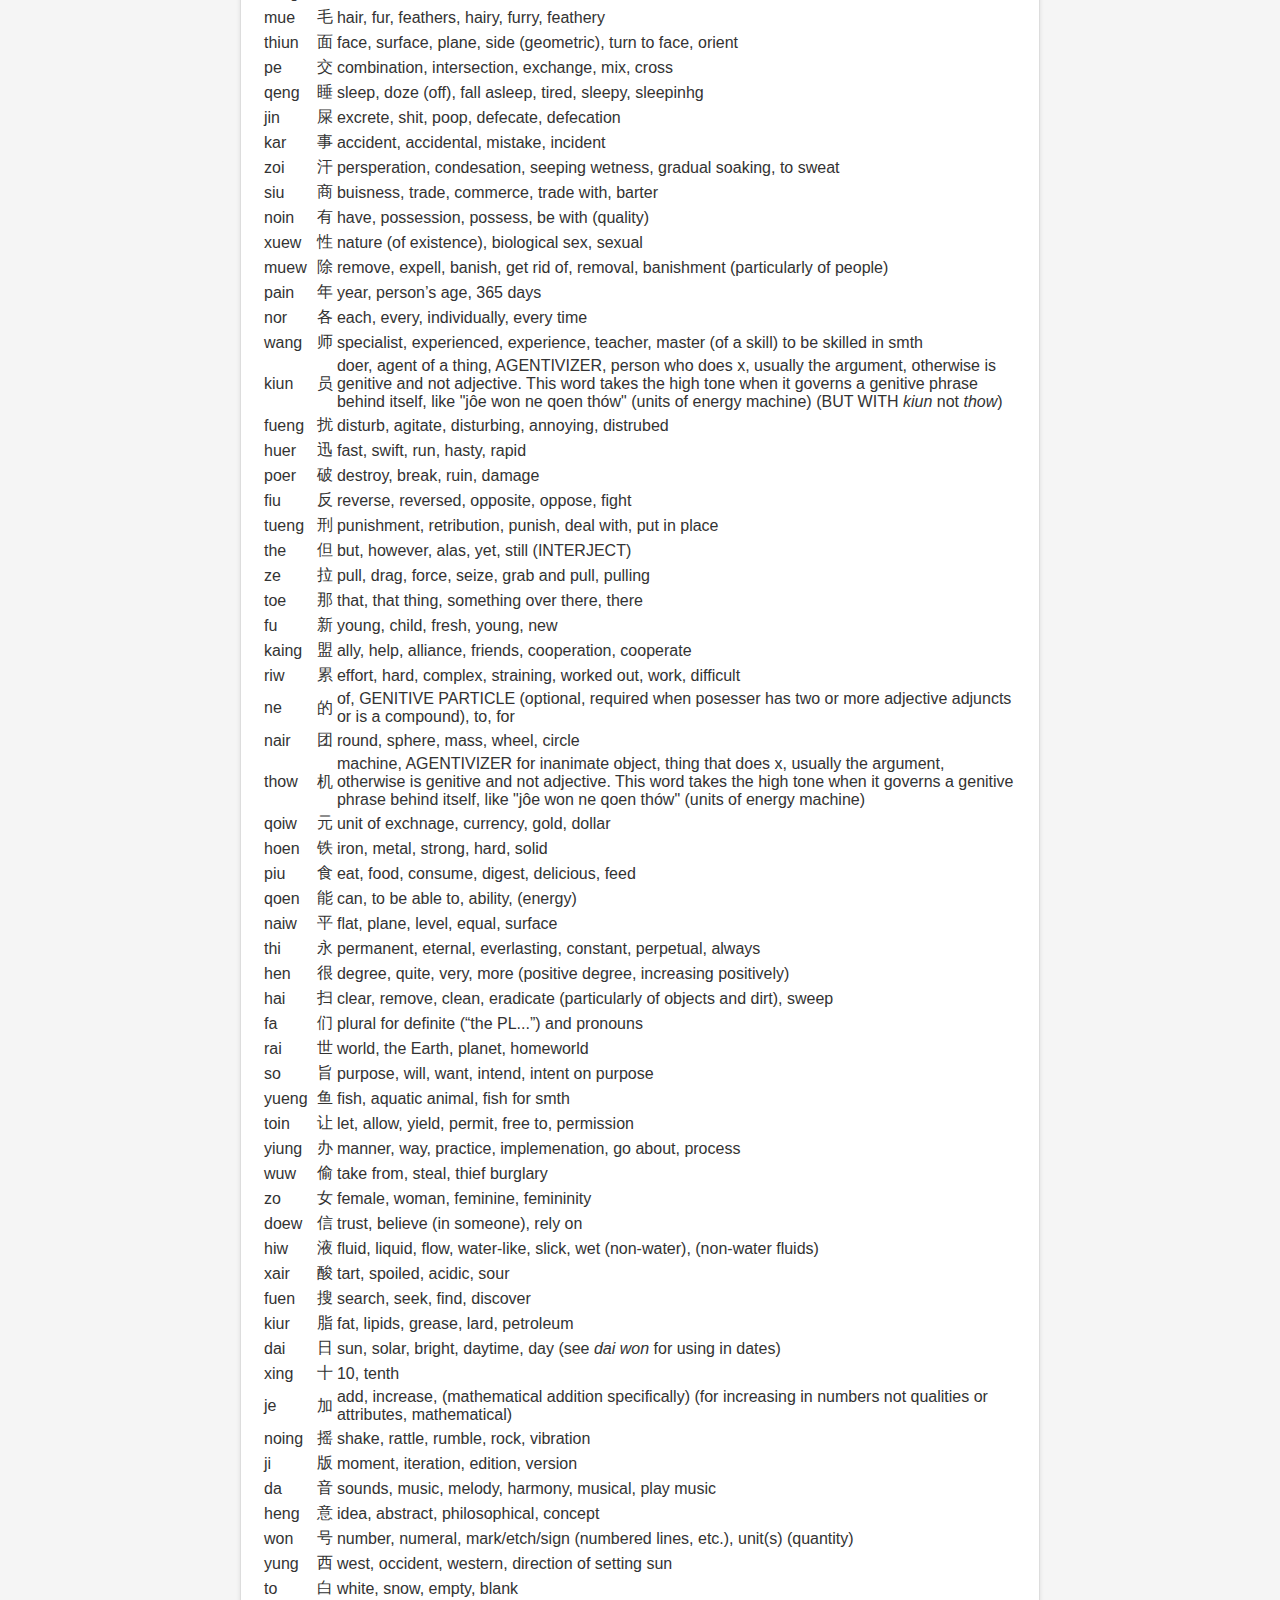
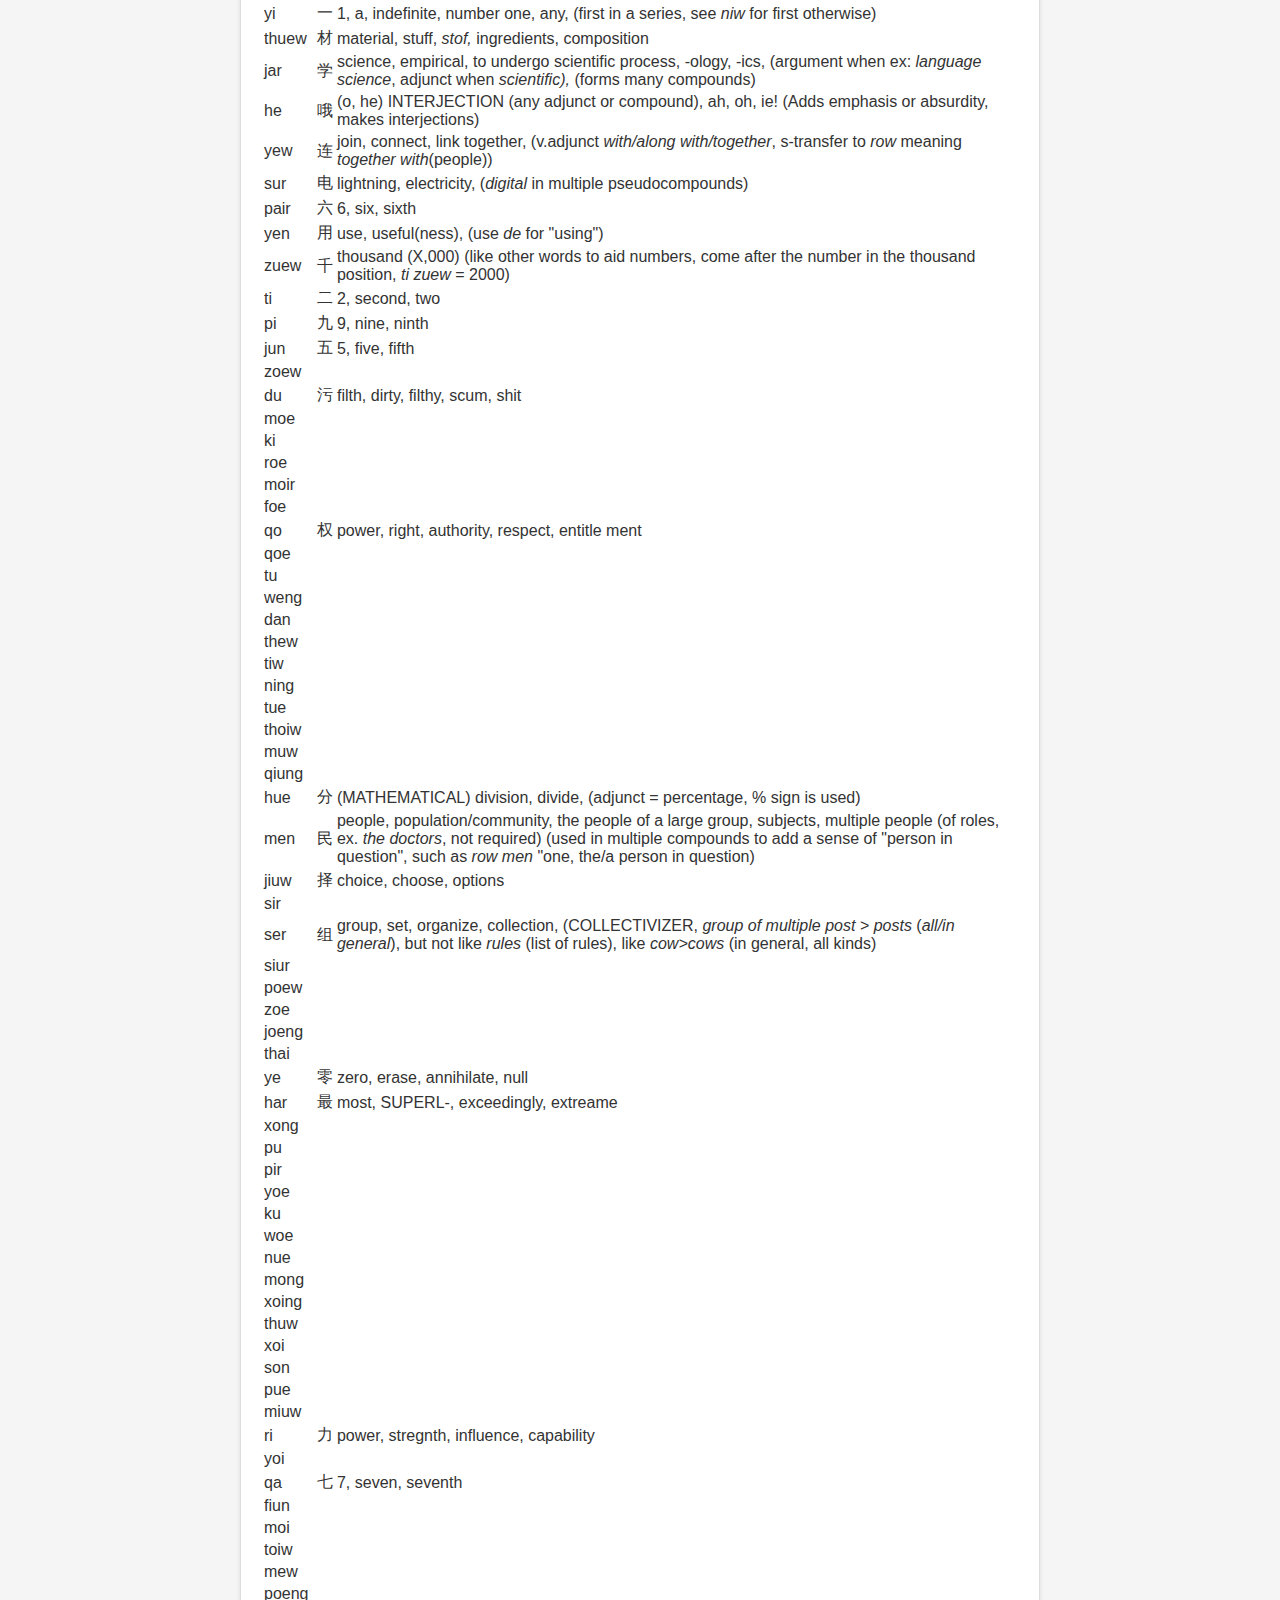
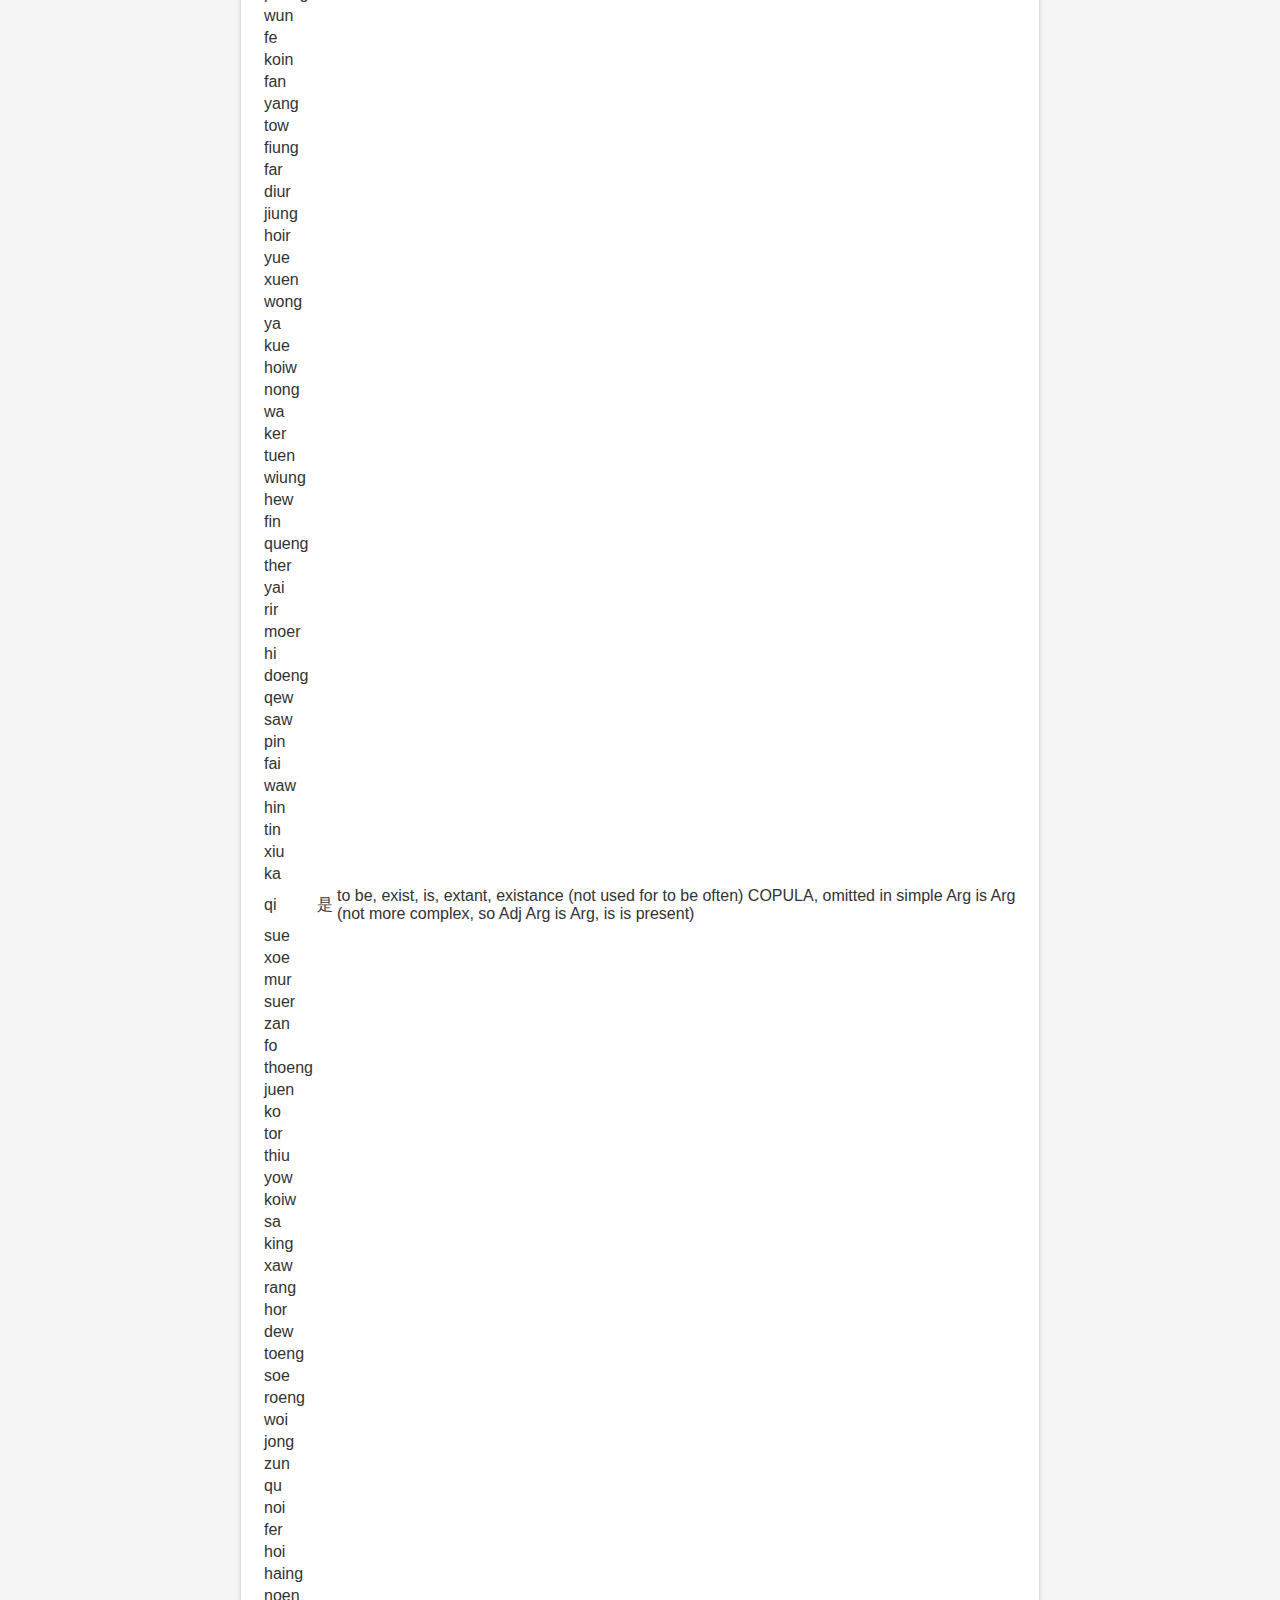
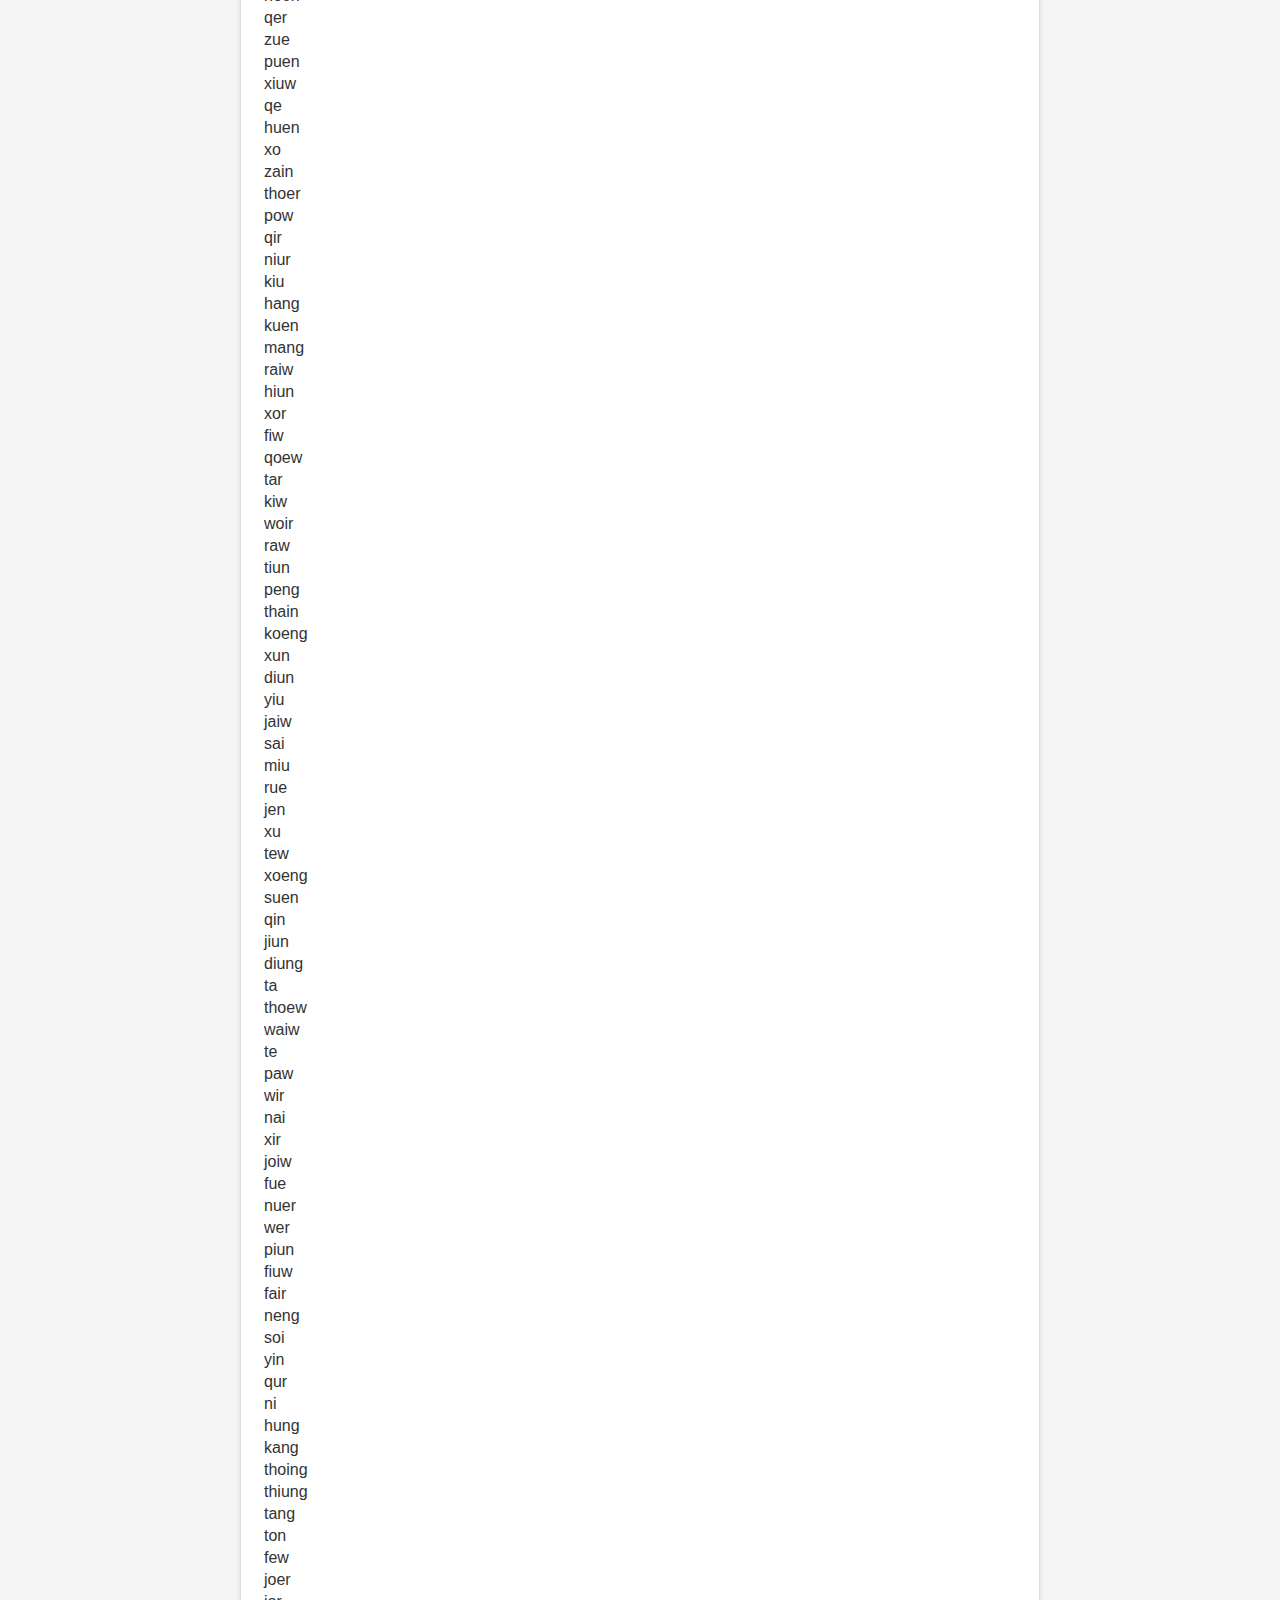
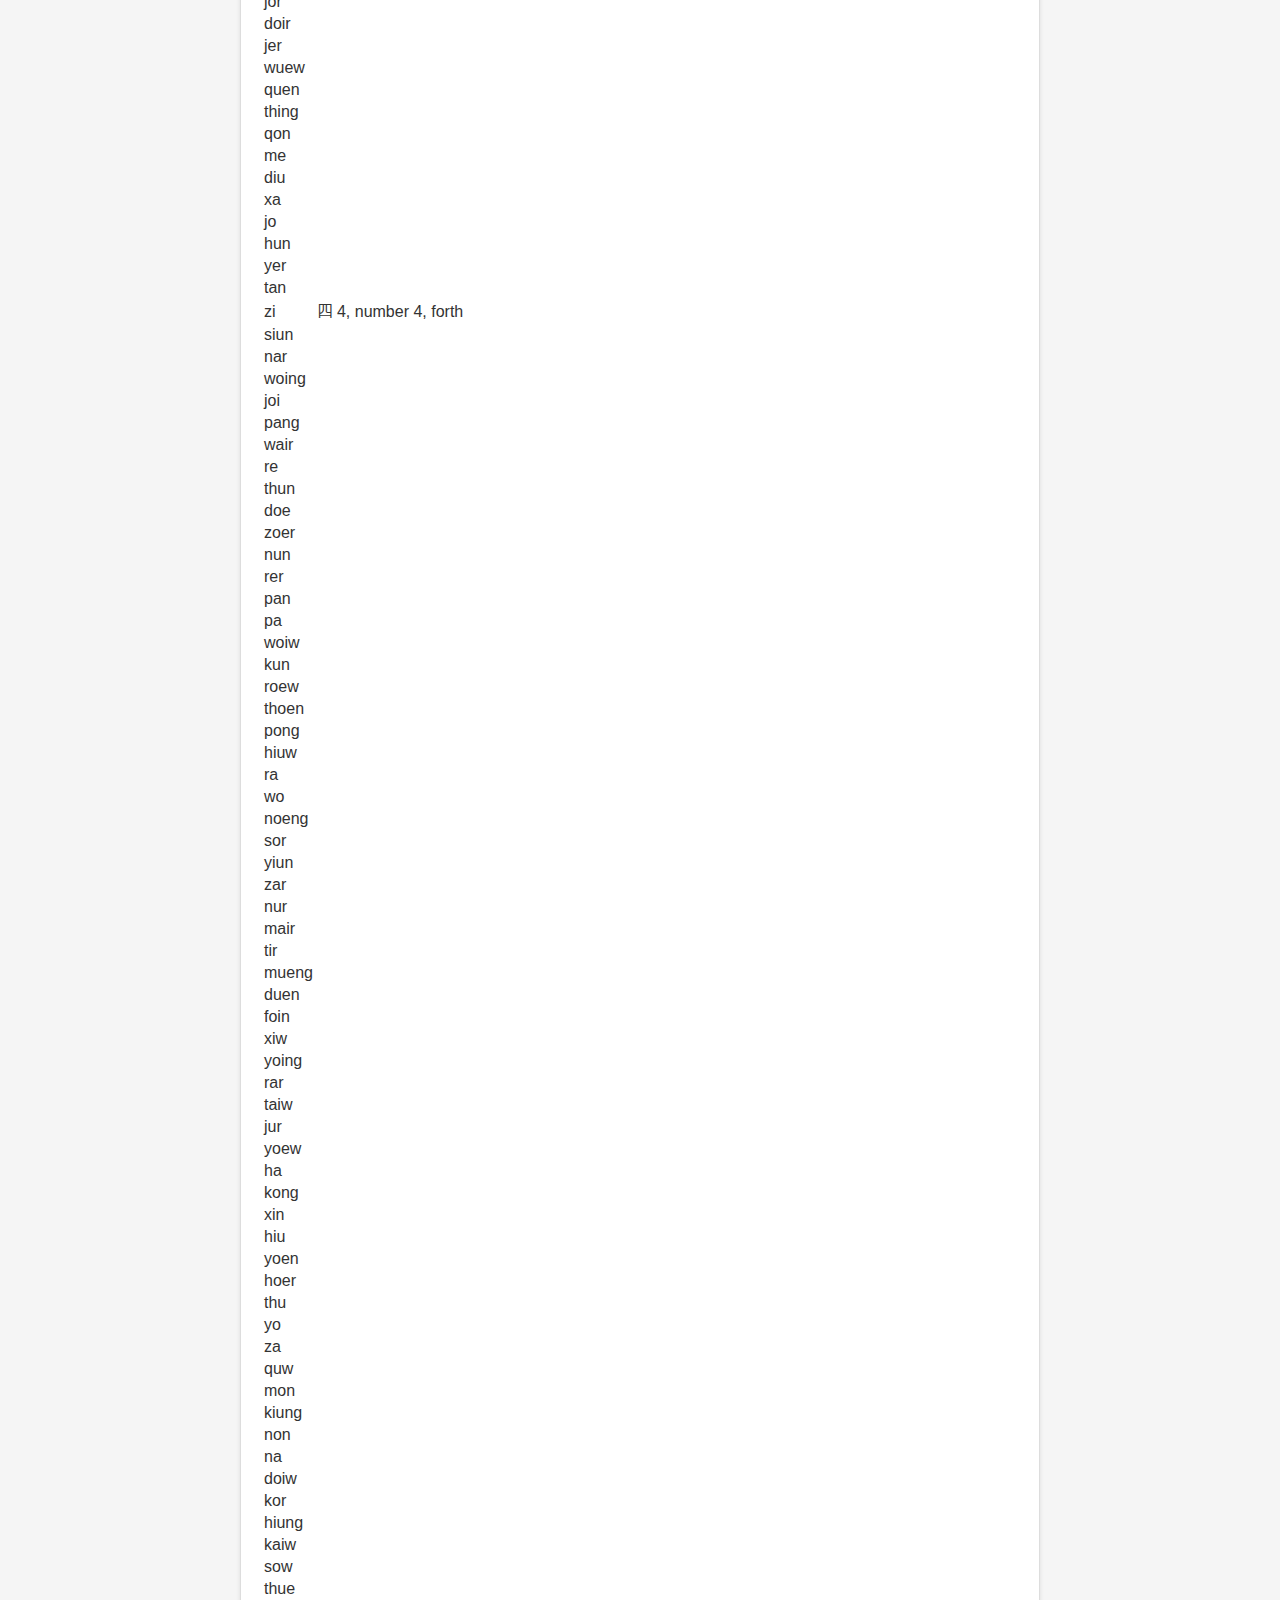
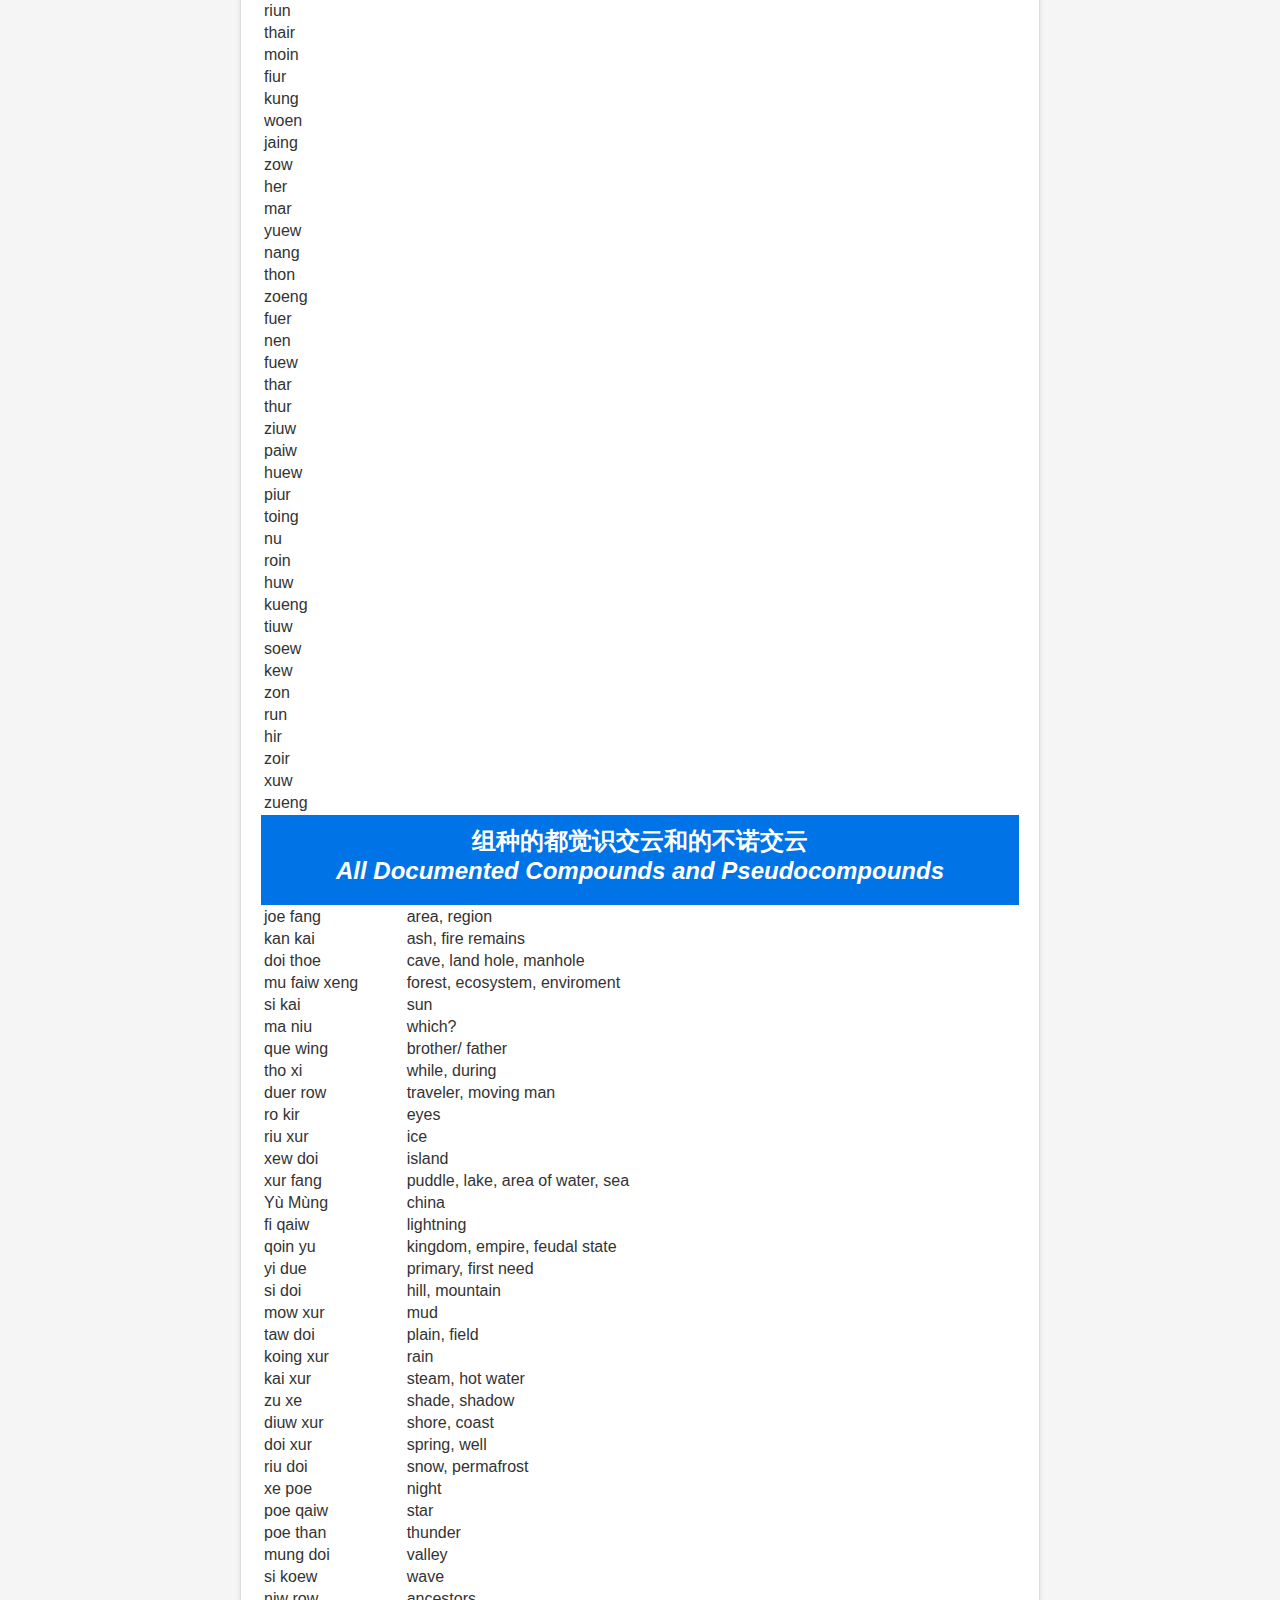
==== commit f922e9e9: "Add files via upload" ====
--- a/wueju.html
+++ b/wueju.html
@@ -1,72 +1,5 @@
 <head>
-    <style>
-        /* Reset some default styles for consistency */
-body, h1, h2, p {
-  margin: 0;
-  padding: 0;
-}
-
-/* Set a background color and text color */
-body {
-  background-color: #f5f5f5; /* Light gray background */
-  color: #333; /* Dark gray text */
-  font-family: Arial, sans-serif;
-}
-
-/* Create a container for your content */
-.container {
-  max-width: 800px; /* Adjust this as needed */
-  margin: 0 auto;
-  padding: 20px;
-}
-
-/* Style the header */
-.header {
-  text-align: center;
-  background-color: #0073e6; /* Wikipedia blue */
-  color: #fff; /* White text on blue background */
-  padding: 10px;
-}
-
-/* Style the main content area */
-.content {
-  padding: 20px;
-  background-color: #fff;
-  border: 1px solid #ddd; /* Add a light gray border */
-  box-shadow: 0 2px 4px rgba(0, 0, 0, 0.1); /* Add a subtle shadow */
-}
-
-/* Style headings and paragraphs */
-h1, h2 {
-  font-size: 24px;
-  margin-bottom: 10px;
-}
-
-p {
-  font-size: 16px;
-  line-height: 1.5;
-}
-
-/* Style links */
-a {
-  color: #0073e6; /* Wikipedia blue for links */
-  text-decoration: none;
-}
-
-a:hover {
-  text-decoration: underline; /* Underline on hover */
-}
-.code {
-    display: block;
-    white-space: pre-wrap;
-    color: black;
-    font-family: system-ui, -apple-system, BlinkMacSystemFont, 'Segoe UI', Roboto, Oxygen, Ubuntu, Cantarell, 'Open Sans', 'Helvetica Neue', sans-serif;
-}
-gls {
-    font-family: 'Courier New', Courier, monospace;
-}
-
-    </style>
+    <link rel="stylesheet" href="style.css">
 </head>
 <br>
 <!DOCTYPE html>
@@ -82,7 +15,12 @@
 <body>
 
 
-
+<!-- <div class="wikibox">
+    <h1>
+        Test
+    </h1>
+</div>
+-->
 
   <div class="container">
     <div class="header">
--- a/style.css
+++ b/style.css
@@ -0,0 +1,83 @@
+body, h1, h2, p {
+    margin: 0;
+    padding: 0;
+  }
+  
+  /* Set a background color and text color */
+  body {
+    background-color: #f5f5f5; /* Light gray background */
+    color: #333; /* Dark gray text */
+    font-family: Arial, sans-serif;
+  }
+  
+  /* Create a container for your content */
+  .container {
+    max-width: 800px; /* Adjust this as needed */
+    margin: 0 auto;
+    padding: 20px;
+  }
+  
+  /* Style the header */
+  .header {
+    text-align: center;
+    background-color: #0073e6; /* Wikipedia blue */
+    color: #fff; /* White text on blue background */
+    padding: 10px;
+  }
+  
+  /* Style the main content area */
+  .content {
+    padding: 20px;
+    background-color: #fff;
+    border: 1px solid #ddd; /* Add a light gray border */
+    box-shadow: 0 2px 4px rgba(0, 0, 0, 0.1); /* Add a subtle shadow */
+  }
+  
+  /* Style headings and paragraphs */
+  h1, h2 {
+    font-size: 24px;
+    margin-bottom: 10px;
+  }
+  
+  p {
+    font-size: 16px;
+    line-height: 1.5;
+  }
+  
+  /* Style links */
+  a {
+    color: #0073e6; /* Wikipedia blue for links */
+    text-decoration: none;
+  }
+  
+  a:hover {
+    text-decoration: underline; /* Underline on hover */
+  }
+  .code {
+      display: block;
+      white-space: pre-wrap;
+      color: black;
+      font-family: system-ui, -apple-system, BlinkMacSystemFont, 'Segoe UI', Roboto, Oxygen, Ubuntu, Cantarell, 'Open Sans', 'Helvetica Neue', sans-serif;
+  }
+  gls {
+      font-family: 'Courier New', Courier, monospace;
+  }
+ /* .wikibox {
+    background-color: #0073e6; 
+    color: #fff; 
+    padding: 20px;
+    margin: 20px auto; 
+    max-width: 800px; 
+    border: 1px solid #ddd; 
+    box-shadow: 0 2px 4px rgba(0, 0, 0, 0.1); 
+ /* } */
+  .wikibox {
+    background-color: #fff; /* White background */
+    border: 1px solid #ddd; /* Add a light gray border */
+    padding: 20px;
+    margin: 40px; /* Add margin to create space around the wikibox */
+    margin-bottom: 0px;
+    margin: auto;
+    box-shadow: 0 2px 4px rgba(0, 0, 0, 0.1); /* Add a subtle shadow */
+    max-width: 400px;
+  }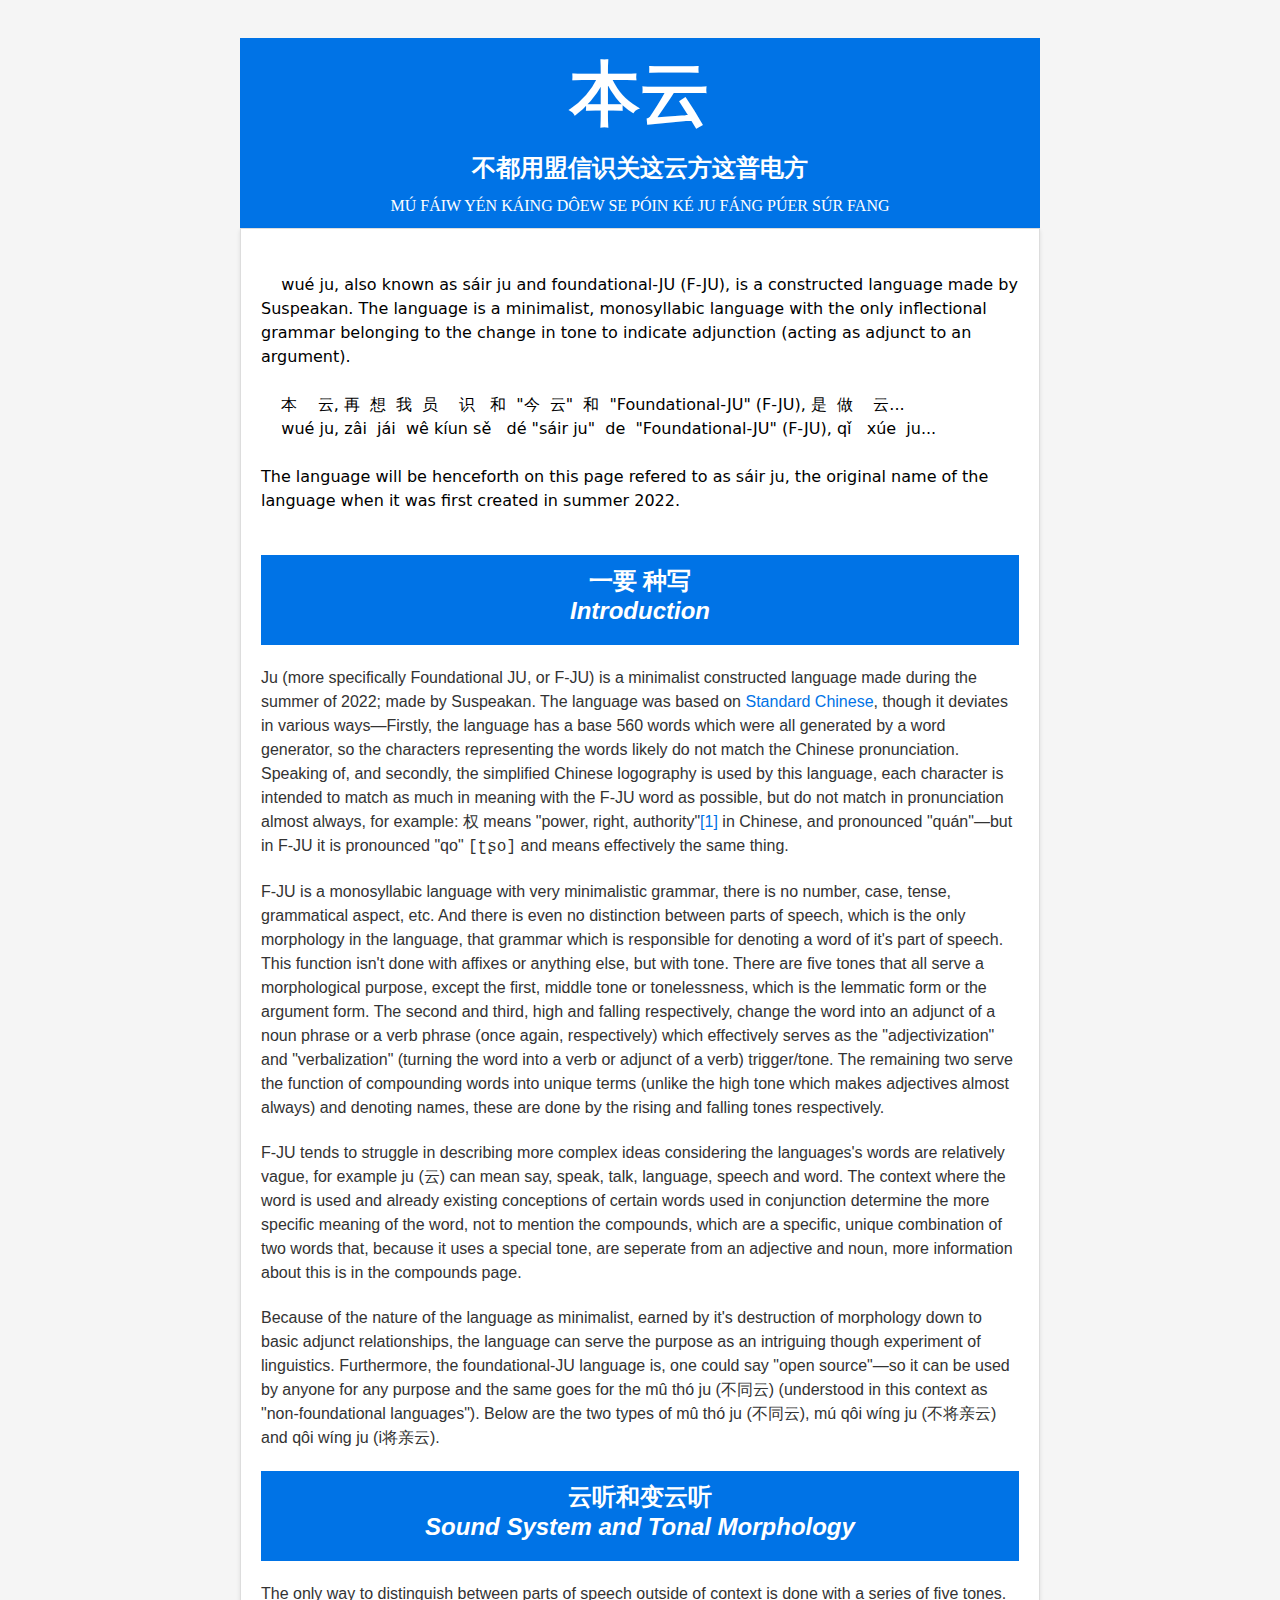
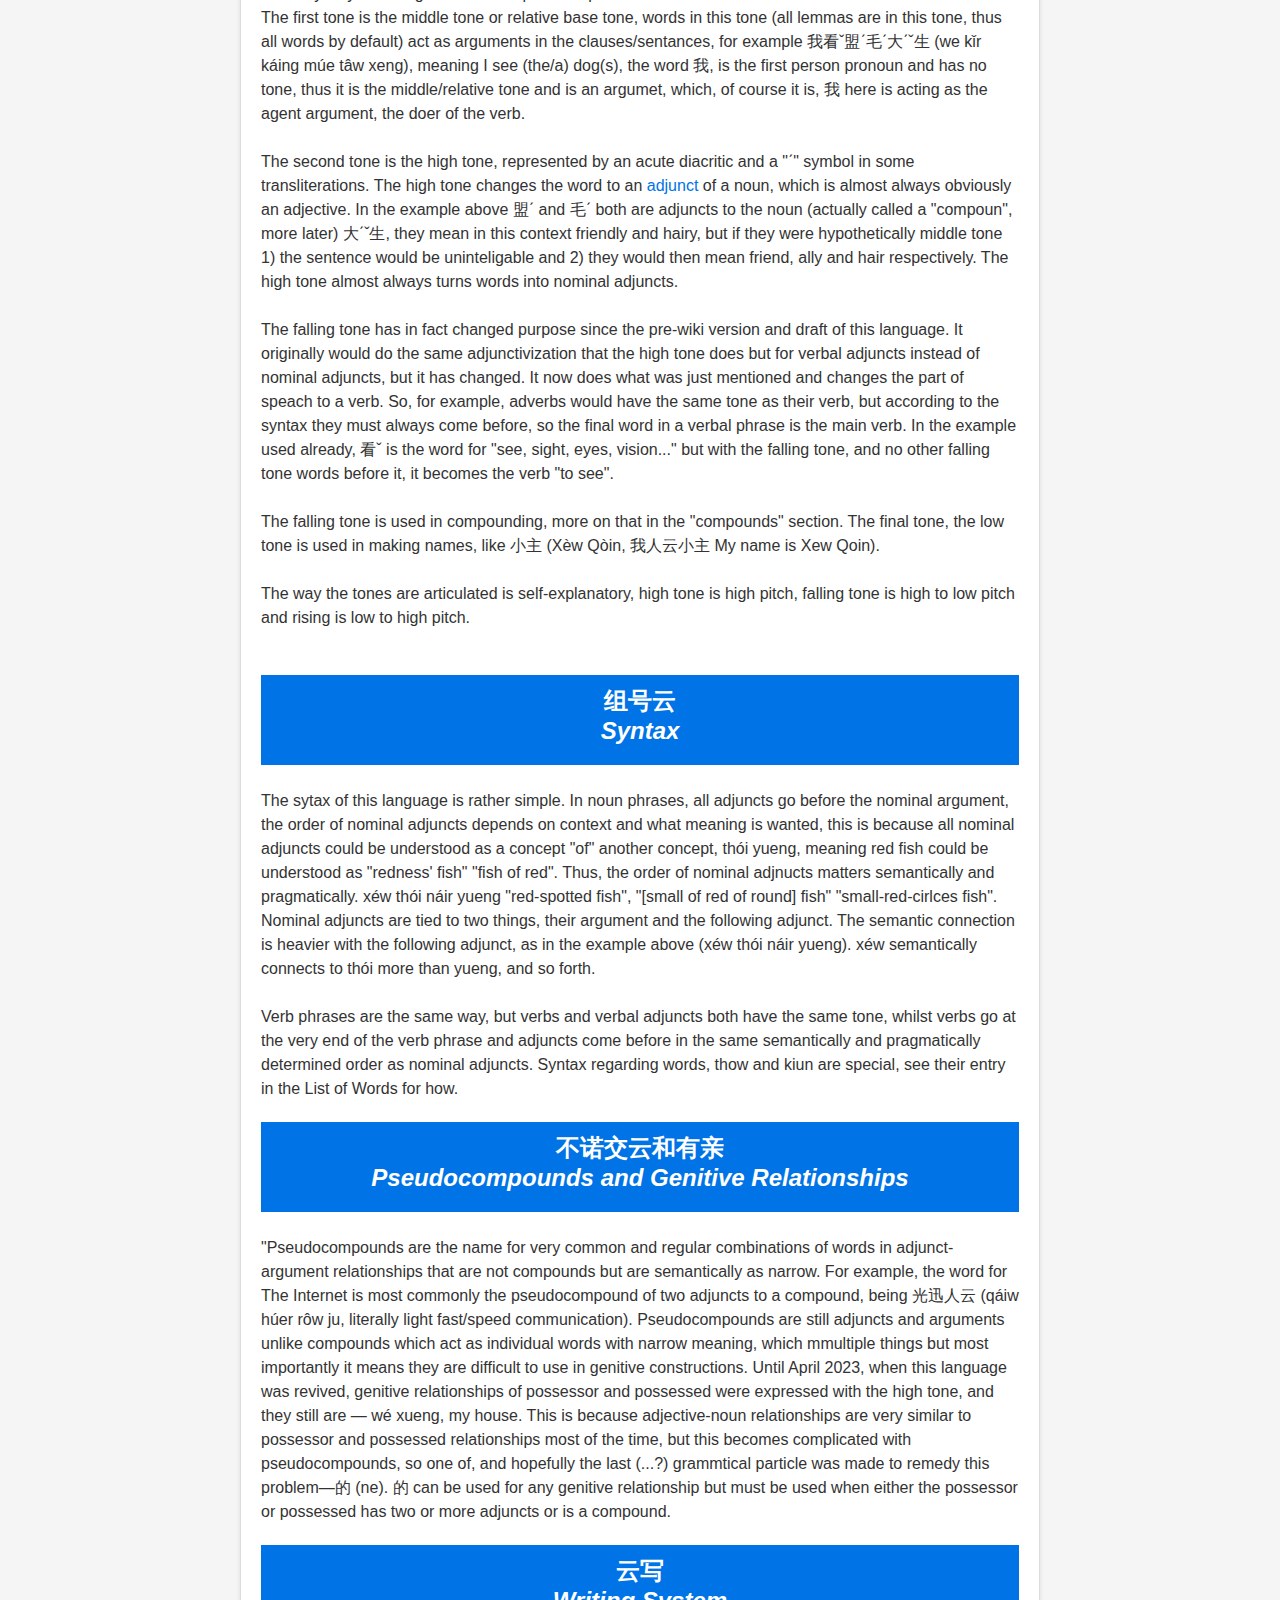
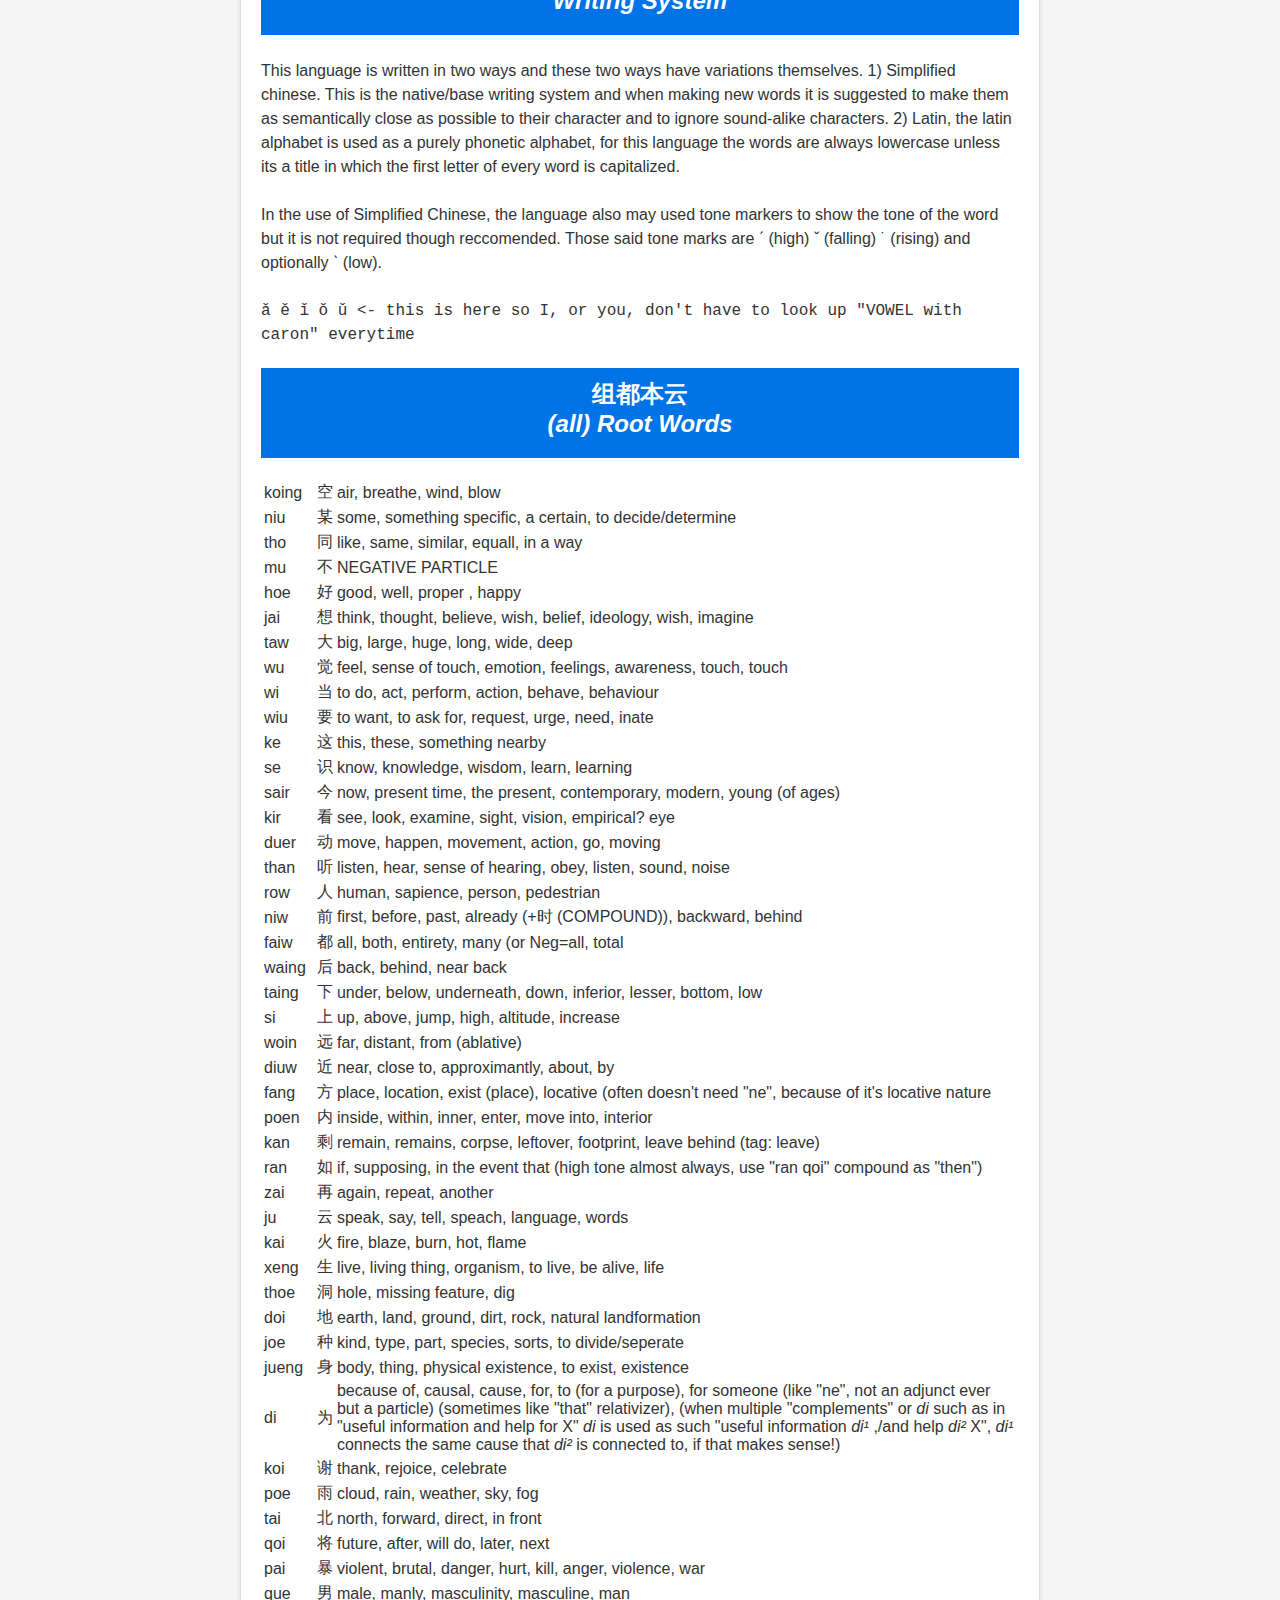
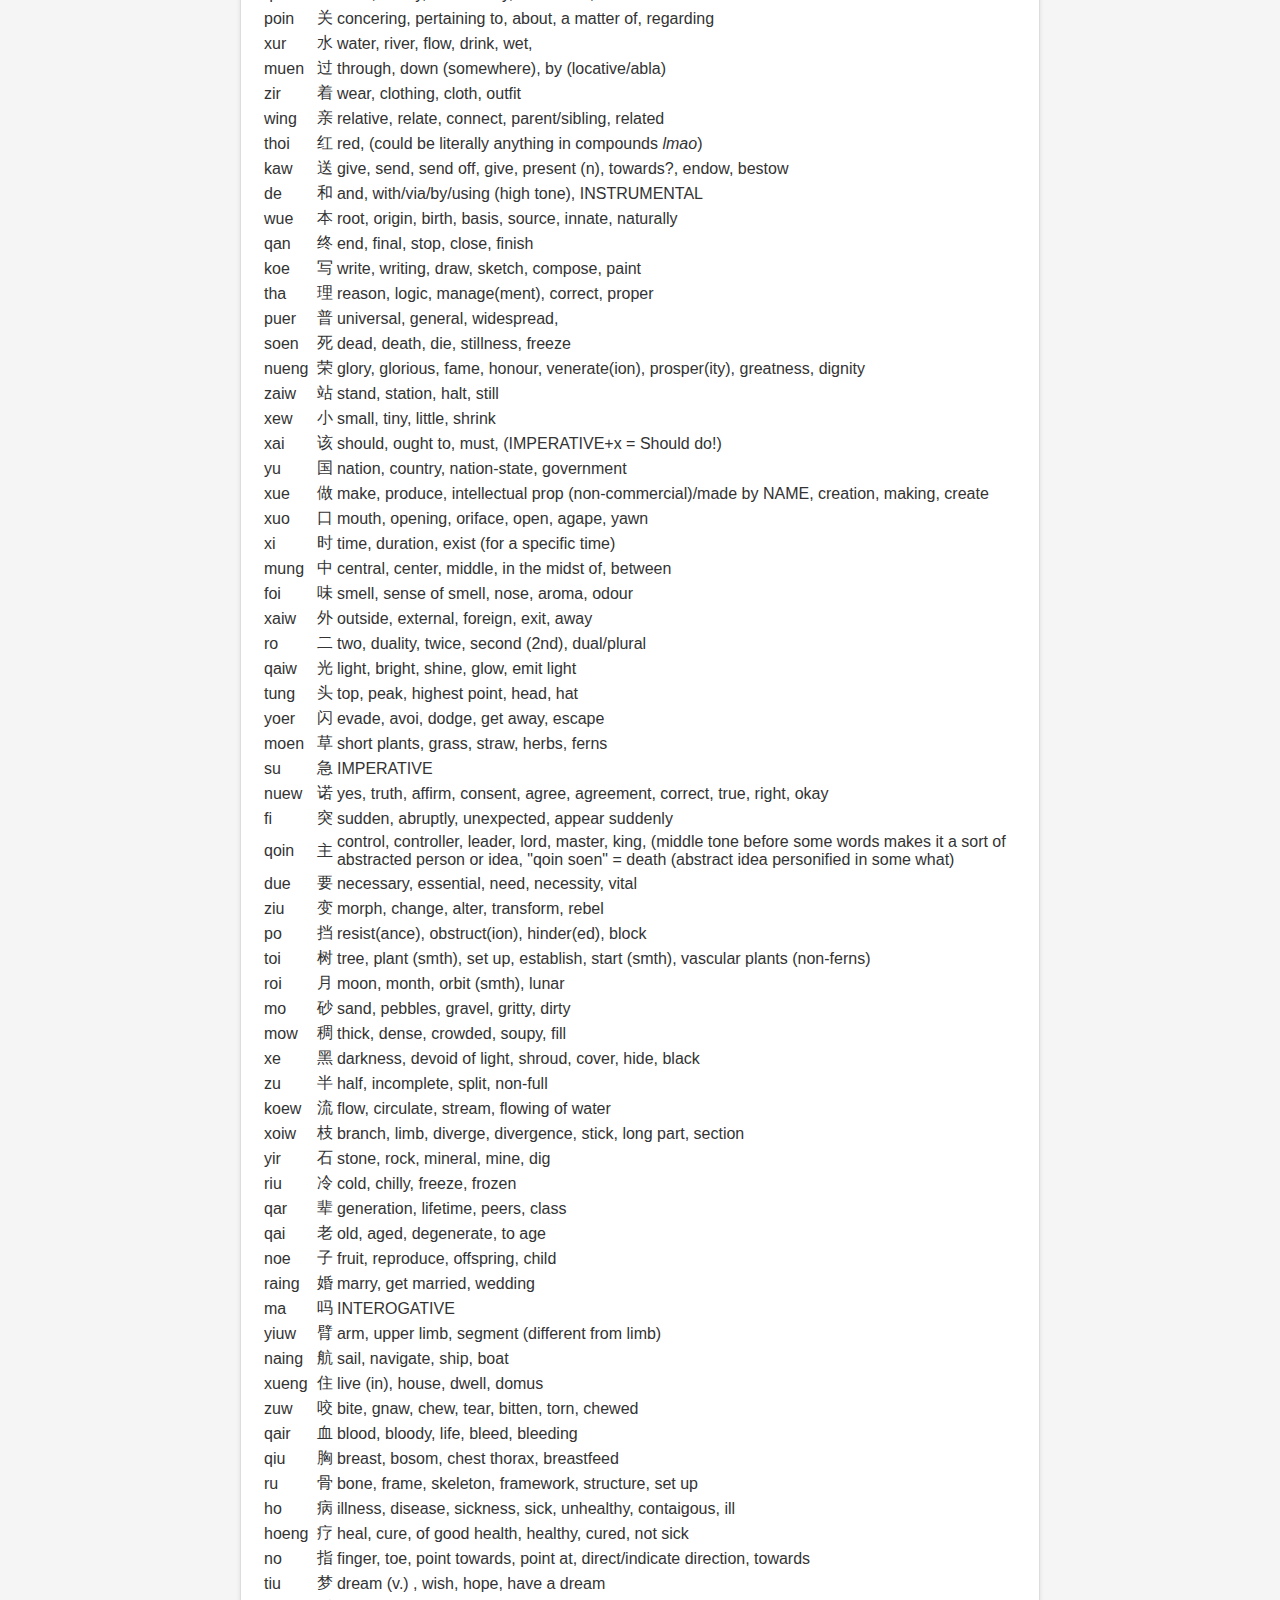
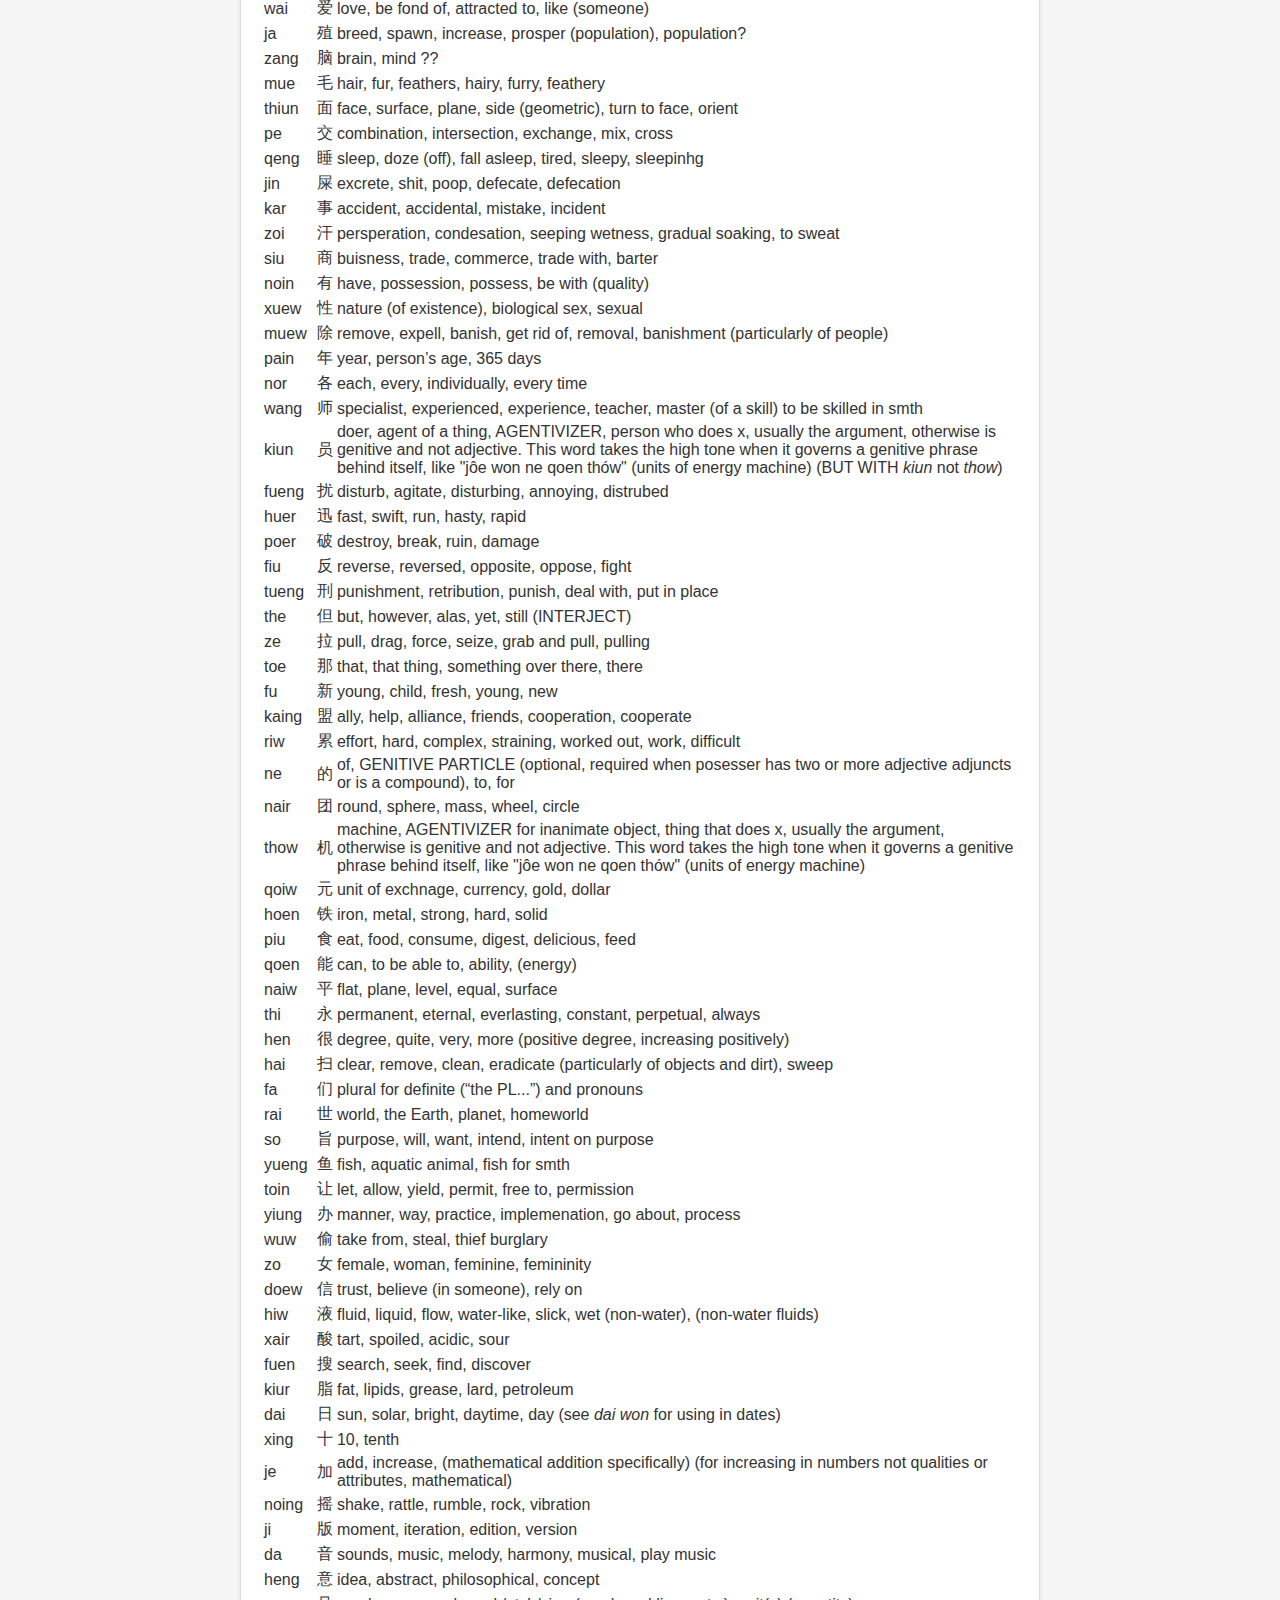
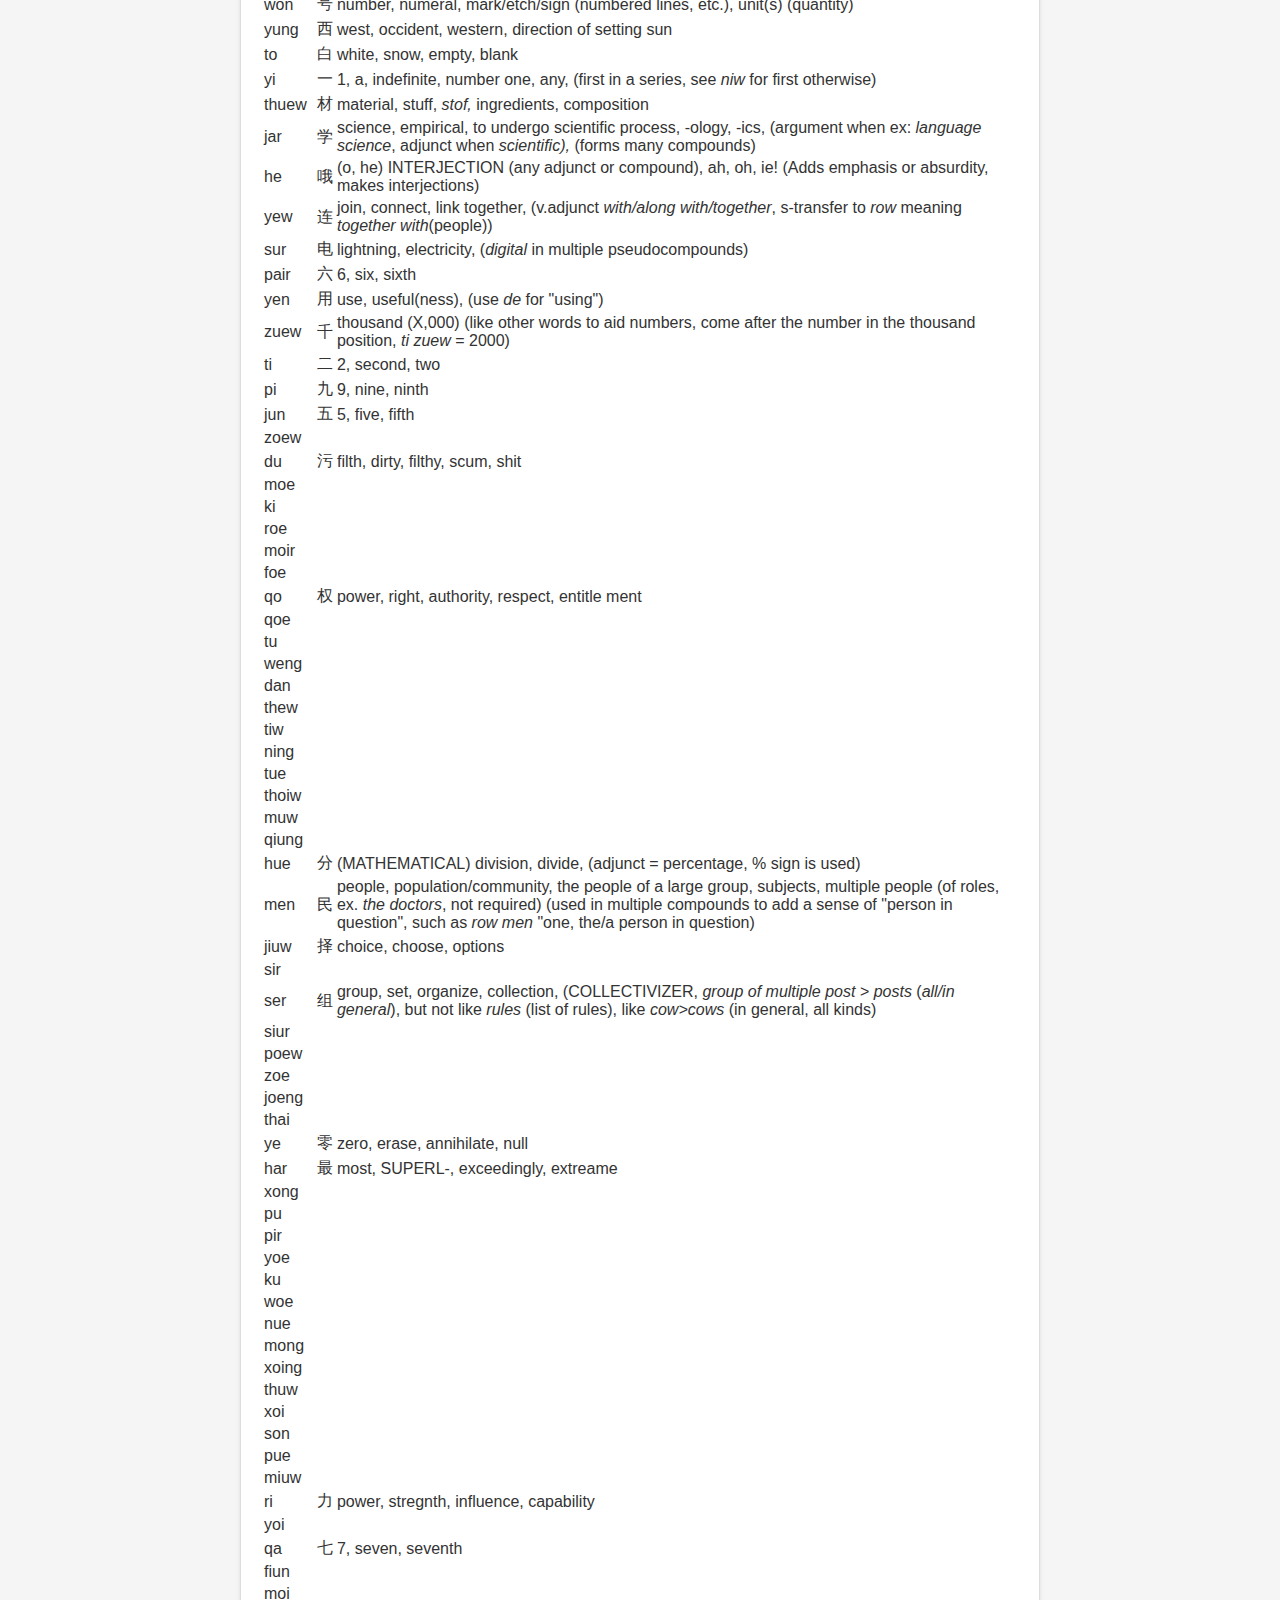
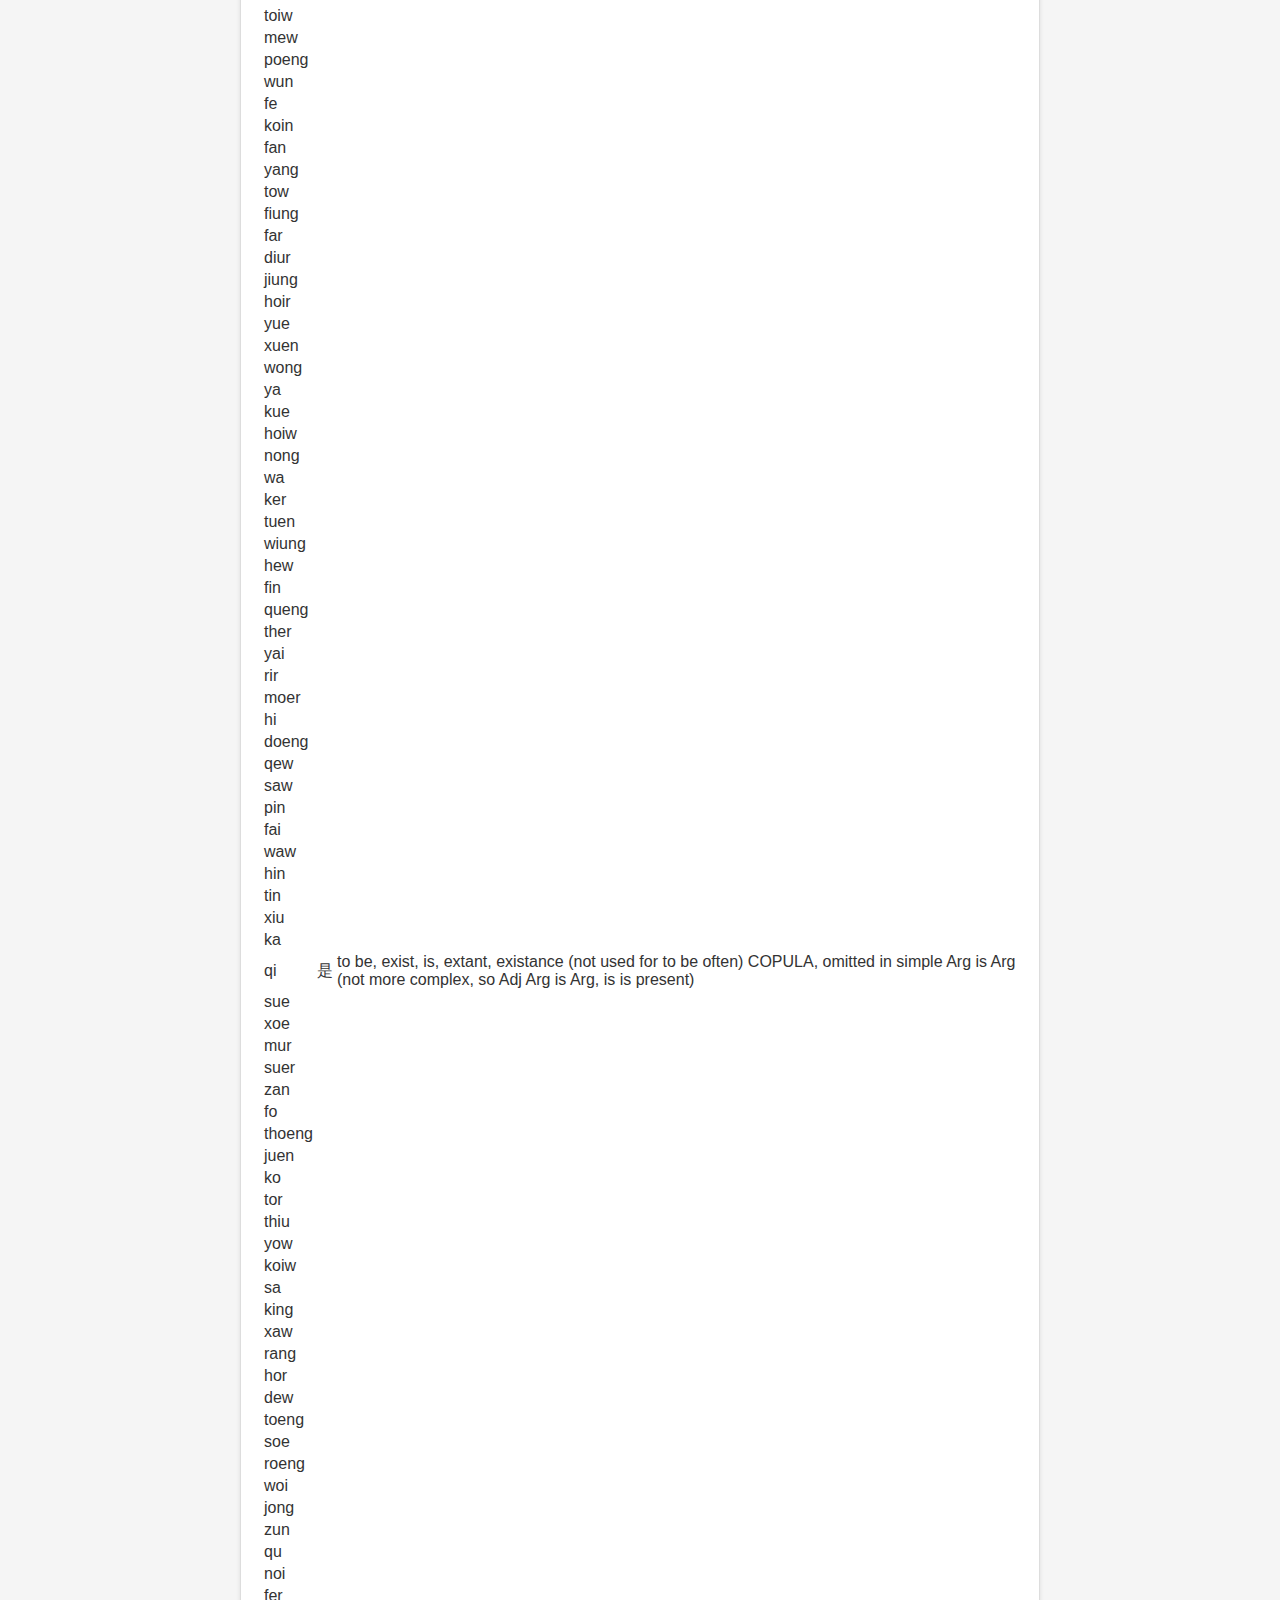
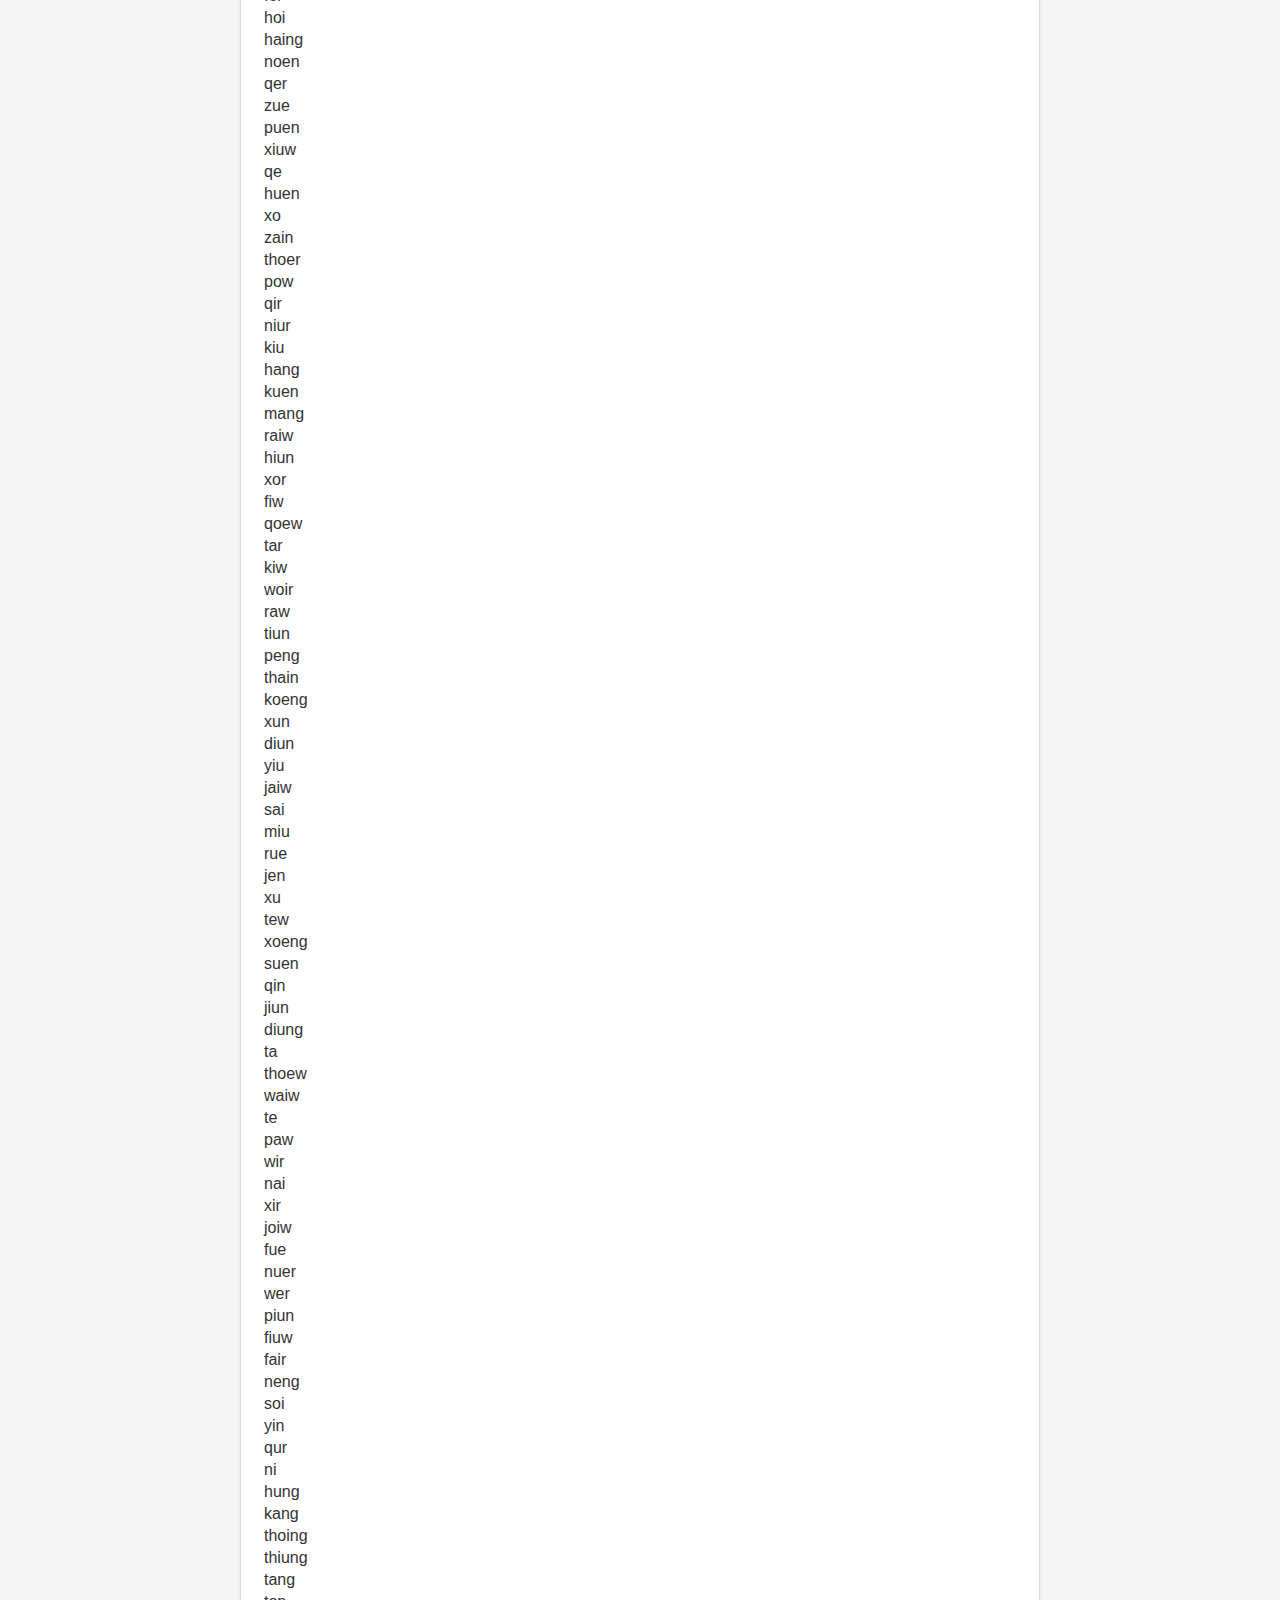
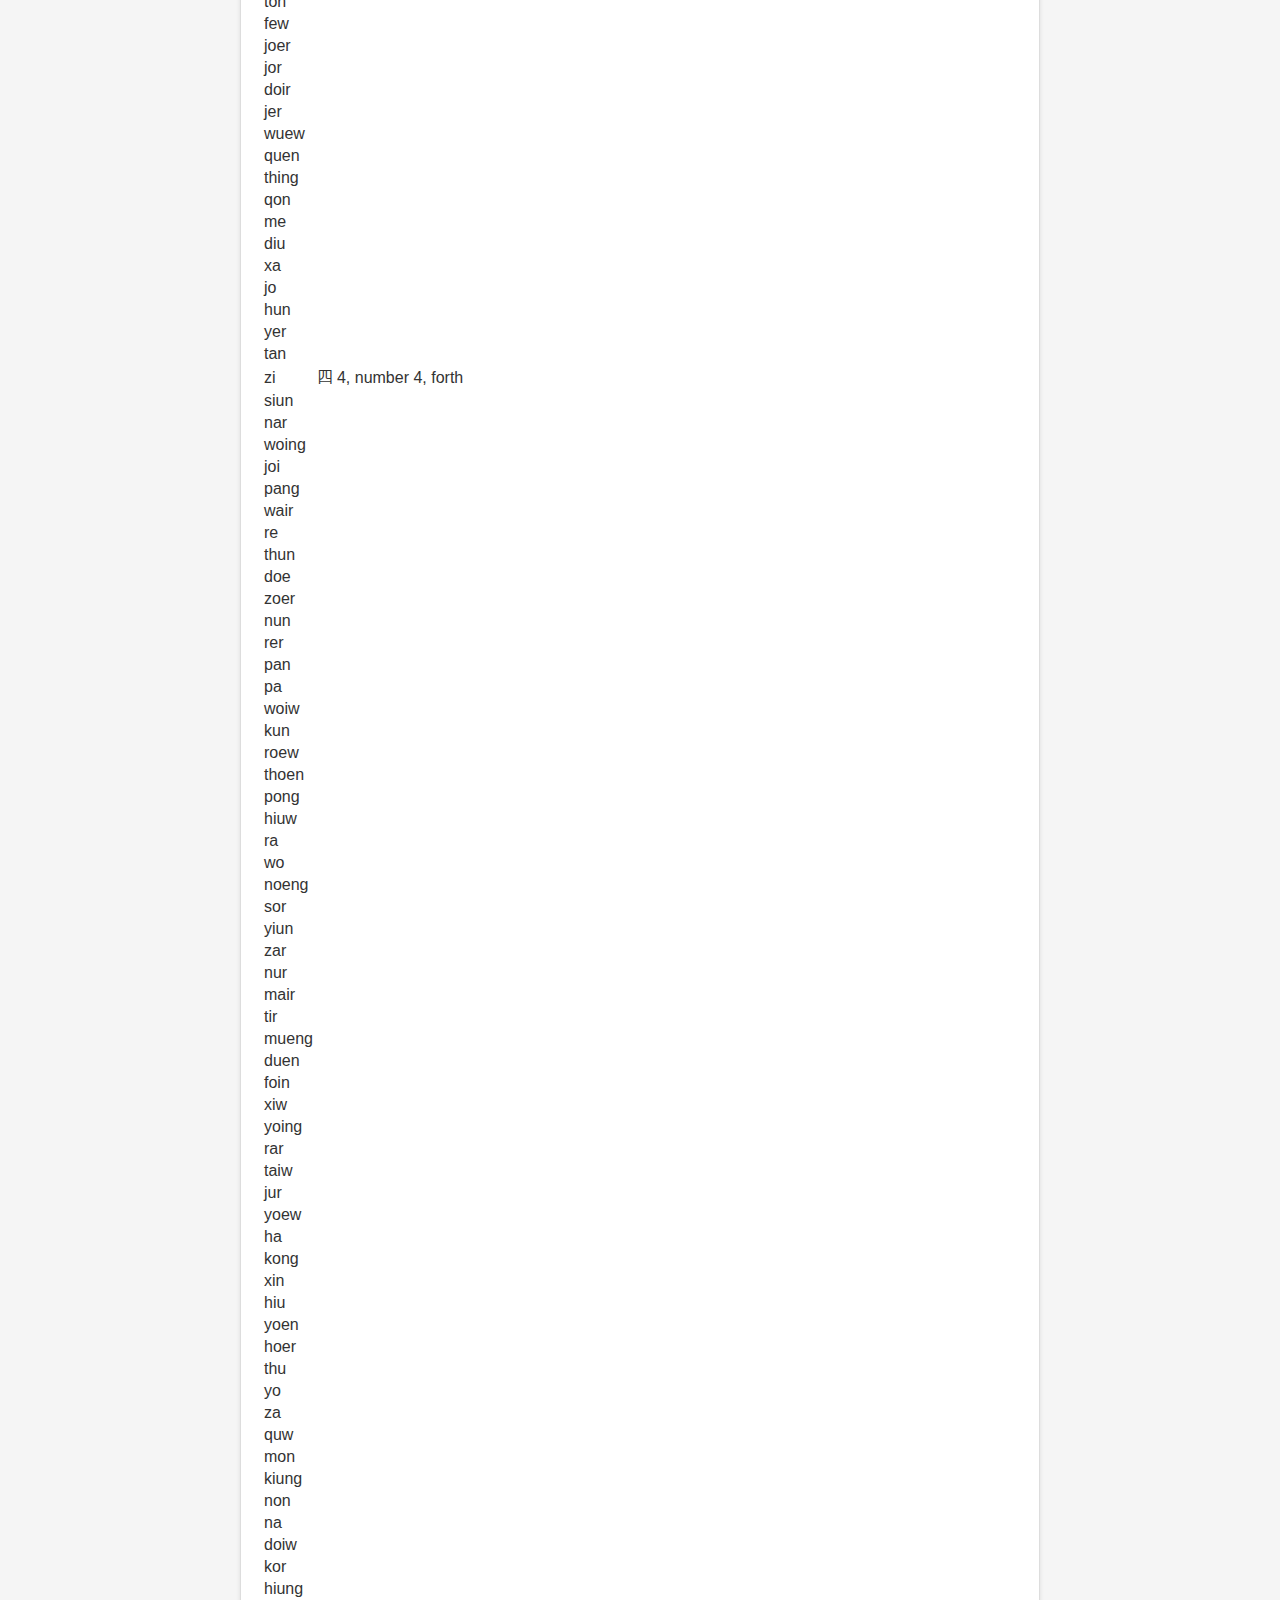
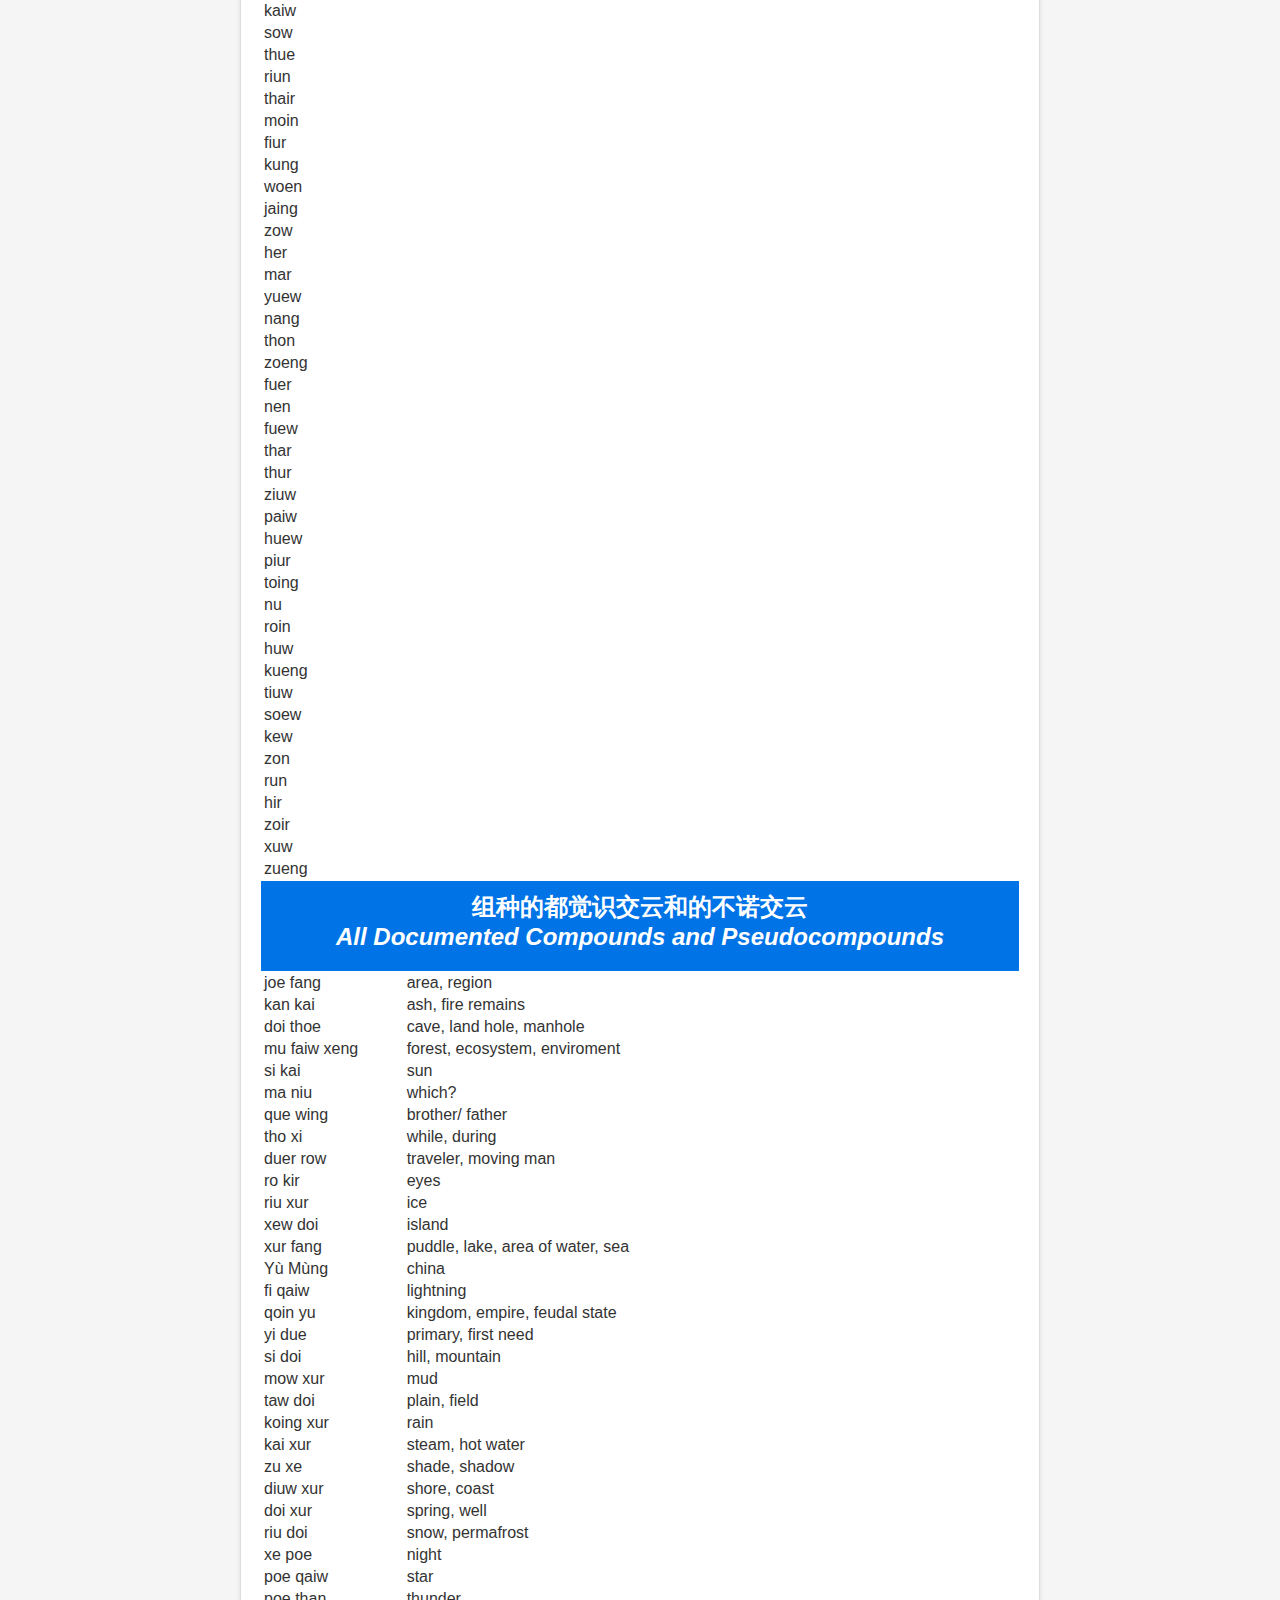
==== commit d063f9e3: "Add files via upload" ====
--- a/wueju.html
+++ b/wueju.html
@@ -25,6 +25,10 @@
   <div class="container">
     <div class="header">
       <h1 style="font-size: 70px;">本云</h1>
+      <h2>不都用盟信识关这云方这普电方</h2>
+      <div style="font-family: Cambria, Cochin, Georgia, Times, 'Times New Roman', serif; font-size: 8px;">
+        <p>MÚ FÁIW YÉN KÁING DÔEW SE PÓIN KÉ JU FÁNG PÚER SÚR FANG</p>
+      </div>
     </div>
     <div class="content" style="font-size: large;">
         <div>
@@ -3724,293 +3728,288 @@
     <td colspan="2">dream (n.)
     </td></tr>
     <tr>
+    <td>xuew wi
+    </td>
+    <td colspan="2">sex, intercouse (n.)
+    </td></tr>
+    <tr>
+    <td>pai soen
+    </td>
+    <td colspan="2">murder, violent death
+    </td></tr>
+    <tr>
+    <td>hoeng row
+    </td>
+    <td colspan="2">healer, doctor, physician
+    </td></tr>
+    <tr>
+    <td>zoi jueng
+    </td>
+    <td colspan="2">sweat (n.)
+    </td></tr>
+    <tr>
+    <td>noin noe
+    </td>
+    <td colspan="2">pregnancy
+    </td></tr>
+    <tr>
+    <td>tung ru
+    </td>
+    <td colspan="2">skull
+    </td></tr>
+    <tr>
+    <td>yu muew
+    </td>
+    <td colspan="2">deportation
+    </td></tr>
+    <tr>
+    <td>mung pain
+    </td>
+    <td colspan="2">summer and august, middle year
+    </td></tr>
+    <tr>
+    <td>riu pain
+    </td>
+    <td colspan="2">winter, cold seasons
+    </td></tr>
+    <tr>
+    <td>kiun koe
+    </td>
+    <td colspan="2">writer, one who writes
+    </td></tr>
+    <tr>
+    <td>wang koe
+    </td>
+    <td colspan="2">experienced author, great writer
+    </td></tr>
+    <tr>
+    <td>joe koe
+    </td>
+    <td>chapter, page, section, essay
+    </td></tr>
+    <tr>
+    <td>di koe
+    </td>
+    <td colspan="2">narrative story, tale, fable
+    </td></tr>
+    <tr>
+    <td>niw koe
+    </td>
+    <td colspan="2">past story, ancient epic.
+    </td></tr>
+    <tr>
+    <td>Xèw Qòin
+    </td>
+    <td colspan="2">ryan, little king
+    </td></tr>
+    <tr>
+    <td>yueng kiun
+    </td>
+    <td colspan="2">fisherperson
+    </td></tr>
+    <tr>
+    <td>ze xur
+    </td>
+    <td colspan="2">tide, moon grav on water
+    </td></tr>
+    <tr>
+    <td>fiu qaiw
+    </td>
+    <td colspan="2">reflection
+    </td></tr>
+    <tr>
+    <td>taw pai
+    </td>
+    <td colspan="2">war
+    </td></tr>
+    <tr>
+    <td>xuo ru
+    </td>
+    <td colspan="2">tooth
+    </td></tr>
+    <tr>
+    <td>pe duer
+    </td>
+    <td colspan="2">intersection (road/place)
+    </td></tr>
+    <tr>
+    <td>fa row
+    </td>
+    <td colspan="2">humanity (poetic)
+    </td></tr>
+    <tr>
+    <td>mu tho
+    </td>
+    <td colspan="2">other, various, different, not same
+    </td></tr>
+    <tr>
+    <td>qoi wing
+    </td>
+    <td>related, evolved, genetics, genetic, daughter (of non humans)
+    </td></tr>
+    <tr>
+    <td>poe qo
+    </td>
+    <td>god, sky power, divine, holy
+    </td></tr>
+    <tr>
+    <td>ju than
+    </td>
+    <td>phonology phonetics, language sounds
+    </td></tr>
+    <tr>
+    <td>ser joe
+    </td>
+    <td>set of, collection, group of (FOR group of X, ser is more generally adjectival)
+    </td></tr>
+    <tr>
+    <td>(...xíng) pain xing
+    </td>
+    <td>decade, [DECADE]s "70s" etc, ten year units. The decade in question is always an adjunct
+    </td></tr>
+    <tr>
+    <td>pe ju
+    </td>
+    <td>compounds, words combined
+    </td></tr>
+    <tr>
+    <td>ju koe
+    </td>
+    <td>script, writing system
+    </td></tr>
+    <tr>
+    <td>xur fang
+    </td>
+    <td>sea, ocean, body of water, pond, lake
+    </td></tr>
+    <tr>
+    <td>qo nuew
+    </td>
+    <td>truth, official, correct
+    </td></tr>
+    <tr>
+    <td>taw koe
+    </td>
+    <td>written publication, book, writing, essay, larger peice of writing
+    </td></tr>
+    <tr>
+    <td>row ju
+    </td>
+    <td>communication, talking, discourse
+    </td></tr>
+    <tr>
+    <td>duer thow
+    </td>
+    <td>vehicle, machine of movement
+    </td></tr>
+    <tr>
+    <td>xue ru
+    </td>
+    <td>building, structure, construct
+    </td></tr>
+    <tr>
+    <td>ru ju
+    </td>
+    <td>sign, signpost, writing for display, display, message (/post)
+    </td></tr>
+    <tr>
+    <td>mo poe
+    </td>
+    <td>cloudy, dirty sku, smoky, hazy, not clear weather
+    </td></tr>
+    <tr>
+    <td>kir mo
+    </td>
+    <td>glass, window, transparent
+    </td></tr>
+    <tr>
+    <td>wu wing
+    </td>
+    <td>connection to, contact with, linked with
+    </td></tr>
+    <tr>
+    <td>muen thoe
+    </td>
+    <td>door, gateway, opening
+    </td></tr>
+    <tr>
+    <td>ser won
+    </td>
+    <td>order, organization of numbers, organization of a number of terms and items, order of things
+    </td></tr>
+    <tr>
+    <td>koing duer
+    </td>
+    <td>fly, flight, air travel, flying
+    </td></tr>
+    <tr>
+    <td>joe won
+    </td>
+    <td>unit of measurement, unit, number (ne must be used for "units of..."
+    </td></tr>
+    <tr>
+    <td>qan nuew
+    </td>
+    <td>okay, allright alright, now, well
+    </td></tr>
+    <tr>
+    <td>hai riw
+    </td>
+    <td>cleaning, clean, fresh, sanitary
+    </td></tr>
+    <tr>
+    <td>naiw piu
+    </td>
+    <td>plate (for eating), dish
+    </td></tr>
+    <tr>
+    <td>se row
+    </td>
+    <td>teacher, teach, give knowledge, professor
+    </td></tr>
+    <tr>
+    <td>waing jueng
+    </td>
+    <td>back (body)
+    </td></tr>
+    <tr>
+    <td>xaiw kir
+    </td>
+    <td>exposed, visible, bask
+    </td></tr>
+    <tr>
+    <td>ke fang
+    </td>
+    <td>here, this place, present place and area
+    </td></tr>
+    <tr>
+    <td>niw qan
+    </td>
+    <td>had, didn't, PAST particle ("I didn't know")
+    </td></tr>
+    <tr>
+    <td>row thiun
+    </td>
+    <td>face (of the body)
+    </td></tr>
+    <tr>
+    <td>he ma
+    </td>
+    <td>INTEROGATIVE,&#160;?, not for questions ("a house?")
+    </td></tr>
+    <tr>
+    <td>niu xi
+    </td>
+    <td>sometimes, occasionally, ocasionally
+    </td></tr>
+    <tr>
+    <td>piu poer
+    </td>
+    <td>fix, reverse damage, repair
+    </td></tr>
+    <tr>
     <td>taing jueng
     </td>
-    <td colspan="2">genitals
-    </td></tr>
-    <tr>
-    <td>xuew wi
-    </td>
-    <td colspan="2">sex, intercouse (n.)
-    </td></tr>
-    <tr>
-    <td>pai soen
-    </td>
-    <td colspan="2">murder, violent death
-    </td></tr>
-    <tr>
-    <td>hoeng row
-    </td>
-    <td colspan="2">healer, doctor, physician
-    </td></tr>
-    <tr>
-    <td>zoi jueng
-    </td>
-    <td colspan="2">sweat (n.)
-    </td></tr>
-    <tr>
-    <td>noin noe
-    </td>
-    <td colspan="2">pregnancy
-    </td></tr>
-    <tr>
-    <td>tung ru
-    </td>
-    <td colspan="2">skull
-    </td></tr>
-    <tr>
-    <td>yu muew
-    </td>
-    <td colspan="2">deportation
-    </td></tr>
-    <tr>
-    <td>mung pain
-    </td>
-    <td colspan="2">summer and august, middle year
-    </td></tr>
-    <tr>
-    <td>riu pain
-    </td>
-    <td colspan="2">winter, cold seasons
-    </td></tr>
-    <tr>
-    <td>kiun koe
-    </td>
-    <td colspan="2">writer, one who writes
-    </td></tr>
-    <tr>
-    <td>wang koe
-    </td>
-    <td colspan="2">experienced author, great writer
-    </td></tr>
-    <tr>
-    <td>joe koe
-    </td>
-    <td>chapter, page, section, essay
-    </td></tr>
-    <tr>
-    <td>di koe
-    </td>
-    <td colspan="2">narrative story, tale, fable
-    </td></tr>
-    <tr>
-    <td>niw koe
-    </td>
-    <td colspan="2">past story, ancient epic.
-    </td></tr>
-    <tr>
-    <td>Xèw Qòin
-    </td>
-    <td colspan="2">ryan, little king
-    </td></tr>
-    <tr>
-    <td>yueng kiun
-    </td>
-    <td colspan="2">fisherperson
-    </td></tr>
-    <tr>
-    <td>ze xur
-    </td>
-    <td colspan="2">tide, moon grav on water
-    </td></tr>
-    <tr>
-    <td>fiu qaiw
-    </td>
-    <td colspan="2">reflection
-    </td></tr>
-    <tr>
-    <td>taw pai
-    </td>
-    <td colspan="2">war
-    </td></tr>
-    <tr>
-    <td>xuo ru
-    </td>
-    <td colspan="2">tooth
-    </td></tr>
-    <tr>
-    <td>pe duer
-    </td>
-    <td colspan="2">intersection (road/place)
-    </td></tr>
-    <tr>
-    <td>fa row
-    </td>
-    <td colspan="2">humanity (poetic)
-    </td></tr>
-    <tr>
-    <td>mu tho
-    </td>
-    <td colspan="2">other, various, different, not same
-    </td></tr>
-    <tr>
-    <td>qoi wing
-    </td>
-    <td>related, evolved, genetics, genetic, daughter (of non humans)
-    </td></tr>
-    <tr>
-    <td>poe qo
-    </td>
-    <td>god, sky power, divine, holy
-    </td></tr>
-    <tr>
-    <td>ju than
-    </td>
-    <td>phonology phonetics, language sounds
-    </td></tr>
-    <tr>
-    <td>ser joe
-    </td>
-    <td>set of, collection, group of (FOR group of X, ser is more generally adjectival)
-    </td></tr>
-    <tr>
-    <td>(...xíng) pain xing
-    </td>
-    <td>decade, [DECADE]s "70s" etc, ten year units. The decade in question is always an adjunct
-    </td></tr>
-    <tr>
-    <td>pe ju
-    </td>
-    <td>compounds, words combined
-    </td></tr>
-    <tr>
-    <td>ju koe
-    </td>
-    <td>script, writing system
-    </td></tr>
-    <tr>
-    <td>xur fang
-    </td>
-    <td>sea, ocean, body of water, pond, lake
-    </td></tr>
-    <tr>
-    <td>qo nuew
-    </td>
-    <td>truth, official, correct
-    </td></tr>
-    <tr>
-    <td>taw koe
-    </td>
-    <td>written publication, book, writing, essay, larger peice of writing
-    </td></tr>
-    <tr>
-    <td>row ju
-    </td>
-    <td>communication, talking, discourse
-    </td></tr>
-    <tr>
-    <td>duer thow
-    </td>
-    <td>vehicle, machine of movement
-    </td></tr>
-    <tr>
-    <td>xue ru
-    </td>
-    <td>building, structure, construct
-    </td></tr>
-    <tr>
-    <td>ru ju
-    </td>
-    <td>sign, signpost, writing for display, display, message (/post)
-    </td></tr>
-    <tr>
-    <td>mo poe
-    </td>
-    <td>cloudy, dirty sku, smoky, hazy, not clear weather
-    </td></tr>
-    <tr>
-    <td>kir mo
-    </td>
-    <td>glass, window, transparent
-    </td></tr>
-    <tr>
-    <td>wu wing
-    </td>
-    <td>connection to, contact with, linked with
-    </td></tr>
-    <tr>
-    <td>muen thoe
-    </td>
-    <td>door, gateway, opening
-    </td></tr>
-    <tr>
-    <td>ser won
-    </td>
-    <td>order, organization of numbers, organization of a number of terms and items, order of things
-    </td></tr>
-    <tr>
-    <td>koing duer
-    </td>
-    <td>fly, flight, air travel, flying
-    </td></tr>
-    <tr>
-    <td>joe won
-    </td>
-    <td>unit of measurement, unit, number (ne must be used for "units of..."
-    </td></tr>
-    <tr>
-    <td>qan nuew
-    </td>
-    <td>okay, allright alright, now, well
-    </td></tr>
-    <tr>
-    <td>hai riw
-    </td>
-    <td>cleaning, clean, fresh, sanitary
-    </td></tr>
-    <tr>
-    <td>naiw piu
-    </td>
-    <td>plate (for eating), dish
-    </td></tr>
-    <tr>
-    <td>se row
-    </td>
-    <td>teacher, teach, give knowledge, professor
-    </td></tr>
-    <tr>
-    <td>waing jueng
-    </td>
-    <td>back (body)
-    </td></tr>
-    <tr>
-    <td>xaiw kir
-    </td>
-    <td>exposed, visible, bask
-    </td></tr>
-    <tr>
-    <td>ke fang
-    </td>
-    <td>here, this place, present place and area
-    </td></tr>
-    <tr>
-    <td>niw qan
-    </td>
-    <td>had, didn't, PAST particle ("I didn't know")
-    </td></tr>
-    <tr>
-    <td>row thiun
-    </td>
-    <td>face (of the body)
-    </td></tr>
-    <tr>
-    <td>he ma
-    </td>
-    <td>INTEROGATIVE,&#160;?, not for questions ("a house?")
-    </td></tr>
-    <tr>
-    <td>niu xi
-    </td>
-    <td>sometimes, occasionally, ocasionally
-    </td></tr>
-    <tr>
-    <td>piu poer
-    </td>
-    <td>fix, reverse damage, repair
-    </td></tr>
-    <tr>
-    <td>taing jueng
-    </td>
     <td>leg, lower body, abdomen, foot, feet
     </td></tr>
     <tr>
@@ -4282,6 +4281,13 @@
         </td>
         <td>genitive, possesion relationship
         </td>
+    <tr>
+    <td>
+        xuew xoiw
+    </td>
+    <td>
+        genitalia, sex organs
+    </td>
 <!--
     <tr>
     <td>wu se
@@ -4401,6 +4407,12 @@
         </p>
         </td>
         <td>options (digital)
+        <tr>
+            <td>普电方
+                <p>púer súr fang
+                </p>
+                </td>
+                <td>website, digital location
         </td></tr></tbody></table>
 
 <!-- 
